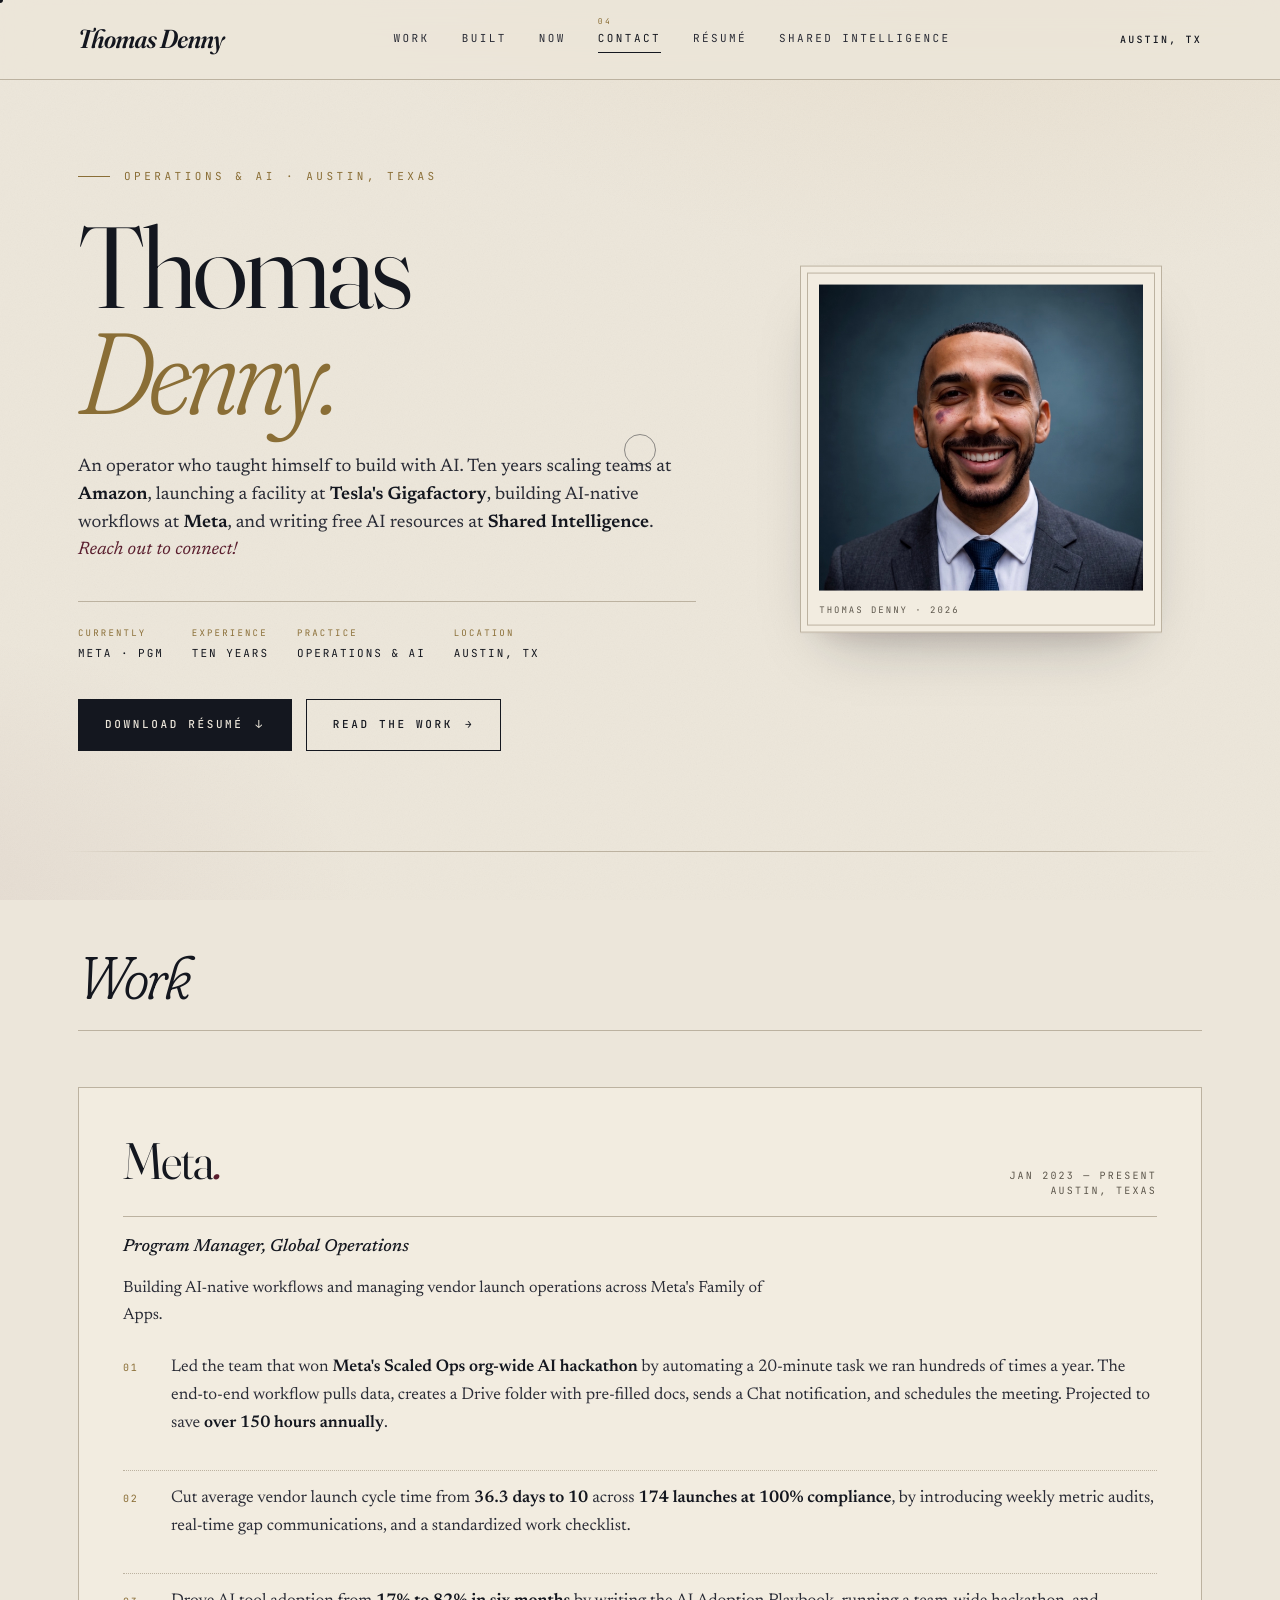
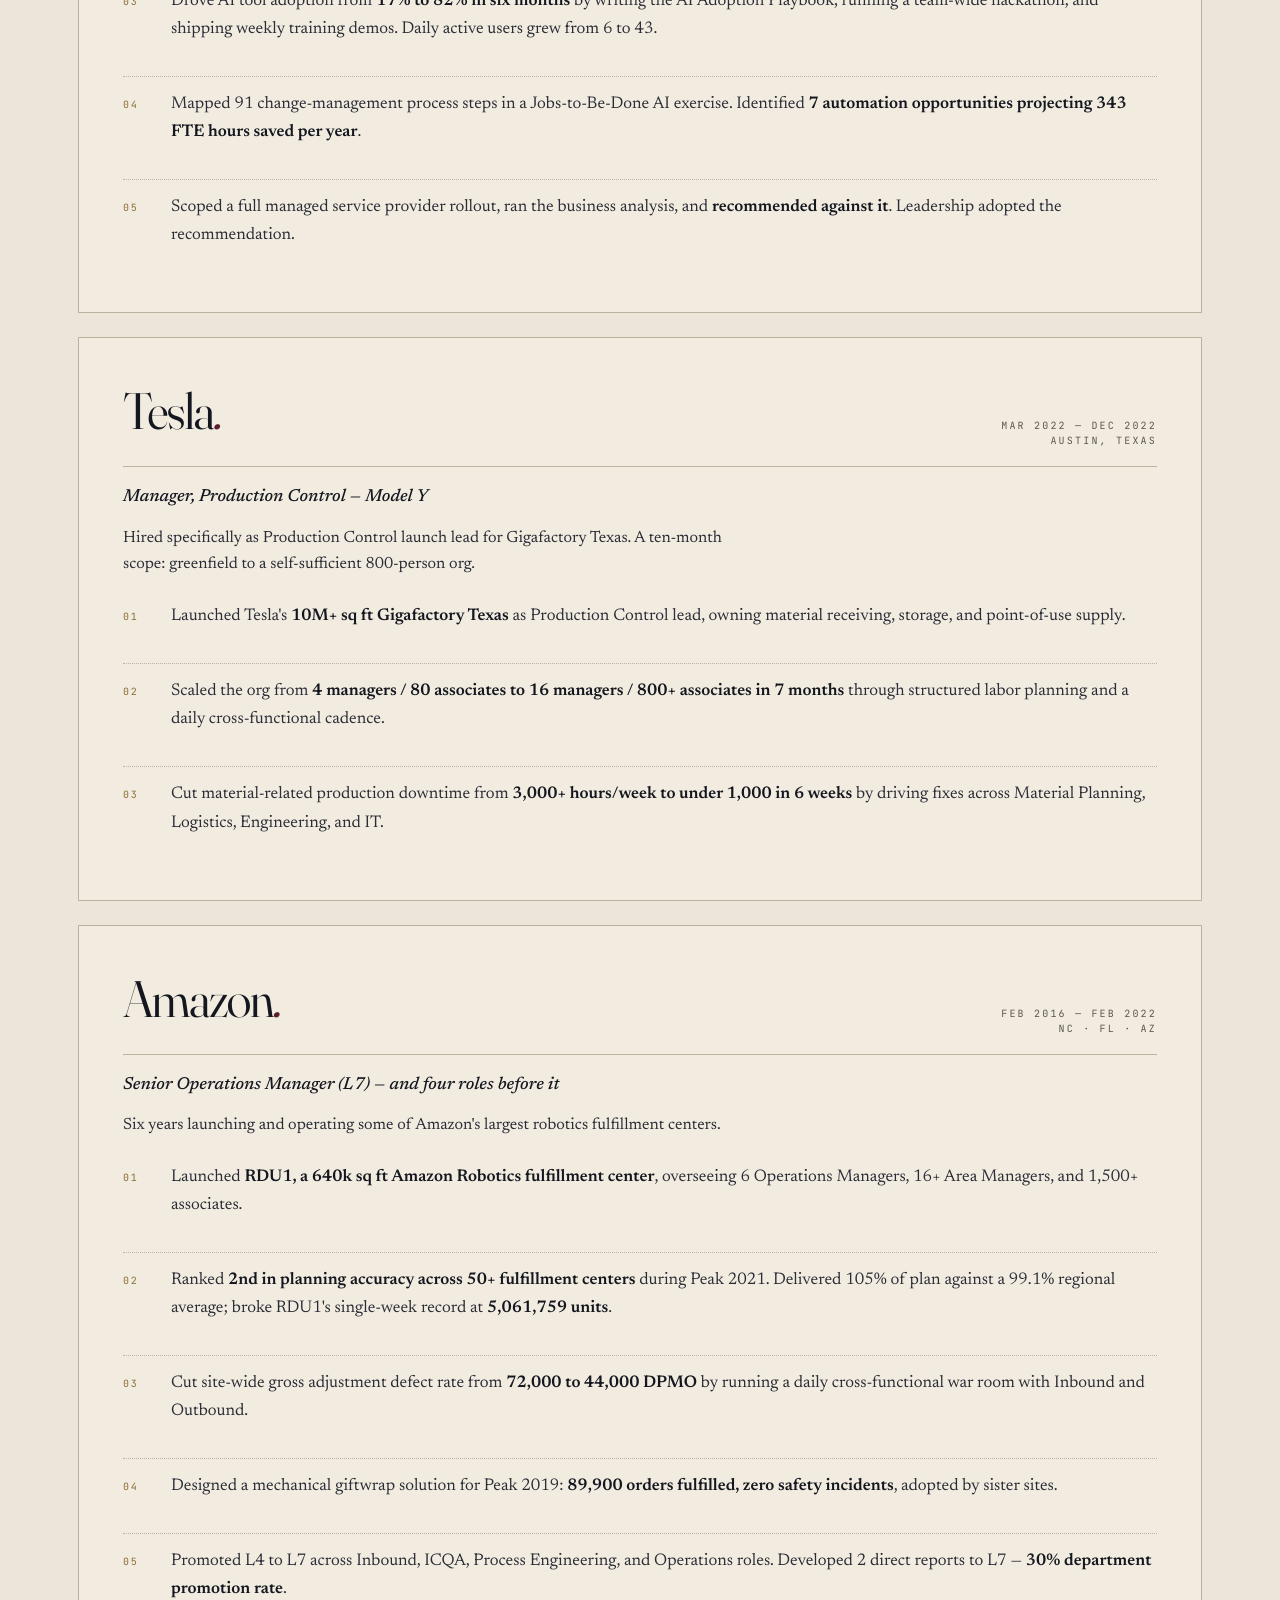
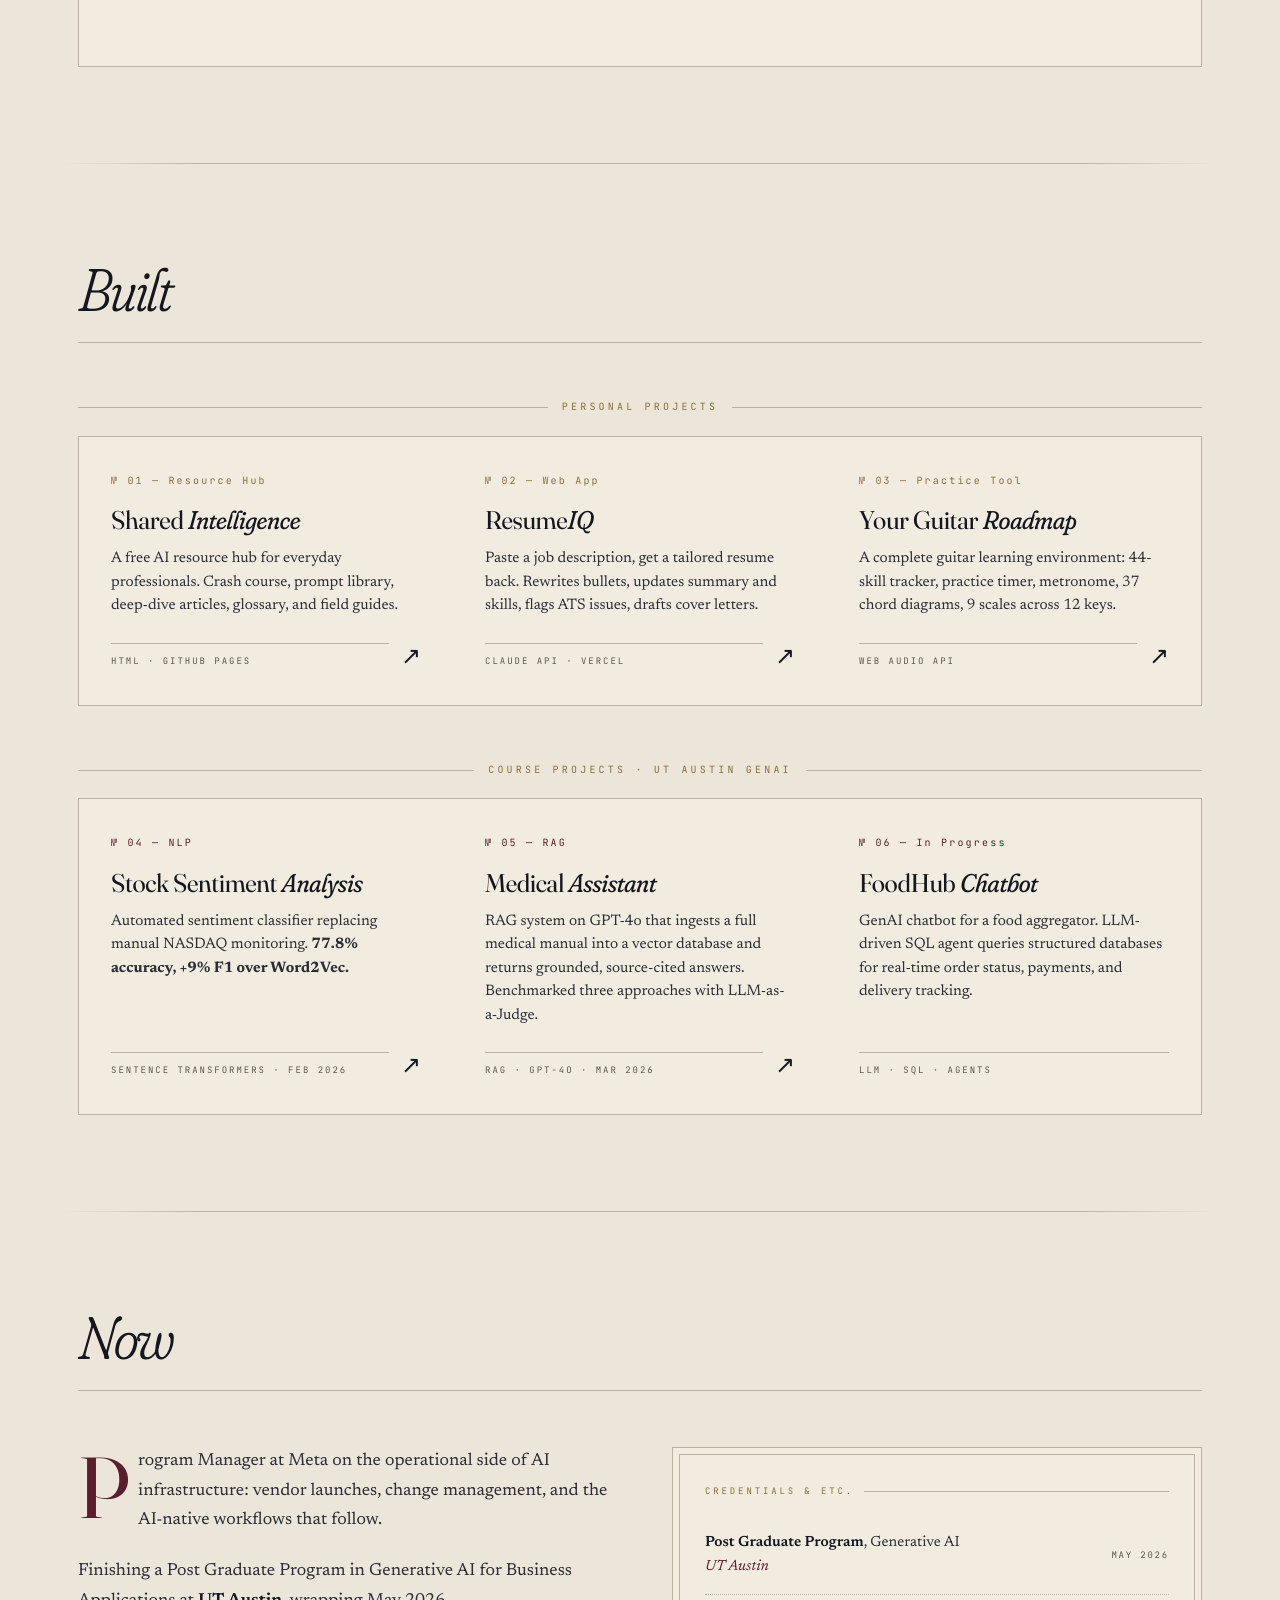
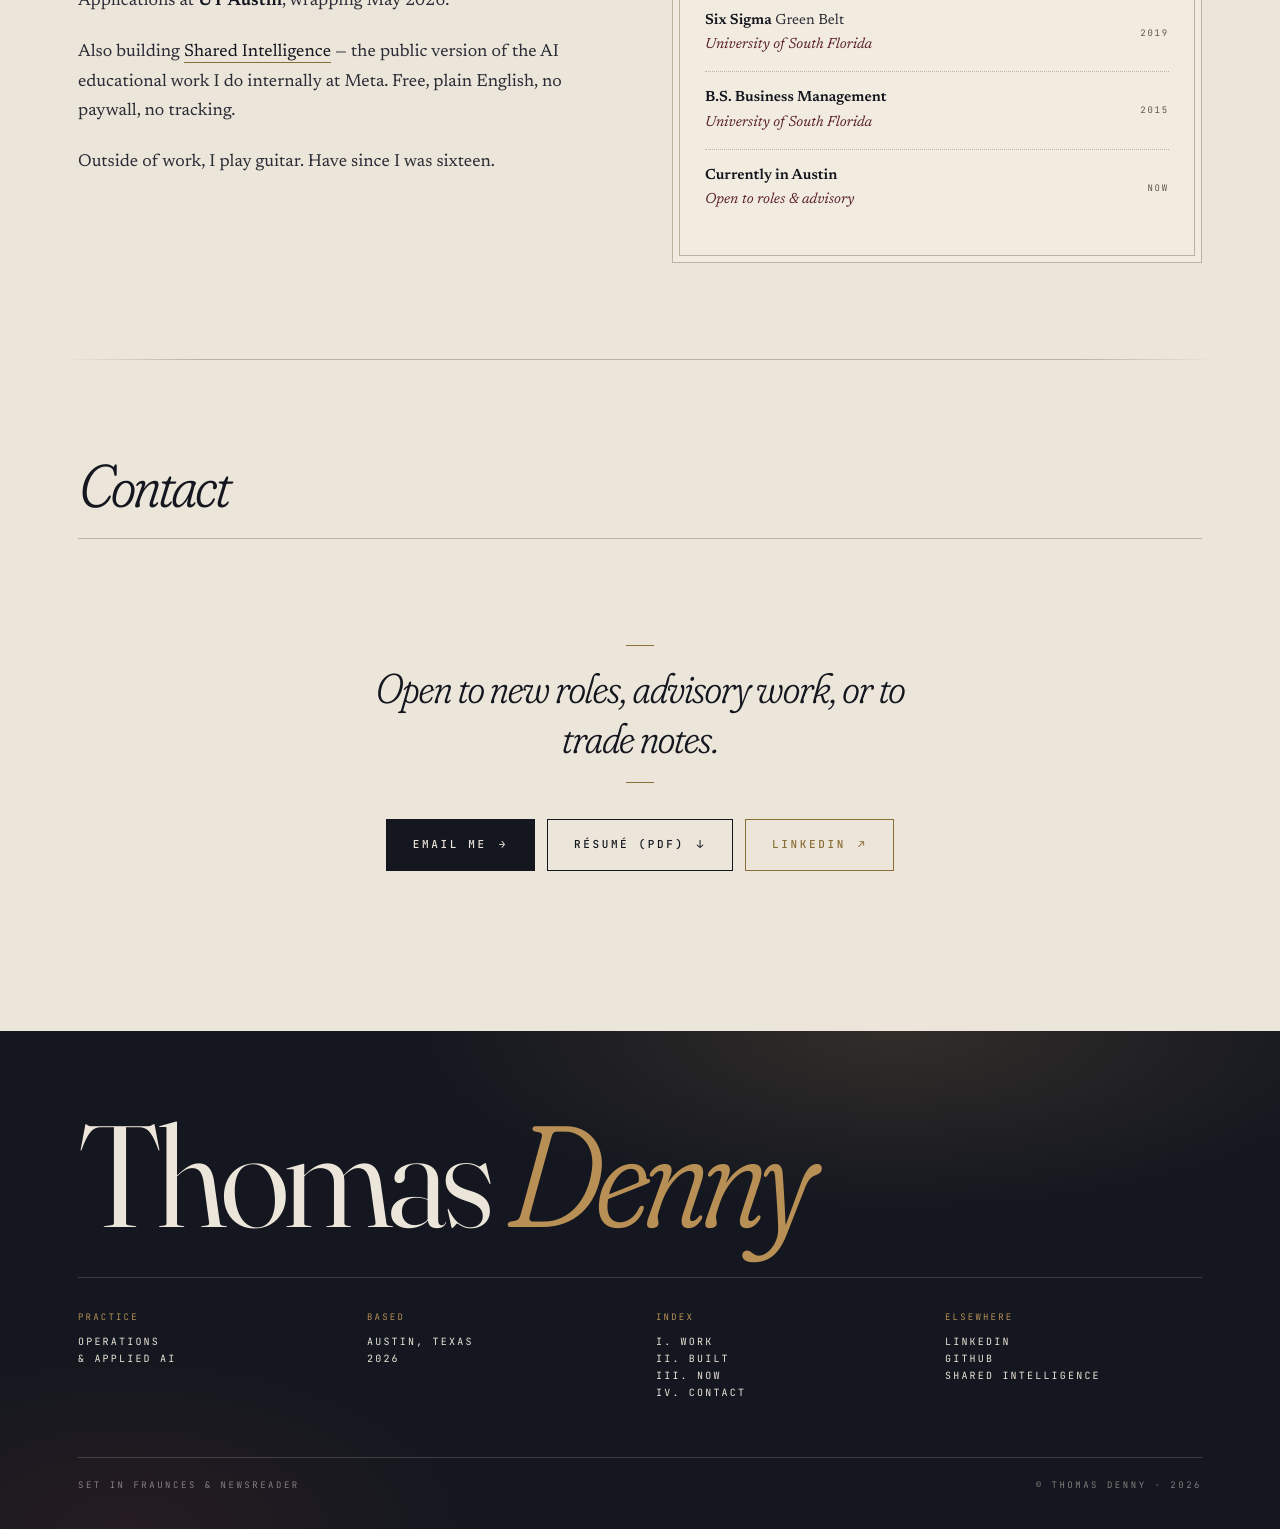
==== index.html @ 06ac25b2 "Rename contact button to Email Me Co-Authored-By: Claude Opus 4.7 (1M context) <noreply@anthropic.co" ====
<!DOCTYPE html>
<html lang="en">
<head>
  <meta charset="UTF-8" />
  <meta name="viewport" content="width=device-width, initial-scale=1.0" />
  <link rel="icon" type="image/svg+xml" href="/favicon.svg" />
  <link rel="icon" type="image/png" sizes="32x32" href="/favicon-32.png" />
  <link rel="icon" type="image/png" sizes="512x512" href="/favicon-512.png" />
  <link rel="apple-touch-icon" href="/apple-touch-icon.png" />
  <title>Thomas Denny — Operations & AI</title>
  <meta name="description" content="Program Manager at Meta. Ten years building and scaling operations at Amazon, Tesla, and Meta. Currently working on AI infrastructure operations and adoption." />
  <meta name="author" content="Thomas Denny" />

  <!-- Open Graph -->
  <meta property="og:type" content="website" />
  <meta property="og:url" content="https://thomasdenny.co/" />
  <meta property="og:title" content="Thomas Denny — Operations & AI" />
  <meta property="og:description" content="An operator who taught himself to build with AI. Ten years scaling teams at Amazon, Tesla, and Meta. Now building AI-native workflows at Meta." />
  <meta property="og:image" content="https://thomasdenny.co/og-image.jpg" />
  <meta property="og:image:width" content="1200" />
  <meta property="og:image:height" content="630" />
  <meta property="og:site_name" content="Thomas Denny" />

  <meta name="twitter:card" content="summary_large_image" />
  <meta name="twitter:title" content="Thomas Denny — Operations & AI" />
  <meta name="twitter:description" content="An operator who taught himself to build with AI. Ten years across Amazon, Tesla, and Meta." />
  <meta name="twitter:image" content="https://thomasdenny.co/og-image.jpg" />

  <script type="application/ld+json">
  {
    "@context": "https://schema.org",
    "@type": "Person",
    "name": "Thomas Denny",
    "jobTitle": "Program Manager, Global Operations",
    "worksFor": { "@type": "Organization", "name": "Meta" },
    "url": "https://thomasdenny.co",
    "image": "https://thomasdenny.co/headshot.jpg",
    "address": { "@type": "PostalAddress", "addressLocality": "Austin", "addressRegion": "TX", "addressCountry": "US" },
    "alumniOf": [
      { "@type": "CollegeOrUniversity", "name": "University of Texas at Austin", "department": "Post Graduate Program, Generative AI for Business Applications" },
      { "@type": "CollegeOrUniversity", "name": "University of South Florida" }
    ],
    "knowsAbout": ["Operations Management", "AI Adoption", "Program Management", "Generative AI", "Vendor Management", "Process Improvement", "Change Management", "Lean Manufacturing"],
    "sameAs": ["https://linkedin.com/in/thomasdenny1/", "https://github.com/thodenny", "https://sharedintelligence.co"],
    "description": "Program Manager at Meta. Ten years scaling teams at Amazon, Tesla, and Meta. Building AI-native workflows."
  }
  </script>

  <link rel="preconnect" href="https://fonts.googleapis.com" />
  <link rel="preconnect" href="https://fonts.gstatic.com" crossorigin />
  <link href="https://fonts.googleapis.com/css2?family=Fraunces:ital,opsz,wght,SOFT,WONK@0,9..144,300..900,0..100,0..1;1,9..144,300..900,0..100,0..1&family=Newsreader:ital,opsz,wght@0,6..72,400..700;1,6..72,400..700&family=JetBrains+Mono:wght@400;500&display=swap" rel="stylesheet" />
  <link rel="stylesheet" href="/styles.css?v=mobilenav3" />
</head>
<body>

  <!-- Custom cursor -->
  <div class="cursor-ring" aria-hidden="true"></div>
  <div class="cursor-dot" aria-hidden="true"></div>

  <!-- Scroll progress -->
  <div class="scroll-progress" id="scrollProgress" aria-hidden="true"></div>

  <!-- Masthead / Nav -->
  <header class="masthead">
    <div class="masthead-inner">
      <a href="/" class="brand" aria-label="Thomas Denny — home">
        <span class="brand-monogram">Thomas Denny</span>
      </a>
      <nav class="nav-links" aria-label="Primary">
        <a href="#work"    class="nav-link" data-num="01">Work</a>
        <a href="#built"   class="nav-link" data-num="02">Built</a>
        <a href="#now"     class="nav-link" data-num="03">Now</a>
        <a href="#contact" class="nav-link" data-num="04">Contact</a>
        <a href="/Thomas_Denny_Resume.pdf" class="nav-link" data-num="05" download>Résumé</a>
        <a href="https://sharedintelligence.co" class="nav-link" data-num="06" target="_blank" rel="noopener">Shared Intelligence</a>
      </nav>
      <div class="nav-meta">
        <span><strong>Austin, TX</strong></span>
      </div>
      <button class="nav-toggle" id="navToggle" type="button"
              aria-label="Open menu" aria-expanded="false" aria-controls="navOverlay">
        <span class="nav-toggle-bar"></span>
        <span class="nav-toggle-bar"></span>
      </button>
    </div>
  </header>

  <!-- Mobile nav overlay -->
  <div class="nav-overlay" id="navOverlay" role="dialog" aria-modal="true" aria-label="Site menu" hidden>
    <nav class="nav-overlay-links" aria-label="Primary mobile">
      <a href="#work"    class="nav-overlay-link" data-num="01"><span class="nav-overlay-num">01</span><span class="nav-overlay-label">Work</span></a>
      <a href="#built"   class="nav-overlay-link" data-num="02"><span class="nav-overlay-num">02</span><span class="nav-overlay-label">Built</span></a>
      <a href="#now"     class="nav-overlay-link" data-num="03"><span class="nav-overlay-num">03</span><span class="nav-overlay-label">Now</span></a>
      <a href="#contact" class="nav-overlay-link" data-num="04"><span class="nav-overlay-num">04</span><span class="nav-overlay-label">Contact</span></a>
      <a href="/Thomas_Denny_Resume.pdf" class="nav-overlay-link" data-num="05" download><span class="nav-overlay-num">05</span><span class="nav-overlay-label">Résumé</span></a>
      <a href="https://sharedintelligence.co" class="nav-overlay-link" data-num="06" target="_blank" rel="noopener"><span class="nav-overlay-num">06</span><span class="nav-overlay-label">Shared Intelligence</span></a>
    </nav>
    <div class="nav-overlay-meta">
      <span><strong>Austin, TX</strong></span>
    </div>
  </div>

  <!-- HERO -->
  <section id="top" class="hero">
    <div class="hero-grid">
      <div>
        <div class="hero-eyebrow">Operations &amp; AI · Austin, Texas</div>

        <h1 class="headline">
          Thomas<br />
          <span class="ital">Denny.</span>
        </h1>

        <p class="hero-deck">
          An operator who taught himself to build with AI. Ten years scaling teams at <strong>Amazon</strong>, launching a facility at <strong>Tesla's Gigafactory</strong>, building AI-native workflows at <strong>Meta</strong>, and writing free AI resources at <strong>Shared Intelligence</strong>. <em>Reach out to connect!</em>
        </p>

        <dl class="hero-meta">
          <div><dt>Currently</dt><dd>Meta · PgM</dd></div>
          <div><dt>Experience</dt><dd>Ten Years</dd></div>
          <div><dt>Practice</dt><dd>Operations &amp; AI</dd></div>
          <div><dt>Location</dt><dd>Austin, TX</dd></div>
        </dl>

        <div class="hero-actions">
          <a href="/Thomas_Denny_Resume.pdf" class="btn btn--filled" download>
            <span>Download Résumé</span><span class="caret">↓</span>
          </a>
          <a href="#work" class="btn">
            <span>Read the Work</span><span class="caret">→</span>
          </a>
        </div>
      </div>

      <div>
        <figure class="plate">
          <img src="/headshot.jpg" alt="Thomas Denny" />
          <figcaption class="plate-caption">
            <span>Thomas Denny · 2026</span>
          </figcaption>
        </figure>
      </div>
    </div>
  </section>

  <hr class="rule-x" />

  <!-- WORK -->
  <section id="work" class="section">
    <header class="section-head">
      <h2 class="section-title"><em>Work</em></h2>
    </header>

    <div class="work-stack">

      <!-- Meta -->
      <article class="work reveal" data-stagger="1">
        <header class="work-head">
          <h3 class="work-name">Meta<em>.</em></h3>
          <div class="work-period">Jan 2023 — Present<br />Austin, Texas</div>
        </header>
        <p class="work-role">Program Manager, Global Operations</p>
        <p class="work-summary">Building AI-native workflows and managing vendor launch operations across Meta's Family of Apps.</p>
        <ul class="bullets">
          <li><span class="num">01</span><span>Led the team that won <strong>Meta's Scaled Ops org-wide AI hackathon</strong> by automating a 20-minute task we ran hundreds of times a year. The end-to-end workflow pulls data, creates a Drive folder with pre-filled docs, sends a Chat notification, and schedules the meeting. Projected to save <strong>over 150 hours annually</strong>.</span></li>
          <li><span class="num">02</span><span>Cut average vendor launch cycle time from <strong>36.3 days to 10</strong> across <strong>174 launches at 100% compliance</strong>, by introducing weekly metric audits, real-time gap communications, and a standardized work checklist.</span></li>
          <li><span class="num">03</span><span>Drove AI tool adoption from <strong>17% to 82% in six months</strong> by writing the AI Adoption Playbook, running a team-wide hackathon, and shipping weekly training demos. Daily active users grew from 6 to 43.</span></li>
          <li><span class="num">04</span><span>Mapped 91 change-management process steps in a Jobs-to-Be-Done AI exercise. Identified <strong>7 automation opportunities projecting 343 FTE hours saved per year</strong>.</span></li>
          <li><span class="num">05</span><span>Scoped a full managed service provider rollout, ran the business analysis, and <strong>recommended against it</strong>. Leadership adopted the recommendation.</span></li>
        </ul>
      </article>

      <!-- Tesla -->
      <article class="work reveal" data-stagger="2">
        <header class="work-head">
          <h3 class="work-name">Tesla<em>.</em></h3>
          <div class="work-period">Mar 2022 — Dec 2022<br />Austin, Texas</div>
        </header>
        <p class="work-role">Manager, Production Control — Model Y</p>
        <p class="work-summary">Hired specifically as Production Control launch lead for Gigafactory Texas. A ten-month scope: greenfield to a self-sufficient 800-person org.</p>
        <ul class="bullets">
          <li><span class="num">01</span><span>Launched Tesla's <strong>10M+ sq ft Gigafactory Texas</strong> as Production Control lead, owning material receiving, storage, and point-of-use supply.</span></li>
          <li><span class="num">02</span><span>Scaled the org from <strong>4 managers / 80 associates to 16 managers / 800+ associates in 7 months</strong> through structured labor planning and a daily cross-functional cadence.</span></li>
          <li><span class="num">03</span><span>Cut material-related production downtime from <strong>3,000+ hours/week to under 1,000 in 6 weeks</strong> by driving fixes across Material Planning, Logistics, Engineering, and IT.</span></li>
        </ul>
      </article>

      <!-- Amazon -->
      <article class="work reveal" data-stagger="3">
        <header class="work-head">
          <h3 class="work-name">Amazon<em>.</em></h3>
          <div class="work-period">Feb 2016 — Feb 2022<br />NC · FL · AZ</div>
        </header>
        <p class="work-role">Senior Operations Manager (L7) — and four roles before it</p>
        <p class="work-summary">Six years launching and operating some of Amazon's largest robotics fulfillment centers.</p>
        <ul class="bullets">
          <li><span class="num">01</span><span>Launched <strong>RDU1, a 640k sq ft Amazon Robotics fulfillment center</strong>, overseeing 6 Operations Managers, 16+ Area Managers, and 1,500+ associates.</span></li>
          <li><span class="num">02</span><span>Ranked <strong>2nd in planning accuracy across 50+ fulfillment centers</strong> during Peak 2021. Delivered 105% of plan against a 99.1% regional average; broke RDU1's single-week record at <strong>5,061,759 units</strong>.</span></li>
          <li><span class="num">03</span><span>Cut site-wide gross adjustment defect rate from <strong>72,000 to 44,000 DPMO</strong> by running a daily cross-functional war room with Inbound and Outbound.</span></li>
          <li><span class="num">04</span><span>Designed a mechanical giftwrap solution for Peak 2019: <strong>89,900 orders fulfilled, zero safety incidents</strong>, adopted by sister sites.</span></li>
          <li><span class="num">05</span><span>Promoted L4 to L7 across Inbound, ICQA, Process Engineering, and Operations roles. Developed 2 direct reports to L7 — <strong>30% department promotion rate</strong>.</span></li>
        </ul>
      </article>

    </div>
  </section>

  <hr class="rule-x" />

  <!-- BUILT -->
  <section id="built" class="section">
    <header class="section-head">
      <h2 class="section-title"><em>Built</em></h2>
    </header>

    <p class="collection-label">Personal Projects</p>
    <div class="cards">
      <a href="https://sharedintelligence.co" target="_blank" rel="noopener" class="card reveal" data-stagger="1">
        <div class="card-num">№ 01 — Resource Hub</div>
        <h3 class="card-name">Shared <em>Intelligence</em></h3>
        <p class="card-desc">A free AI resource hub for everyday professionals. Crash course, prompt library, deep-dive articles, glossary, and field guides.</p>
        <div class="card-foot">
          <span class="card-tag">HTML · GitHub Pages</span>
          <span class="card-arrow">↗</span>
        </div>
      </a>

      <a href="https://resumeiq-gamma.vercel.app" target="_blank" rel="noopener" class="card reveal" data-stagger="2">
        <div class="card-num">№ 02 — Web App</div>
        <h3 class="card-name">Resume<em>IQ</em></h3>
        <p class="card-desc">Paste a job description, get a tailored resume back. Rewrites bullets, updates summary and skills, flags ATS issues, drafts cover letters.</p>
        <div class="card-foot">
          <span class="card-tag">Claude API · Vercel</span>
          <span class="card-arrow">↗</span>
        </div>
      </a>

      <a href="https://thodenny.github.io/personal-website/guitar-roadmap.html" target="_blank" rel="noopener" class="card reveal" data-stagger="3">
        <div class="card-num">№ 03 — Practice Tool</div>
        <h3 class="card-name">Your Guitar <em>Roadmap</em></h3>
        <p class="card-desc">A complete guitar learning environment: 44-skill tracker, practice timer, metronome, 37 chord diagrams, 9 scales across 12 keys.</p>
        <div class="card-foot">
          <span class="card-tag">Web Audio API</span>
          <span class="card-arrow">↗</span>
        </div>
      </a>
    </div>

    <p class="collection-label">Course Projects · UT Austin GenAI</p>
    <div class="cards">
      <a href="https://thodenny.github.io/personal-website/Thomas_Denny_Project_1.pdf" target="_blank" rel="noopener" class="card is-accent reveal" data-stagger="1">
        <div class="card-num">№ 04 — NLP</div>
        <h3 class="card-name">Stock Sentiment <em>Analysis</em></h3>
        <p class="card-desc">Automated sentiment classifier replacing manual NASDAQ monitoring. <strong>77.8% accuracy, +9% F1 over Word2Vec.</strong></p>
        <div class="card-foot">
          <span class="card-tag">Sentence Transformers · Feb 2026</span>
          <span class="card-arrow">↗</span>
        </div>
      </a>

      <a href="https://thodenny.github.io/personal-website/Thomas_Denny_Project_2_Medical_Assistant.pdf" target="_blank" rel="noopener" class="card is-accent reveal" data-stagger="2">
        <div class="card-num">№ 05 — RAG</div>
        <h3 class="card-name">Medical <em>Assistant</em></h3>
        <p class="card-desc">RAG system on GPT-4o that ingests a full medical manual into a vector database and returns grounded, source-cited answers. Benchmarked three approaches with LLM-as-a-Judge.</p>
        <div class="card-foot">
          <span class="card-tag">RAG · GPT-4o · Mar 2026</span>
          <span class="card-arrow">↗</span>
        </div>
      </a>

      <div class="card is-accent is-static reveal" data-stagger="3">
        <div class="card-num">№ 06 — In Progress</div>
        <h3 class="card-name">FoodHub <em>Chatbot</em></h3>
        <p class="card-desc">GenAI chatbot for a food aggregator. LLM-driven SQL agent queries structured databases for real-time order status, payments, and delivery tracking.</p>
        <div class="card-foot">
          <span class="card-tag">LLM · SQL · Agents</span>
        </div>
      </div>
    </div>
  </section>

  <hr class="rule-x" />

  <!-- NOW -->
  <section id="now" class="section">
    <header class="section-head">
      <h2 class="section-title"><em>Now</em></h2>
    </header>

    <div class="dossier">
      <div class="dossier-prose reveal" data-stagger="1">
        <p>Program Manager at Meta on the operational side of AI infrastructure: vendor launches, change management, and the AI-native workflows that follow.</p>
        <p>Finishing a Post Graduate Program in Generative AI for Business Applications at <strong>UT Austin</strong>, wrapping May 2026.</p>
        <p>Also building <a href="https://sharedintelligence.co" target="_blank" rel="noopener">Shared Intelligence</a> — the public version of the AI educational work I do internally at Meta. Free, plain English, no paywall, no tracking.</p>
        <p>Outside of work, I play guitar. Have since I was sixteen.</p>
      </div>

      <aside class="dossier-aside reveal" data-stagger="2">
        <p class="aside-label">Credentials &amp; Etc.</p>
        <ul class="facts">
          <li><span><strong>Post Graduate Program</strong>, Generative AI<br /><em>UT Austin</em></span><span class="when">May 2026</span></li>
          <li><span><strong>Six Sigma</strong> Green Belt<br /><em>University of South Florida</em></span><span class="when">2019</span></li>
          <li><span><strong>B.S. Business Management</strong><br /><em>University of South Florida</em></span><span class="when">2015</span></li>
          <li><span><strong>Currently in Austin</strong><br /><em>Open to roles &amp; advisory</em></span><span class="when">Now</span></li>
        </ul>
      </aside>
    </div>
  </section>

  <hr class="rule-x" />

  <!-- CONTACT -->
  <section id="contact" class="section">
    <header class="section-head">
      <h2 class="section-title"><em>Contact</em></h2>
    </header>

    <div class="contact-block reveal">
      <p class="contact-quote">Open to new roles, advisory work, or to <em>trade notes</em>.</p>
      <div class="contact-actions">
        <a href="mailto:93.thomasdenny@gmail.com" class="btn btn--filled">
          <span>Email Me</span><span class="caret">→</span>
        </a>
        <a href="/Thomas_Denny_Resume.pdf" class="btn" download>
          <span>Résumé (PDF)</span><span class="caret">↓</span>
        </a>
        <a href="https://linkedin.com/in/thomasdenny1/" target="_blank" rel="noopener" class="btn btn--brass">
          <span>LinkedIn</span><span class="caret">↗</span>
        </a>
      </div>
    </div>
  </section>

  <!-- FOOTER / COLOPHON -->
  <footer class="colophon">
    <div class="colophon-inner">
      <p class="colophon-mark">Thomas <em>Denny</em></p>
      <dl class="colophon-grid">
        <div>
          <dt>Practice</dt>
          <dd>Operations<br />&amp; Applied AI</dd>
        </div>
        <div>
          <dt>Based</dt>
          <dd>Austin, Texas<br />2026</dd>
        </div>
        <div>
          <dt>Index</dt>
          <dd>
            <a href="#work">i. Work</a><br />
            <a href="#built">ii. Built</a><br />
            <a href="#now">iii. Now</a><br />
            <a href="#contact">iv. Contact</a>
          </dd>
        </div>
        <div>
          <dt>Elsewhere</dt>
          <dd>
            <a href="https://linkedin.com/in/thomasdenny1/" target="_blank" rel="noopener">LinkedIn</a><br />
            <a href="https://github.com/thodenny" target="_blank" rel="noopener">GitHub</a><br />
            <a href="https://sharedintelligence.co" target="_blank" rel="noopener">Shared Intelligence</a>
          </dd>
        </div>
      </dl>
      <div class="colophon-foot">
        <span>Set in Fraunces &amp; Newsreader</span>
        <span>© Thomas Denny · 2026</span>
      </div>
    </div>
  </footer>

  <script src="/scripts.js?v=mobilenav3"></script>
  <script>
    (function () {
      var sectionIds = ['work', 'built', 'now', 'contact'];
      function pathToId(pathname) {
        var slug = pathname.replace(/^\/+|\/+$/g, '');
        return sectionIds.indexOf(slug) !== -1 ? slug : null;
      }
      function scrollToId(id, smooth) {
        var el = document.getElementById(id);
        if (!el) return;
        el.scrollIntoView(smooth ? { behavior: 'smooth' } : undefined);
      }
      var redirect = sessionStorage.getItem('redirect');
      if (redirect && redirect !== location.pathname) {
        sessionStorage.removeItem('redirect');
        history.replaceState(null, '', redirect);
      } else if (redirect) {
        sessionStorage.removeItem('redirect');
      }
      document.addEventListener('DOMContentLoaded', function () {
        var id = pathToId(location.pathname);
        if (id) scrollToId(id, false);
      });
      document.addEventListener('click', function (e) {
        if (e.defaultPrevented || e.button !== 0 || e.metaKey || e.ctrlKey || e.shiftKey || e.altKey) return;
        var a = e.target.closest && e.target.closest('a');
        if (!a) return;
        var href = a.getAttribute('href');
        if (!href) return;
        if (a.target && a.target !== '' && a.target !== '_self') return;
        if (a.hasAttribute('download')) return;
        if (href === '/' || (href.charAt(0) === '/' && sectionIds.indexOf(href.slice(1)) !== -1)) {
          e.preventDefault();
          if (location.pathname !== href) history.pushState(null, '', href);
          if (href === '/') window.scrollTo({ top: 0, behavior: 'smooth' });
          else scrollToId(href.slice(1), true);
        }
      });
      window.addEventListener('popstate', function () {
        var id = pathToId(location.pathname);
        if (id) scrollToId(id, false);
        else window.scrollTo(0, 0);
      });
    })();
  </script>
</body>
</html>
---- styles.css ----
/* ========================================================================
   Premium Editorial — Thomas Denny
   ----------------------------------------------------------------------
   Aesthetic: Quiet luxury · editorial publication · Swiss precision
   Type: Fraunces (display) · Newsreader (body) · JetBrains Mono (labels)
   ======================================================================== */

:root {
  --ivory: #ECE6DA;
  --paper: #F2ECE0;
  --bone:  #E2D9C7;
  --ink:   #14171F;
  --ink-2: #2A2C36;
  --stone: #5C564B;
  --whisper: #C8BEA9;
  --hairline: #BCB2A0;
  --brass: #8A6E36;
  --brass-2: #B89055;
  --oxblood: #5A1E2E;
  --signal: #A04332;

  --serif-display: 'Fraunces', 'Playfair Display', Georgia, serif;
  --serif-body: 'Newsreader', 'Lora', Georgia, serif;
  --mono: 'JetBrains Mono', 'Courier Prime', ui-monospace, monospace;

  --max: 1180px;

  --ease-out: cubic-bezier(0.22, 0.61, 0.36, 1);
  --ease-in-out: cubic-bezier(0.65, 0, 0.35, 1);
}

* { box-sizing: border-box; }

html {
  scroll-behavior: smooth;
  -webkit-font-smoothing: antialiased;
  -moz-osx-font-smoothing: grayscale;
  text-rendering: geometricPrecision;
}

body {
  margin: 0;
  font-family: var(--serif-body);
  font-weight: 400;
  font-size: 17px;
  line-height: 1.65;
  color: var(--ink);
  background: var(--ivory);
  background-image:
    radial-gradient(1200px 600px at 80% -10%, rgba(184, 144, 85, 0.10), transparent 60%),
    radial-gradient(900px 500px at -10% 100%, rgba(90, 30, 46, 0.06), transparent 55%),
    url("data:image/svg+xml;utf8,<svg xmlns='http://www.w3.org/2000/svg' width='400' height='400'><filter id='n'><feTurbulence type='fractalNoise' baseFrequency='0.85' numOctaves='2' stitchTiles='stitch'/><feColorMatrix type='saturate' values='0'/></filter><rect width='100%25' height='100%25' filter='url(%23n)' opacity='0.06'/></svg>");
  background-attachment: fixed, fixed, fixed;
}

@media (hover: hover) and (pointer: fine) {
  body { cursor: none; }
}

::selection { background: var(--ink); color: var(--ivory); }

/* ------------------------------------------------------------------ Cursor */
.cursor-dot, .cursor-ring {
  position: fixed;
  top: 0; left: 0;
  pointer-events: none;
  z-index: 9999;
  border-radius: 50%;
  transition: transform 0.18s var(--ease-out), width 0.25s var(--ease-out),
              height 0.25s var(--ease-out), opacity 0.25s var(--ease-out),
              background 0.25s var(--ease-out), border-color 0.25s var(--ease-out);
  mix-blend-mode: multiply;
  display: none;
}
@media (hover: hover) and (pointer: fine) {
  .cursor-dot, .cursor-ring { display: block; }
}
.cursor-dot {
  width: 6px; height: 6px;
  background: var(--ink);
  transform: translate(-50%, -50%);
}
.cursor-ring {
  width: 32px; height: 32px;
  border: 1px solid var(--ink);
  transform: translate(-50%, -50%);
  opacity: 0.45;
}
.cursor-ring.is-hover {
  width: 56px; height: 56px;
  opacity: 0.85;
  border-color: var(--brass);
  background: rgba(138, 110, 54, 0.05);
}
.cursor-dot.is-hover { background: var(--oxblood); }

/* --------------------------------------------------------- Scroll progress */
.scroll-progress {
  position: fixed;
  top: 0; left: 0;
  height: 1px;
  background: var(--brass);
  z-index: 100;
  transform-origin: 0 50%;
  transform: scaleX(0);
  transition: transform 0.05s linear;
}

/* ------------------------------------------------------------ Status strip */
.status-strip {
  background: var(--ink);
  color: var(--ivory);
  font-family: var(--mono);
  font-size: 10px;
  letter-spacing: 0.22em;
  text-transform: uppercase;
}
.status-strip-inner {
  max-width: var(--max);
  margin: 0 auto;
  padding: 8px 28px;
  display: flex;
  justify-content: space-between;
  gap: 24px;
  overflow: hidden;
  white-space: nowrap;
}
.status-strip .marquee {
  flex: 1;
  overflow: hidden;
  position: relative;
  mask-image: linear-gradient(90deg, transparent, #000 8%, #000 92%, transparent);
}
.status-strip .marquee-track {
  display: inline-flex;
  gap: 48px;
  animation: marquee 38s linear infinite;
  padding-left: 100%;
}
.status-strip .marquee span { color: var(--whisper); }
.status-strip .marquee .dot { color: var(--brass-2); }
@keyframes marquee {
  from { transform: translateX(0); }
  to   { transform: translateX(-100%); }
}

/* ----------------------------------------------------------------- Nav bar */
.masthead {
  position: sticky;
  top: 0;
  z-index: 50;
  background: rgba(236, 230, 218, 0.82);
  backdrop-filter: saturate(1.2) blur(14px);
  -webkit-backdrop-filter: saturate(1.2) blur(14px);
  border-bottom: 1px solid var(--hairline);
}
.masthead-inner {
  max-width: var(--max);
  margin: 0 auto;
  padding: 18px 28px;
  display: grid;
  grid-template-columns: auto 1fr auto;
  align-items: center;
  gap: 24px;
}
.brand {
  display: inline-flex;
  align-items: baseline;
  gap: 10px;
  text-decoration: none;
  color: var(--ink);
}
.brand-monogram {
  font-family: var(--serif-display);
  font-weight: 600;
  font-size: 26px;
  letter-spacing: -0.02em;
  font-variation-settings: 'opsz' 144, 'SOFT' 30;
  font-style: italic;
}
.brand-mark {
  font-family: var(--mono);
  font-size: 9px;
  letter-spacing: 0.28em;
  color: var(--stone);
  text-transform: uppercase;
}
.nav-links {
  display: flex;
  justify-content: center;
  gap: 4px;
  flex-wrap: wrap;
}
.nav-link {
  font-family: var(--mono);
  font-size: 11px;
  letter-spacing: 0.22em;
  text-transform: uppercase;
  color: var(--ink-2);
  padding: 8px 14px;
  text-decoration: none;
  position: relative;
  transition: color 0.25s var(--ease-out);
}
.nav-link::before {
  content: attr(data-num);
  position: absolute;
  top: 0;
  left: 14px;
  font-size: 8px;
  color: var(--brass);
  opacity: 0;
  transform: translateY(2px);
  transition: opacity 0.3s var(--ease-out), transform 0.3s var(--ease-out);
}
.nav-link::after {
  content: '';
  position: absolute;
  bottom: 4px;
  left: 14px; right: 14px;
  height: 1px;
  background: var(--ink);
  transform: scaleX(0);
  transform-origin: left;
  transition: transform 0.4s var(--ease-out);
}
.nav-link:hover, .nav-link.active {
  color: var(--ink);
}
.nav-link:hover::before, .nav-link.active::before {
  opacity: 1;
  transform: translateY(-6px);
}
.nav-link:hover::after, .nav-link.active::after {
  transform: scaleX(1);
}
.nav-meta {
  font-family: var(--mono);
  font-size: 10px;
  letter-spacing: 0.22em;
  text-transform: uppercase;
  color: var(--stone);
  text-align: right;
  display: flex;
  flex-direction: column;
  line-height: 1.5;
}
.nav-meta strong { color: var(--ink); font-weight: 500; }

/* --------------------------------------------------------------- Container */
.shell {
  max-width: var(--max);
  margin: 0 auto;
  padding: 0 28px;
}

/* -------------------------------------------------------------------- Hero */
.hero {
  padding: 88px 28px 100px;
  max-width: var(--max);
  margin: 0 auto;
  position: relative;
}
.hero-folio {
  display: grid;
  grid-template-columns: 1fr auto 1fr;
  align-items: center;
  gap: 24px;
  font-family: var(--mono);
  font-size: 10px;
  letter-spacing: 0.32em;
  text-transform: uppercase;
  color: var(--stone);
  margin-bottom: 56px;
}
.hero-folio .rule {
  height: 1px;
  background: linear-gradient(90deg, transparent, var(--hairline) 30%, var(--hairline) 70%, transparent);
}
.hero-folio strong { color: var(--ink); font-weight: 500; }

.hero-grid {
  display: grid;
  grid-template-columns: 1.4fr 1fr;
  gap: 64px;
  align-items: center;
}
@media (max-width: 900px) {
  .hero-grid { grid-template-columns: 1fr; gap: 48px; }
}

.hero-eyebrow {
  font-family: var(--mono);
  font-size: 11px;
  letter-spacing: 0.32em;
  text-transform: uppercase;
  color: var(--brass);
  display: flex;
  align-items: center;
  gap: 14px;
  margin-bottom: 28px;
}
.hero-eyebrow::before {
  content: '';
  width: 32px;
  height: 1px;
  background: var(--brass);
}

.headline {
  font-family: var(--serif-display);
  font-weight: 350;
  font-style: normal;
  font-variation-settings: 'opsz' 144, 'SOFT' 0, 'WONK' 0;
  font-size: clamp(3.5rem, 9vw, 7.5rem);
  line-height: 0.92;
  letter-spacing: -0.035em;
  color: var(--ink);
  margin: 0 0 28px;
}
.headline .ital {
  font-style: italic;
  font-weight: 300;
  font-variation-settings: 'opsz' 144, 'SOFT' 70, 'WONK' 1;
  color: var(--brass);
}
.headline .amp {
  font-style: italic;
  font-weight: 300;
  font-variation-settings: 'opsz' 144, 'SOFT' 100, 'WONK' 1;
  color: var(--brass);
  display: inline-block;
  transform: translateY(0.04em);
  margin: 0 0.04em;
}
.hero-deck {
  font-family: var(--serif-body);
  font-weight: 400;
  font-size: clamp(1.05rem, 1.4vw, 1.25rem);
  line-height: 1.55;
  color: var(--ink-2);
  max-width: 60ch;
  margin: 0 0 36px;
  font-variation-settings: 'opsz' 14;
}
.hero-deck strong { font-weight: 600; color: var(--ink); }
.hero-deck em { color: var(--oxblood); font-style: italic; font-feature-settings: 'liga'; }

.hero-meta {
  display: flex;
  flex-wrap: wrap;
  gap: 28px;
  font-family: var(--mono);
  font-size: 10px;
  letter-spacing: 0.22em;
  text-transform: uppercase;
  color: var(--stone);
  margin-bottom: 36px;
  padding-top: 24px;
  border-top: 1px solid var(--hairline);
}
.hero-meta dt {
  display: block;
  color: var(--brass);
  font-size: 9px;
  margin-bottom: 4px;
}
.hero-meta dd {
  margin: 0;
  color: var(--ink);
  font-size: 11px;
  letter-spacing: 0.18em;
}

.hero-actions {
  display: flex;
  flex-wrap: wrap;
  gap: 14px;
}

/* Plate (photo) */
.plate {
  position: relative;
  background: var(--paper);
  padding: 18px 18px 14px;
  border: 1px solid var(--hairline);
  box-shadow:
    0 1px 0 rgba(20, 23, 31, 0.04),
    0 30px 60px -30px rgba(20, 23, 31, 0.35),
    0 14px 30px -20px rgba(90, 30, 46, 0.18);
  transform: rotate(-1.2deg);
  transition: transform 0.6s var(--ease-out);
}
.plate:hover { transform: rotate(0deg); }
.plate::before {
  content: '';
  position: absolute;
  inset: 6px;
  border: 1px solid var(--hairline);
  pointer-events: none;
}
.plate img {
  width: 100%;
  display: block;
  filter: contrast(1.04) saturate(0.92);
}
.plate-caption {
  display: flex;
  justify-content: space-between;
  align-items: baseline;
  margin-top: 12px;
  font-family: var(--mono);
  font-size: 9px;
  letter-spacing: 0.22em;
  text-transform: uppercase;
  color: var(--stone);
}
.plate-caption strong { color: var(--ink); font-weight: 500; }
.plate-stamp {
  position: absolute;
  top: -14px; right: -14px;
  background: var(--ink);
  color: var(--ivory);
  font-family: var(--mono);
  font-size: 9px;
  letter-spacing: 0.22em;
  text-transform: uppercase;
  padding: 6px 12px;
  border-radius: 999px;
  display: flex;
  align-items: center;
  gap: 6px;
}
.plate-stamp::before {
  content: '';
  width: 6px; height: 6px;
  border-radius: 50%;
  background: #5BCB7C;
  box-shadow: 0 0 8px rgba(91, 203, 124, 0.7);
  animation: pulse 2.4s ease-in-out infinite;
}
@keyframes pulse {
  0%, 100% { opacity: 1; }
  50% { opacity: 0.45; }
}

/* ------------------------------------------------------------- CTA buttons */
.btn {
  font-family: var(--mono);
  font-size: 11px;
  letter-spacing: 0.24em;
  text-transform: uppercase;
  font-weight: 500;
  padding: 16px 26px;
  border: 1px solid var(--ink);
  background: transparent;
  color: var(--ink);
  cursor: pointer;
  text-decoration: none;
  display: inline-flex;
  align-items: center;
  gap: 12px;
  position: relative;
  overflow: hidden;
  transition: color 0.4s var(--ease-out), border-color 0.4s var(--ease-out);
}
.btn::before {
  content: '';
  position: absolute;
  inset: 0;
  background: var(--ink);
  transform: translateY(101%);
  transition: transform 0.5s var(--ease-out);
  z-index: -1;
}
.btn:hover { color: var(--ivory); }
.btn:hover::before { transform: translateY(0); }
.btn .caret {
  transition: transform 0.4s var(--ease-out);
}
.btn:hover .caret { transform: translateX(4px); }

.btn--filled {
  background: var(--ink);
  color: var(--ivory);
}
.btn--filled::before { background: var(--oxblood); transform: translateY(101%); }
.btn--filled:hover { color: var(--ivory); border-color: var(--oxblood); }

.btn--brass { border-color: var(--brass); color: var(--brass); }
.btn--brass::before { background: var(--brass); }
.btn--brass:hover { color: var(--ivory); border-color: var(--brass); }

/* ---------------------------------------------------------------- Section */
.rule-x {
  border: 0;
  height: 1px;
  background: linear-gradient(90deg, transparent, var(--hairline) 12%, var(--hairline) 88%, transparent);
  margin: 0 auto;
  max-width: 90%;
}
.rule-double {
  border: 0;
  height: 5px;
  border-top: 1px solid var(--ink);
  border-bottom: 1px solid var(--ink);
  width: 56px;
  margin: 18px auto;
}

.section { padding: 96px 28px; max-width: var(--max); margin: 0 auto; }
.section-head {
  margin-bottom: 56px;
  padding-bottom: 22px;
  border-bottom: 1px solid var(--hairline);
}
.section-title {
  font-family: var(--serif-display);
  font-weight: 400;
  font-variation-settings: 'opsz' 144;
  font-size: clamp(2.5rem, 5vw, 3.75rem);
  line-height: 1;
  letter-spacing: -0.03em;
  color: var(--ink);
  margin: 0;
}
.section-title em {
  font-style: italic;
  font-weight: 300;
  font-variation-settings: 'opsz' 144, 'SOFT' 100, 'WONK' 1;
  color: var(--ink);
}

/* --------------------------------------------------------------- Card grid */
.work-stack {
  display: grid;
  gap: 24px;
}

.work {
  position: relative;
  background: var(--paper);
  border: 1px solid var(--hairline);
  padding: 48px 44px;
  transition: transform 0.5s var(--ease-out), box-shadow 0.5s var(--ease-out), border-color 0.5s var(--ease-out);
  overflow: hidden;
}
.work::before {
  content: '';
  position: absolute;
  left: 0; top: 0; bottom: 0;
  width: 2px;
  background: var(--brass);
  transform: scaleY(0);
  transform-origin: top;
  transition: transform 0.7s var(--ease-out);
}
.work:hover {
  border-color: var(--ink);
  box-shadow:
    0 1px 0 rgba(20, 23, 31, 0.04),
    0 24px 60px -32px rgba(20, 23, 31, 0.4);
  transform: translateY(-2px);
}
.work:hover::before { transform: scaleY(1); }

.work-head {
  display: grid;
  grid-template-columns: 1fr auto;
  align-items: baseline;
  gap: 24px;
  margin-bottom: 16px;
  padding-bottom: 18px;
  border-bottom: 1px solid var(--hairline);
}
@media (max-width: 600px) {
  .work-head { grid-template-columns: 1fr; }
}
.work-name {
  font-family: var(--serif-display);
  font-weight: 350;
  font-variation-settings: 'opsz' 144;
  font-size: clamp(2.25rem, 4vw, 3.25rem);
  line-height: 1;
  letter-spacing: -0.03em;
  color: var(--ink);
  margin: 0;
}
.work-name em {
  font-style: italic;
  font-variation-settings: 'opsz' 144, 'SOFT' 100, 'WONK' 1;
  color: var(--oxblood);
}
.work-period {
  font-family: var(--mono);
  font-size: 10px;
  letter-spacing: 0.22em;
  text-transform: uppercase;
  color: var(--stone);
  text-align: right;
  line-height: 1.5;
}
.work-role {
  font-family: var(--serif-body);
  font-style: italic;
  font-weight: 500;
  font-size: 1.08rem;
  color: var(--ink);
  margin: 6px 0 14px;
  font-variation-settings: 'opsz' 14;
}
.work-summary {
  color: var(--ink-2);
  font-size: 1.02rem;
  margin: 0 0 24px;
  max-width: 70ch;
}
.bullets {
  list-style: none;
  margin: 0;
  padding: 0;
  display: grid;
  gap: 18px;
}
.bullets li {
  display: grid;
  grid-template-columns: 36px 1fr;
  gap: 12px;
  align-items: start;
  padding: 14px 0;
  border-top: 1px dotted var(--hairline);
  color: var(--ink-2);
}
.bullets li:first-child { border-top: 0; padding-top: 0; }
.bullets .num {
  font-family: var(--mono);
  font-size: 10px;
  letter-spacing: 0.18em;
  color: var(--brass);
  padding-top: 6px;
  font-variant-numeric: tabular-nums;
}
.bullets strong {
  color: var(--ink);
  font-weight: 600;
  font-feature-settings: 'lnum';
}

/* ---------------------------------------------------------------- Projects */
.collection-label {
  display: flex;
  align-items: center;
  gap: 14px;
  font-family: var(--mono);
  font-size: 10px;
  letter-spacing: 0.32em;
  text-transform: uppercase;
  color: var(--brass);
  margin: 56px 0 20px;
}
.collection-label::before, .collection-label::after {
  content: '';
  flex: 1;
  height: 1px;
  background: var(--hairline);
}

.cards {
  display: grid;
  grid-template-columns: repeat(auto-fit, minmax(280px, 1fr));
  gap: 0;
  border: 1px solid var(--hairline);
  background: var(--hairline);
}

.card {
  background: var(--paper);
  padding: 36px 32px;
  text-decoration: none;
  color: var(--ink);
  display: flex;
  flex-direction: column;
  position: relative;
  transition: background 0.5s var(--ease-out), transform 0.5s var(--ease-out);
  min-height: 240px;
  overflow: hidden;
}
.card::after {
  content: '';
  position: absolute;
  inset: 0;
  background: var(--ink);
  transform: translateY(101%);
  transition: transform 0.6s var(--ease-out);
  z-index: 0;
}
.card > * { position: relative; z-index: 1; }
.card:hover::after { transform: translateY(0); }
.card:hover { color: var(--ivory); }
.card:hover .card-tag { color: var(--brass-2); border-color: var(--brass-2); }
.card:hover .card-arrow { transform: translate(6px, -6px); color: var(--brass-2); }

.card-num {
  font-family: var(--mono);
  font-size: 10px;
  letter-spacing: 0.22em;
  color: var(--brass);
  margin-bottom: 18px;
  font-variant-numeric: tabular-nums;
}
.card-name {
  font-family: var(--serif-display);
  font-weight: 400;
  font-variation-settings: 'opsz' 80;
  font-size: 1.6rem;
  line-height: 1.05;
  letter-spacing: -0.015em;
  margin: 0 0 14px;
}
.card-name em {
  font-style: italic;
  font-variation-settings: 'opsz' 80, 'SOFT' 100, 'WONK' 1;
}
.card-desc {
  font-size: 0.95rem;
  line-height: 1.55;
  color: var(--ink-2);
  margin: 0 0 24px;
  flex: 1;
  transition: color 0.5s var(--ease-out);
}
.card:hover .card-desc { color: rgba(236, 230, 218, 0.75); }
.card-foot {
  display: flex;
  justify-content: space-between;
  align-items: flex-end;
  gap: 12px;
}
.card-tag {
  font-family: var(--mono);
  font-size: 9px;
  letter-spacing: 0.22em;
  text-transform: uppercase;
  color: var(--stone);
  border-top: 1px solid var(--hairline);
  padding-top: 10px;
  flex: 1;
  transition: color 0.5s var(--ease-out), border-color 0.5s var(--ease-out);
}
.card-arrow {
  font-family: var(--serif-display);
  font-size: 1.5rem;
  color: var(--ink);
  line-height: 1;
  transition: transform 0.5s var(--ease-out), color 0.5s var(--ease-out);
}
.card.is-static .card-arrow { display: none; }
.card.is-static::after { display: none; }
.card.is-static:hover { color: var(--ink); cursor: default; }
.card.is-accent .card-num { color: var(--oxblood); }

/* ---------------------------------------------------------------- Now/dossier */
.dossier {
  display: grid;
  grid-template-columns: 1fr 1fr;
  gap: 64px;
  align-items: start;
}
@media (max-width: 800px) { .dossier { grid-template-columns: 1fr; gap: 32px; } }

.dossier-prose p {
  font-size: 1.08rem;
  line-height: 1.7;
  color: var(--ink-2);
  margin: 0 0 22px;
  font-variation-settings: 'opsz' 14;
}
.dossier-prose p:first-child::first-letter {
  font-family: var(--serif-display);
  font-weight: 400;
  font-variation-settings: 'opsz' 144;
  font-size: 5em;
  line-height: 0.85;
  float: left;
  margin: 0.05em 0.1em 0 0;
  color: var(--oxblood);
}
.dossier-prose strong { color: var(--ink); font-weight: 600; }
.dossier-prose a {
  color: var(--ink);
  text-decoration: none;
  background-image: linear-gradient(var(--brass), var(--brass));
  background-size: 100% 1px;
  background-repeat: no-repeat;
  background-position: 0 100%;
  padding-bottom: 2px;
  transition: color 0.3s var(--ease-out), background-size 0.4s var(--ease-out);
}
.dossier-prose a:hover { color: var(--oxblood); background-size: 100% 2px; }

.dossier-aside {
  background: var(--paper);
  border: 1px solid var(--hairline);
  padding: 36px 32px;
  position: relative;
}
.dossier-aside::before {
  content: '';
  position: absolute;
  inset: 6px;
  border: 1px solid var(--hairline);
  pointer-events: none;
}
.aside-label {
  font-family: var(--mono);
  font-size: 9px;
  letter-spacing: 0.32em;
  text-transform: uppercase;
  color: var(--brass);
  margin: 0 0 18px;
  display: flex;
  align-items: center;
  gap: 10px;
}
.aside-label::after { content: ''; flex: 1; height: 1px; background: var(--hairline); }

.facts {
  list-style: none;
  margin: 0;
  padding: 0;
  display: grid;
  gap: 0;
}
.facts li {
  padding: 14px 0;
  border-top: 1px dotted var(--hairline);
  display: grid;
  grid-template-columns: 1fr auto;
  gap: 16px;
  font-size: 0.92rem;
  color: var(--ink-2);
}
.facts li:first-child { border-top: 0; }
.facts .when {
  font-family: var(--mono);
  font-size: 9px;
  letter-spacing: 0.2em;
  text-transform: uppercase;
  color: var(--stone);
  white-space: nowrap;
  align-self: center;
}
.facts strong { color: var(--ink); font-weight: 600; }
.facts em { color: var(--oxblood); font-style: italic; }

/* ------------------------------------------------------------- Contact */
.contact-block {
  text-align: center;
  padding: 32px 0 0;
}
.contact-quote {
  font-family: var(--serif-display);
  font-style: italic;
  font-weight: 300;
  font-variation-settings: 'opsz' 144, 'SOFT' 100, 'WONK' 1;
  font-size: clamp(1.6rem, 3.4vw, 2.6rem);
  line-height: 1.2;
  color: var(--ink);
  letter-spacing: -0.015em;
  max-width: 22ch;
  margin: 0 auto 36px;
  position: relative;
}
.contact-quote::before, .contact-quote::after {
  content: '';
  display: block;
  width: 28px;
  height: 1px;
  background: var(--brass);
  margin: 18px auto;
}
.contact-actions {
  display: flex;
  flex-wrap: wrap;
  gap: 12px;
  justify-content: center;
}

/* ------------------------------------------------------------- Footer */
.colophon {
  margin-top: 64px;
  background: var(--ink);
  color: var(--ivory);
  position: relative;
  overflow: hidden;
}
.colophon::before {
  content: '';
  position: absolute;
  inset: 0;
  background:
    radial-gradient(800px 300px at 70% 0%, rgba(184, 144, 85, 0.18), transparent 60%),
    radial-gradient(600px 300px at 10% 100%, rgba(160, 67, 50, 0.12), transparent 60%);
  pointer-events: none;
}
.colophon-inner {
  max-width: var(--max);
  margin: 0 auto;
  padding: 80px 28px 36px;
  position: relative;
}
.colophon-mark {
  font-family: var(--serif-display);
  font-weight: 350;
  font-variation-settings: 'opsz' 144;
  font-size: clamp(4rem, 12vw, 9rem);
  line-height: 0.9;
  letter-spacing: -0.04em;
  margin: 0 0 36px;
  color: var(--ivory);
}
.colophon-mark em {
  font-style: italic;
  font-weight: 300;
  font-variation-settings: 'opsz' 144, 'SOFT' 100, 'WONK' 1;
  color: var(--brass-2);
}
.colophon-grid {
  display: grid;
  grid-template-columns: repeat(4, 1fr);
  gap: 32px;
  border-top: 1px solid rgba(236, 230, 218, 0.18);
  padding-top: 32px;
  font-family: var(--mono);
  font-size: 10px;
  letter-spacing: 0.22em;
  text-transform: uppercase;
}
@media (max-width: 700px) {
  .colophon-grid { grid-template-columns: repeat(2, 1fr); }
}
.colophon-grid dt {
  color: var(--brass-2);
  margin-bottom: 8px;
  font-size: 9px;
}
.colophon-grid dd {
  margin: 0;
  color: var(--ivory);
  line-height: 1.7;
}
.colophon-grid a { color: var(--ivory); text-decoration: none; border-bottom: 1px solid transparent; transition: border-color 0.3s; }
.colophon-grid a:hover { border-bottom-color: var(--brass-2); }
.colophon-foot {
  margin-top: 56px;
  padding-top: 20px;
  border-top: 1px solid rgba(236, 230, 218, 0.18);
  display: flex;
  justify-content: space-between;
  align-items: center;
  font-family: var(--mono);
  font-size: 9px;
  letter-spacing: 0.28em;
  text-transform: uppercase;
  color: rgba(236, 230, 218, 0.5);
  gap: 16px;
  flex-wrap: wrap;
}

/* -------------------------------------------------------------- Animations */
.reveal {
  opacity: 0;
  transform: translateY(28px);
  transition: opacity 0.9s var(--ease-out), transform 0.9s var(--ease-out);
}
.reveal.is-visible {
  opacity: 1;
  transform: translateY(0);
}
.reveal[data-stagger="1"] { transition-delay: 0.06s; }
.reveal[data-stagger="2"] { transition-delay: 0.12s; }
.reveal[data-stagger="3"] { transition-delay: 0.18s; }
.reveal[data-stagger="4"] { transition-delay: 0.24s; }
.reveal[data-stagger="5"] { transition-delay: 0.30s; }
.reveal[data-stagger="6"] { transition-delay: 0.36s; }

@media (prefers-reduced-motion: reduce) {
  .reveal { opacity: 1; transform: none; transition: none; }
  .marquee-track { animation: none; }
  .plate { transform: none; }
}

/* Hero entrance */
.hero-eyebrow, .headline, .hero-deck, .hero-meta, .hero-actions, .plate, .hero-folio {
  opacity: 0;
  animation: rise 0.9s var(--ease-out) forwards;
}
.hero-folio { animation-delay: 0.05s; }
.hero-eyebrow { animation-delay: 0.15s; }
.headline { animation-delay: 0.25s; }
.hero-deck { animation-delay: 0.45s; }
.hero-meta { animation-delay: 0.55s; }
.hero-actions { animation-delay: 0.65s; }
.plate { animation-delay: 0.4s; }
@keyframes rise {
  from { opacity: 0; transform: translateY(20px); }
  to   { opacity: 1; transform: translateY(0); }
}

@media (prefers-reduced-motion: reduce) {
  .hero-eyebrow, .headline, .hero-deck, .hero-meta, .hero-actions, .plate, .hero-folio {
    opacity: 1; animation: none;
  }
}

/* Scrollbar */
::-webkit-scrollbar { width: 10px; }
::-webkit-scrollbar-track { background: var(--paper); }
::-webkit-scrollbar-thumb { background: var(--hairline); border: 2px solid var(--paper); border-radius: 999px; }
::-webkit-scrollbar-thumb:hover { background: var(--brass); }

/* Selection of text within colophon */
.colophon ::selection { background: var(--brass-2); color: var(--ink); }

/* Hide nav meta on small screens */
@media (max-width: 800px) {
  .nav-meta { display: none; }
  .masthead-inner { grid-template-columns: auto 1fr; }
}

/* --- Mobile hamburger ------------------------------------------------- */
.nav-toggle {
  display: none;
  width: 44px;
  height: 44px;
  padding: 0;
  background: transparent;
  border: 1px solid var(--hairline);
  border-radius: 2px;
  cursor: pointer;
  position: relative;
  z-index: 100;
  justify-self: end;
  transition: border-color 0.25s var(--ease-out);
}
.nav-toggle[aria-expanded="true"] {
  border-color: var(--ink);
  background: var(--bone);
}
.nav-toggle:hover { border-color: var(--ink); }
.nav-toggle-bar {
  position: absolute;
  left: 50%;
  top: 50%;
  width: 20px;
  height: 1px;
  background: var(--ink);
  transform-origin: center;
  transition: transform 0.35s var(--ease-out), opacity 0.2s var(--ease-out);
}
.nav-toggle-bar:nth-child(1) { transform: translate(-50%, -4px); }
.nav-toggle-bar:nth-child(2) { transform: translate(-50%,  4px); }
.nav-toggle[aria-expanded="true"] .nav-toggle-bar:nth-child(1) {
  transform: translate(-50%, 0) rotate(45deg);
}
.nav-toggle[aria-expanded="true"] .nav-toggle-bar:nth-child(2) {
  transform: translate(-50%, 0) rotate(-45deg);
}

/* --- Mobile overlay --------------------------------------------------- */
.nav-overlay {
  position: fixed;
  inset: 0;
  z-index: 90;
  background: var(--bone);
  background-image:
    radial-gradient(900px 600px at 80% -10%, rgba(184, 144, 85, 0.14), transparent 60%),
    radial-gradient(700px 500px at -10% 100%, rgba(90, 30, 46, 0.08), transparent 55%);
  display: flex;
  flex-direction: column;
  justify-content: center;
  align-items: stretch;
  padding: 96px 32px 48px;
  opacity: 0;
  pointer-events: none;
  transition: opacity 0.28s var(--ease-out);
}
.nav-overlay[data-open="true"] {
  opacity: 1;
  pointer-events: auto;
}
.nav-overlay-links {
  display: flex;
  flex-direction: column;
  gap: 4px;
  border-top: 1px solid var(--hairline);
  border-bottom: 1px solid var(--hairline);
  padding: 18px 0;
}
.nav-overlay-link {
  display: grid;
  grid-template-columns: 44px 1fr;
  align-items: baseline;
  gap: 16px;
  padding: 14px 4px;
  text-decoration: none;
  color: var(--ink);
  border-bottom: 1px solid rgba(188, 178, 160, 0.4);
  transform: translateY(8px);
  opacity: 0;
  transition: transform 0.45s var(--ease-out), opacity 0.45s var(--ease-out), color 0.25s var(--ease-out);
}
.nav-overlay-link:last-child { border-bottom: 0; }
.nav-overlay[data-open="true"] .nav-overlay-link {
  transform: translateY(0);
  opacity: 1;
}
.nav-overlay[data-open="true"] .nav-overlay-link:nth-child(1) { transition-delay: 0.06s; }
.nav-overlay[data-open="true"] .nav-overlay-link:nth-child(2) { transition-delay: 0.10s; }
.nav-overlay[data-open="true"] .nav-overlay-link:nth-child(3) { transition-delay: 0.14s; }
.nav-overlay[data-open="true"] .nav-overlay-link:nth-child(4) { transition-delay: 0.18s; }
.nav-overlay[data-open="true"] .nav-overlay-link:nth-child(5) { transition-delay: 0.22s; }
.nav-overlay[data-open="true"] .nav-overlay-link:nth-child(6) { transition-delay: 0.26s; }
.nav-overlay-link:hover { color: var(--brass); }
.nav-overlay-num {
  font-family: var(--mono);
  font-size: 10px;
  letter-spacing: 0.22em;
  color: var(--brass);
  text-transform: uppercase;
}
.nav-overlay-label {
  font-family: var(--serif-display);
  font-weight: 500;
  font-size: clamp(28px, 7vw, 38px);
  letter-spacing: -0.015em;
  font-variation-settings: 'opsz' 144, 'SOFT' 30;
  line-height: 1.1;
}
.nav-overlay-meta {
  margin-top: 32px;
  font-family: var(--mono);
  font-size: 10px;
  letter-spacing: 0.22em;
  text-transform: uppercase;
  color: var(--stone);
  display: flex;
  flex-direction: column;
  gap: 4px;
}
.nav-overlay-meta strong { color: var(--ink); font-weight: 500; }

body.nav-open { overflow: hidden; }
body.nav-open .masthead {
  z-index: 100;
  background: transparent;
  backdrop-filter: none;
  -webkit-backdrop-filter: none;
  border-bottom-color: transparent;
}

@media (max-width: 700px) {
  .nav-links { display: none; }
  .nav-toggle { display: inline-flex; }
  .masthead-inner { grid-template-columns: 1fr auto; padding: 14px 22px; }
}
@media (min-width: 701px) {
  .nav-overlay { display: none !important; }
}

@media (prefers-reduced-motion: reduce) {
  .nav-overlay,
  .nav-overlay-link,
  .nav-toggle-bar { transition: none; }
}

/* Focus styles for keyboard users */
a:focus-visible, button:focus-visible {
  outline: 2px solid var(--brass);
  outline-offset: 4px;
}
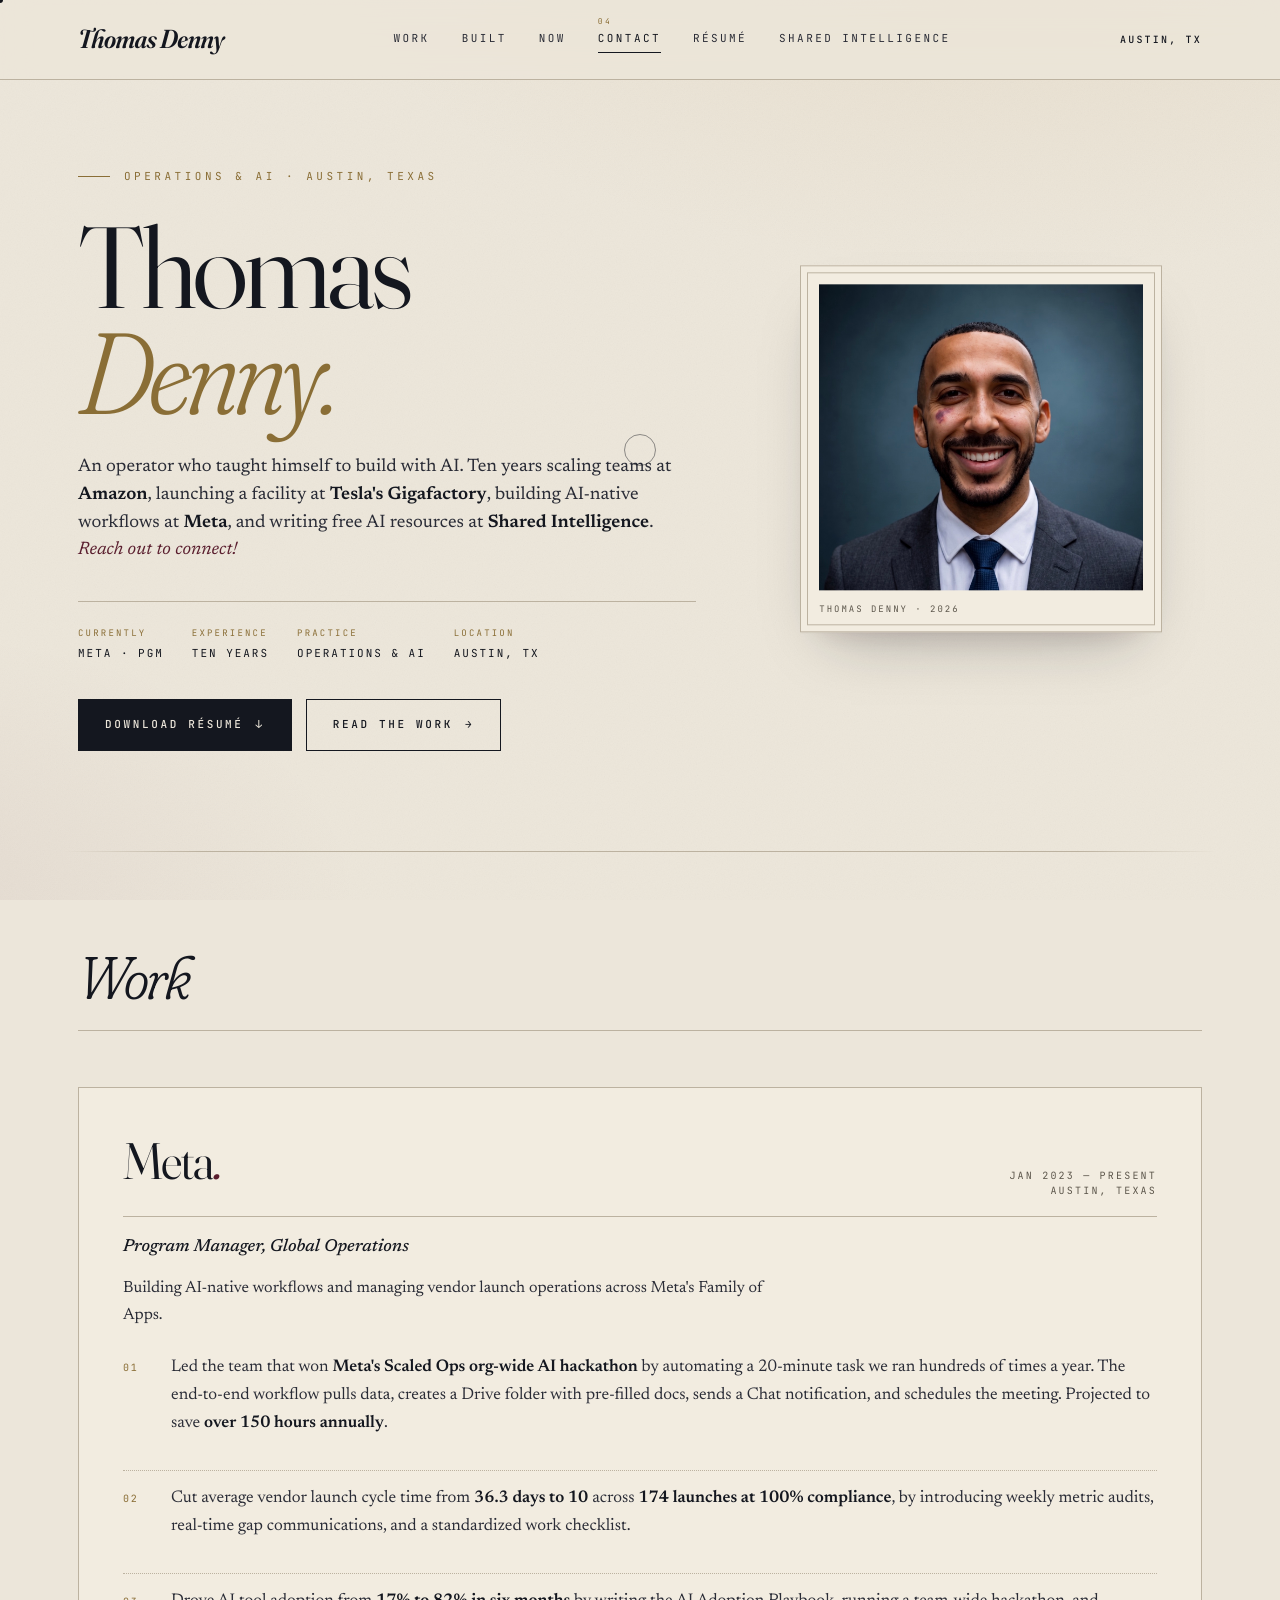
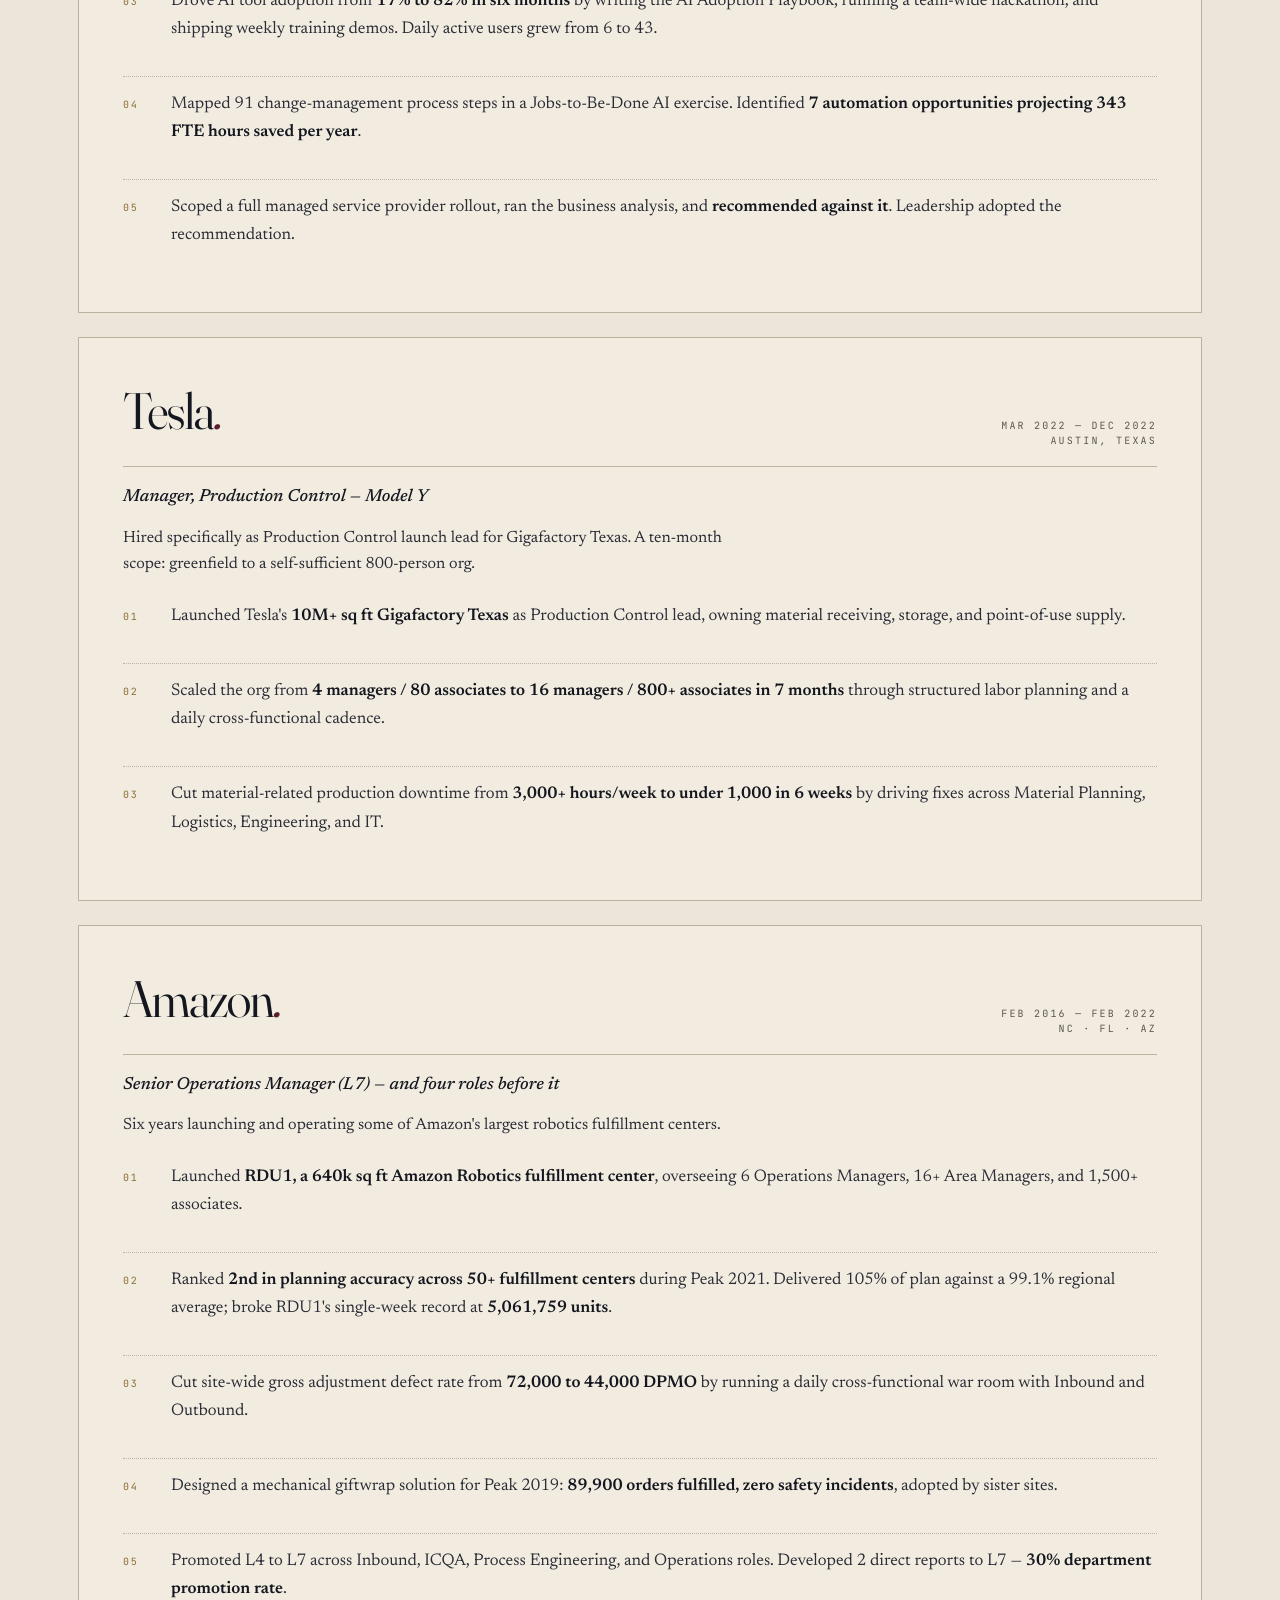
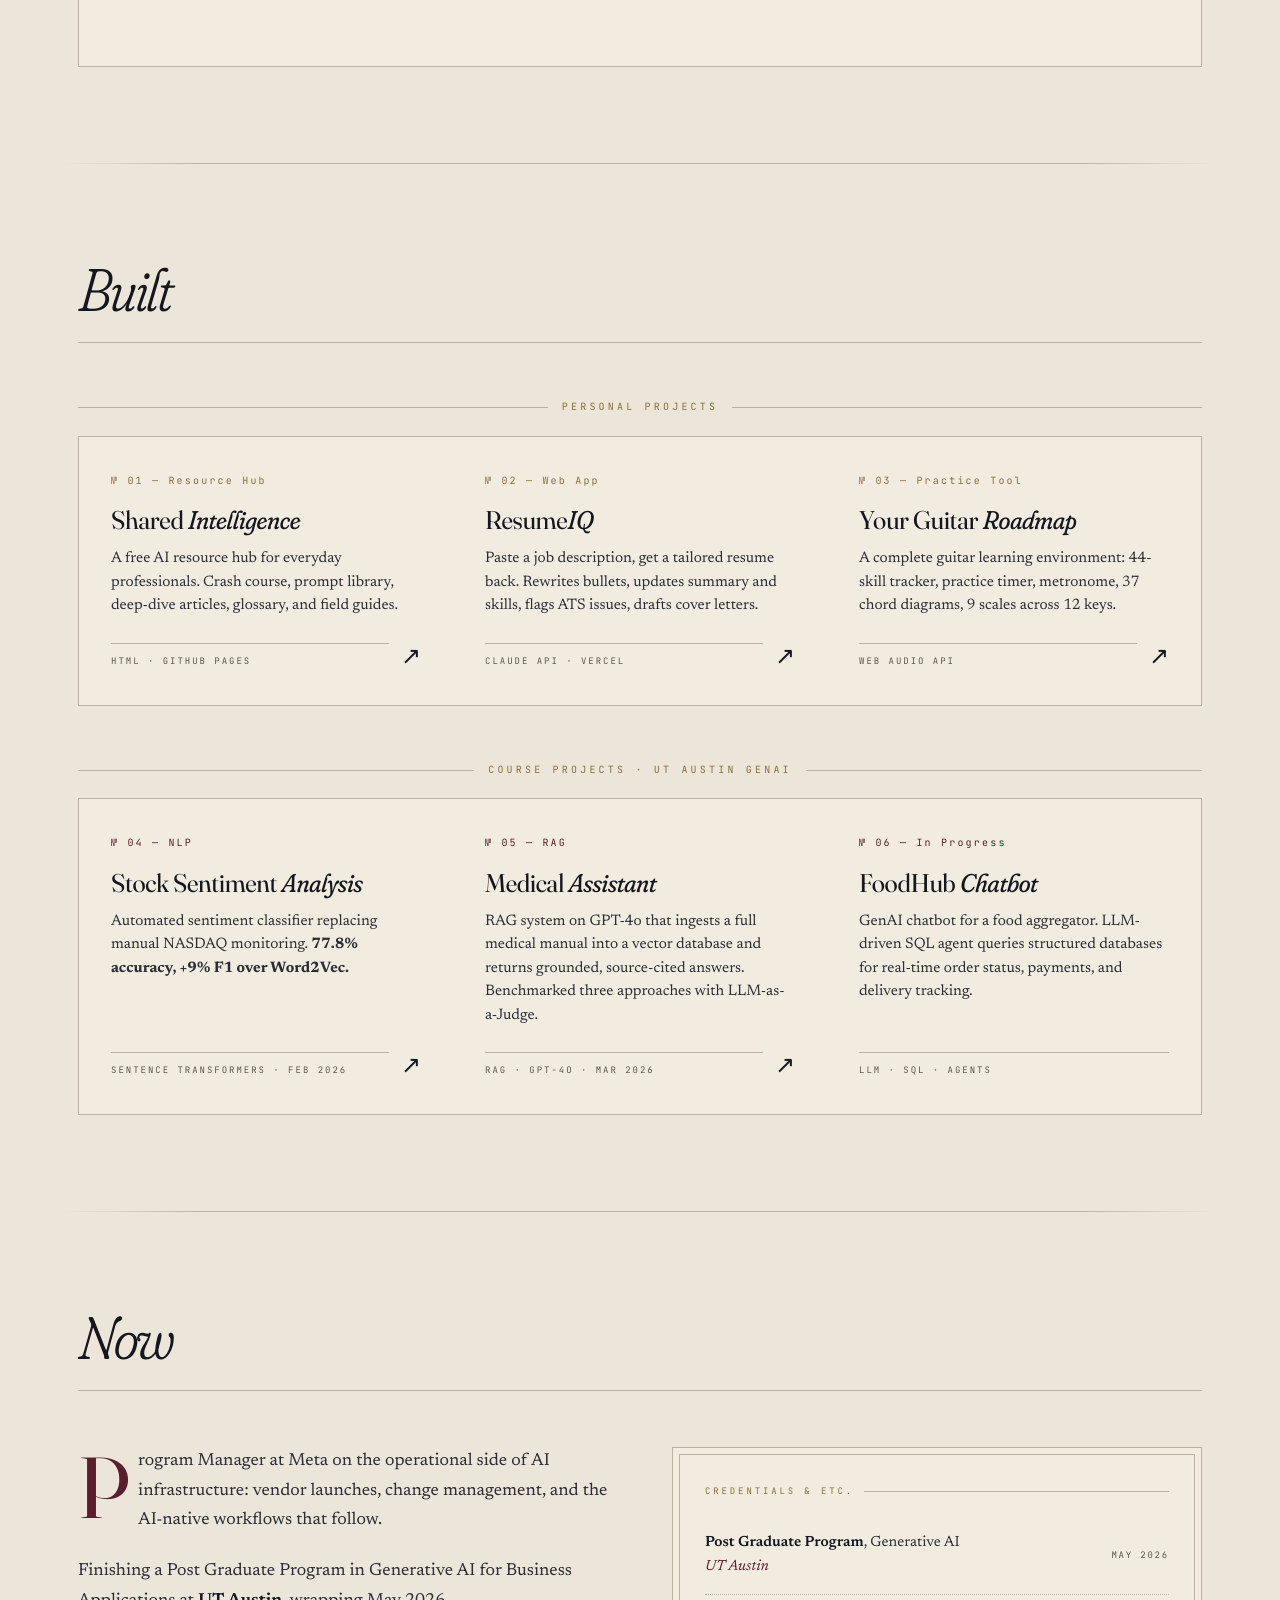
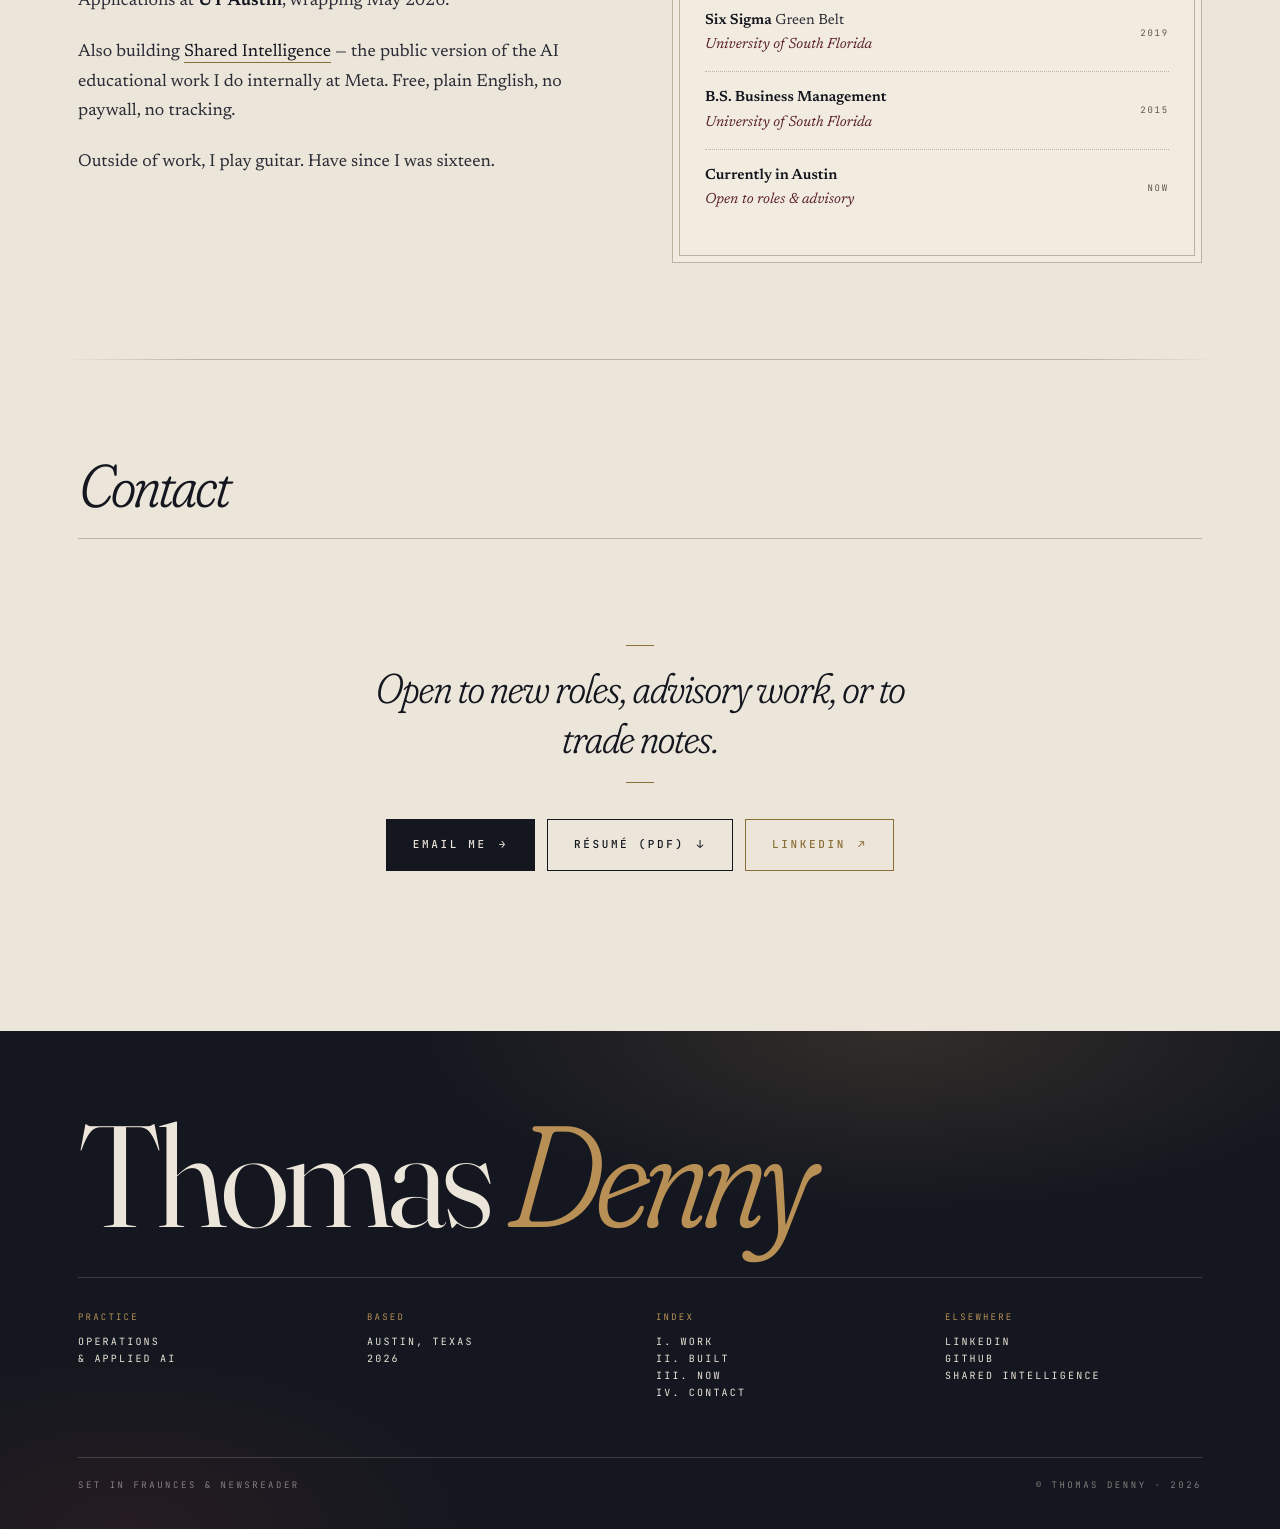
==== commit 651f385d: "Force text presentation on northeast arrow glyphs iOS was rendering U+2197 as a colored emoji square" ====
--- a/index.html
+++ b/index.html
@@ -221,7 +221,7 @@
         <p class="card-desc">A free AI resource hub for everyday professionals. Crash course, prompt library, deep-dive articles, glossary, and field guides.</p>
         <div class="card-foot">
           <span class="card-tag">HTML · GitHub Pages</span>
-          <span class="card-arrow">↗</span>
+          <span class="card-arrow">↗︎</span>
         </div>
       </a>
 
@@ -231,7 +231,7 @@
         <p class="card-desc">Paste a job description, get a tailored resume back. Rewrites bullets, updates summary and skills, flags ATS issues, drafts cover letters.</p>
         <div class="card-foot">
           <span class="card-tag">Claude API · Vercel</span>
-          <span class="card-arrow">↗</span>
+          <span class="card-arrow">↗︎</span>
         </div>
       </a>
 
@@ -241,7 +241,7 @@
         <p class="card-desc">A complete guitar learning environment: 44-skill tracker, practice timer, metronome, 37 chord diagrams, 9 scales across 12 keys.</p>
         <div class="card-foot">
           <span class="card-tag">Web Audio API</span>
-          <span class="card-arrow">↗</span>
+          <span class="card-arrow">↗︎</span>
         </div>
       </a>
     </div>
@@ -254,7 +254,7 @@
         <p class="card-desc">Automated sentiment classifier replacing manual NASDAQ monitoring. <strong>77.8% accuracy, +9% F1 over Word2Vec.</strong></p>
         <div class="card-foot">
           <span class="card-tag">Sentence Transformers · Feb 2026</span>
-          <span class="card-arrow">↗</span>
+          <span class="card-arrow">↗︎</span>
         </div>
       </a>
 
@@ -264,7 +264,7 @@
         <p class="card-desc">RAG system on GPT-4o that ingests a full medical manual into a vector database and returns grounded, source-cited answers. Benchmarked three approaches with LLM-as-a-Judge.</p>
         <div class="card-foot">
           <span class="card-tag">RAG · GPT-4o · Mar 2026</span>
-          <span class="card-arrow">↗</span>
+          <span class="card-arrow">↗︎</span>
         </div>
       </a>
 
@@ -325,7 +325,7 @@
           <span>Résumé (PDF)</span><span class="caret">↓</span>
         </a>
         <a href="https://linkedin.com/in/thomasdenny1/" target="_blank" rel="noopener" class="btn btn--brass">
-          <span>LinkedIn</span><span class="caret">↗</span>
+          <span>LinkedIn</span><span class="caret">↗︎</span>
         </a>
       </div>
     </div>
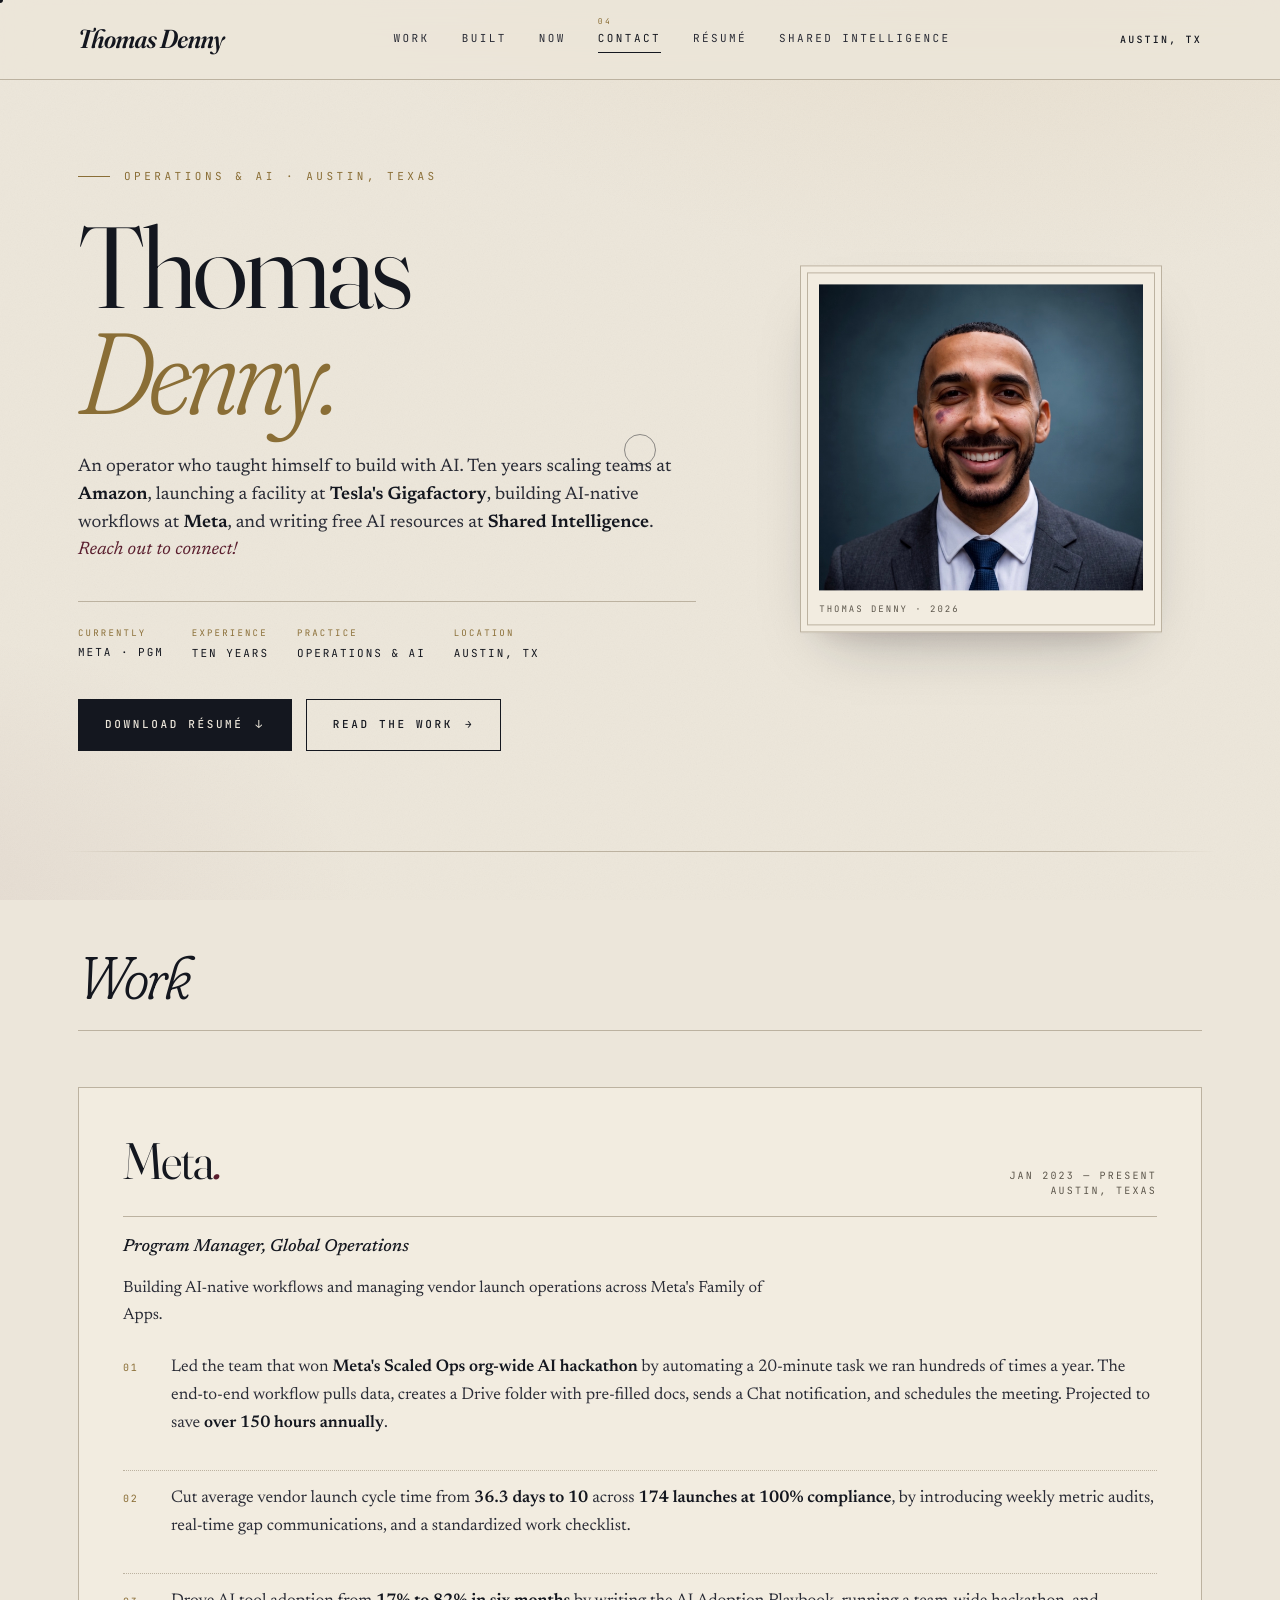
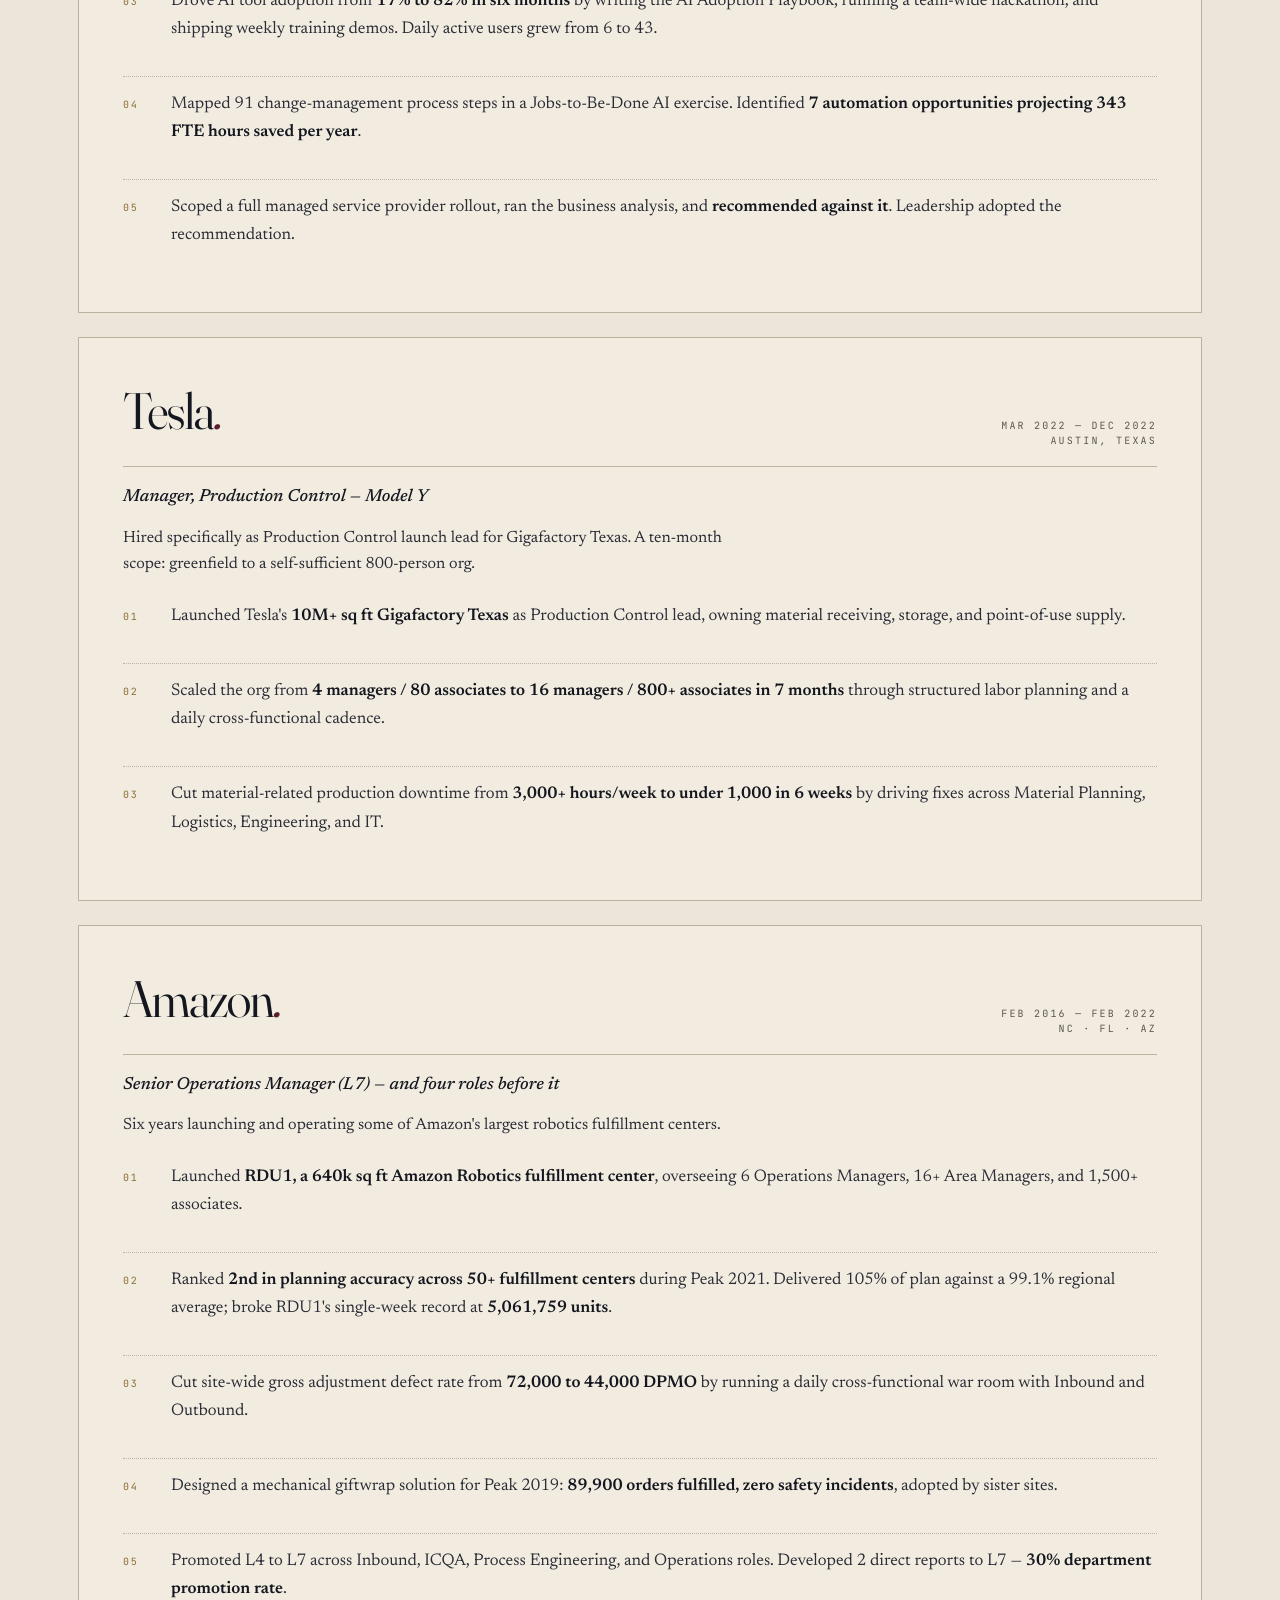
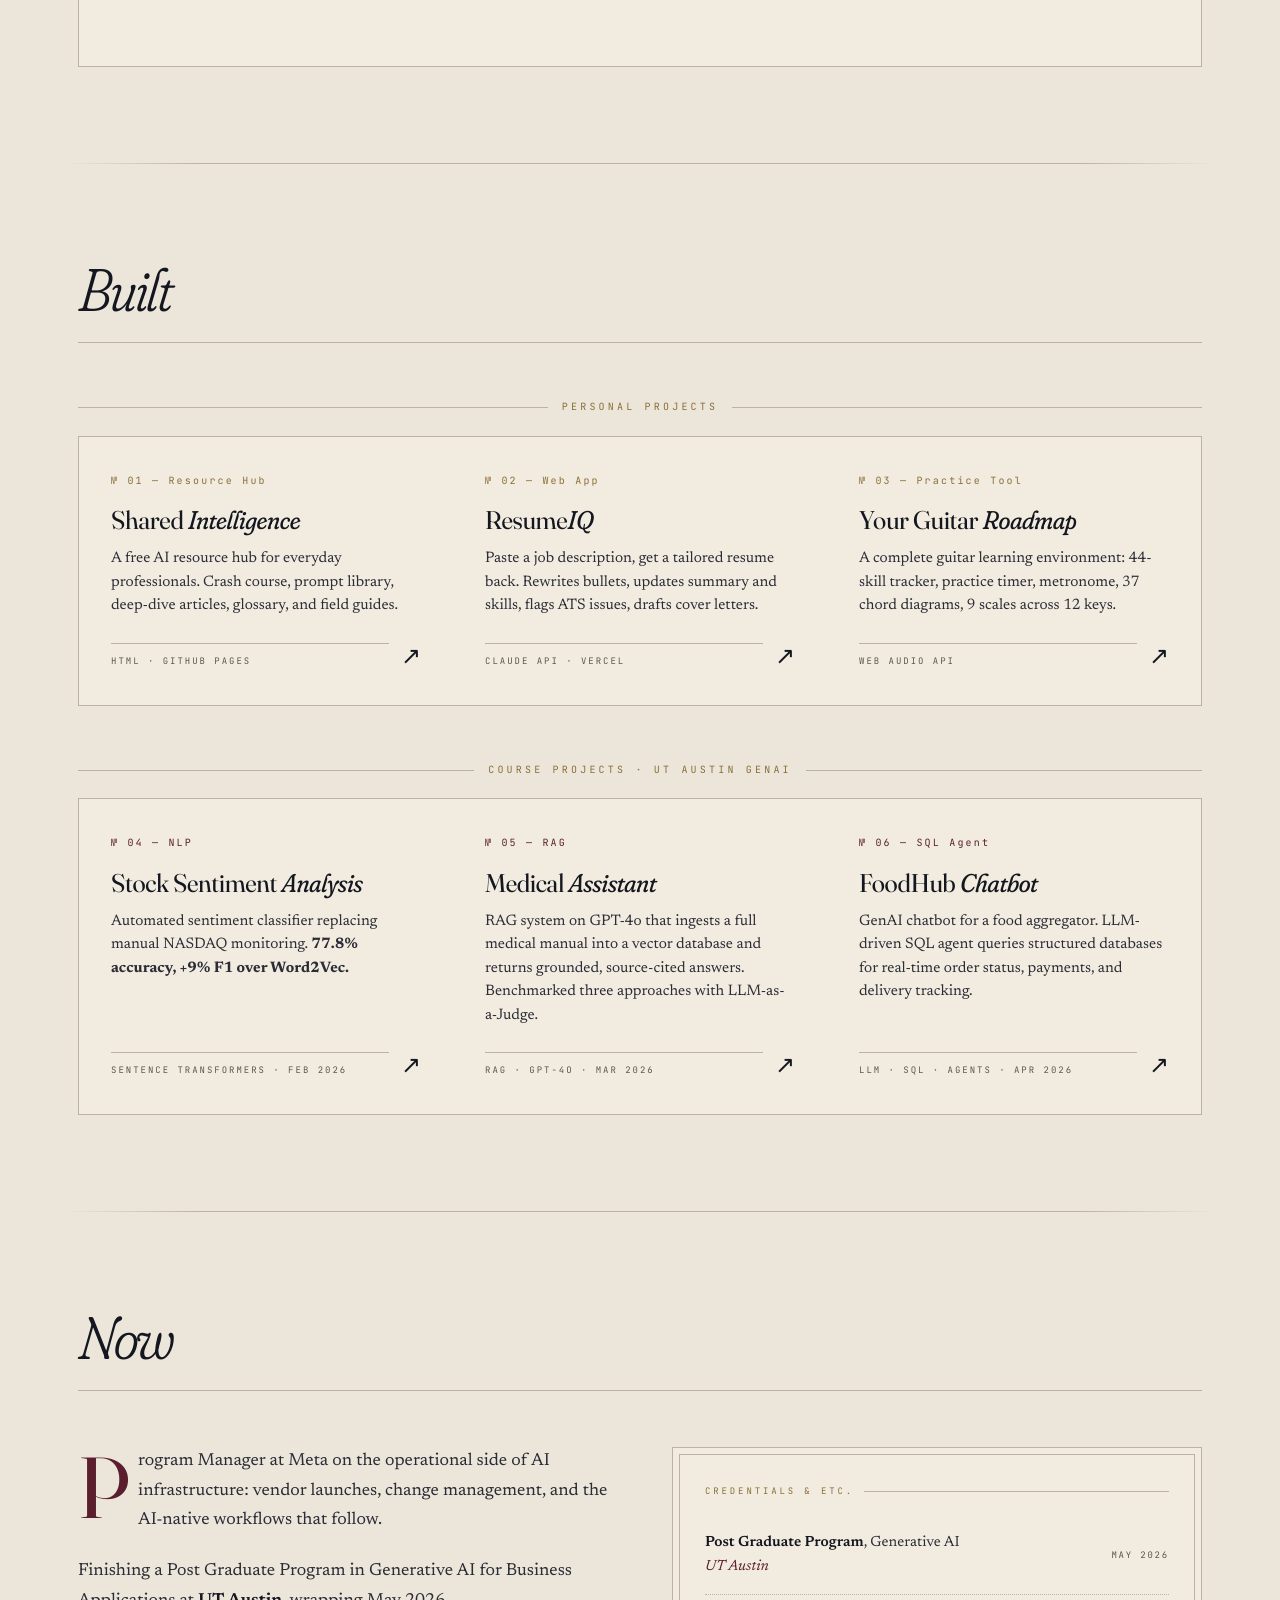
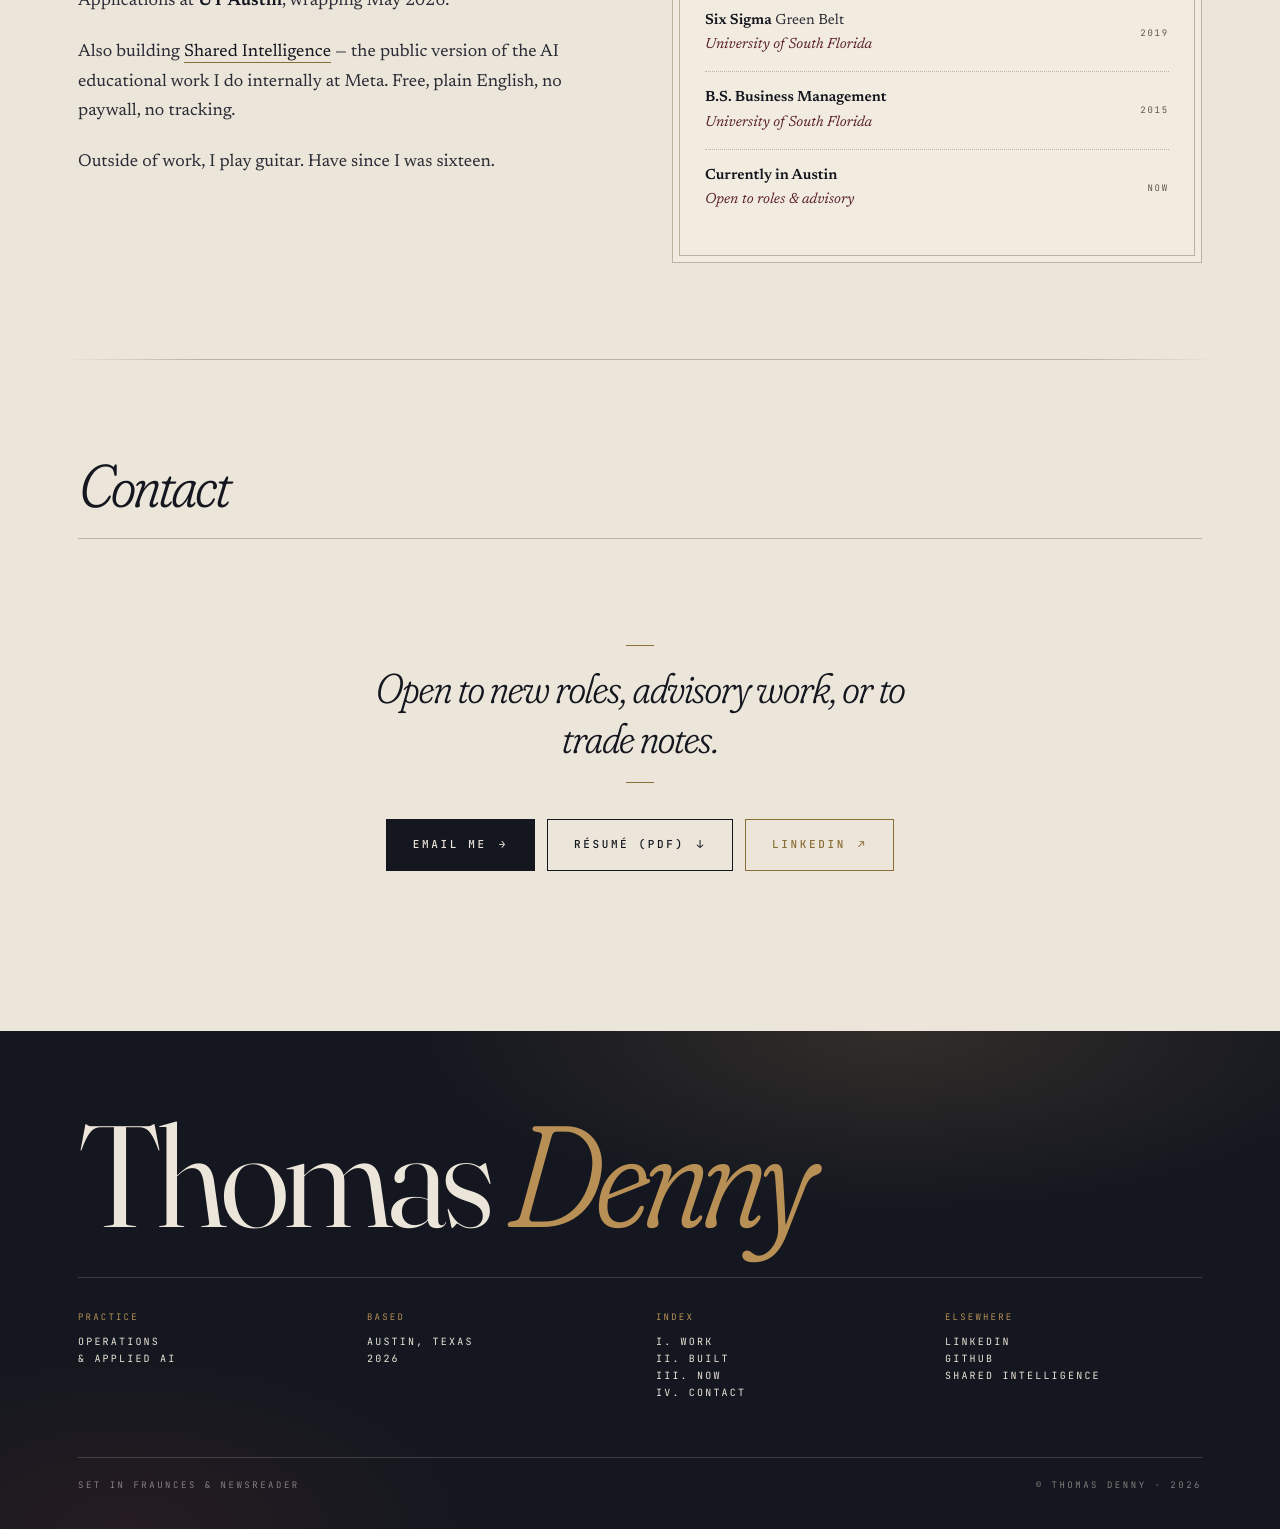
==== commit 185f397d: "Link FoodHub Chatbot card to project PDF Card was a static In Progress placeholder; convert to a lin" ====
--- a/index.html
+++ b/index.html
@@ -268,14 +268,15 @@
         </div>
       </a>
 
-      <div class="card is-accent is-static reveal" data-stagger="3">
-        <div class="card-num">№ 06 — In Progress</div>
+      <a href="https://thodenny.github.io/personal-website/Thomas_Denny_Project_3_FoodHub_Chatbot.pdf" target="_blank" rel="noopener" class="card is-accent reveal" data-stagger="3">
+        <div class="card-num">№ 06 — SQL Agent</div>
         <h3 class="card-name">FoodHub <em>Chatbot</em></h3>
         <p class="card-desc">GenAI chatbot for a food aggregator. LLM-driven SQL agent queries structured databases for real-time order status, payments, and delivery tracking.</p>
         <div class="card-foot">
-          <span class="card-tag">LLM · SQL · Agents</span>
-        </div>
-      </div>
+          <span class="card-tag">LLM · SQL · Agents · Apr 2026</span>
+          <span class="card-arrow">↗︎</span>
+        </div>
+      </a>
     </div>
   </section>
 
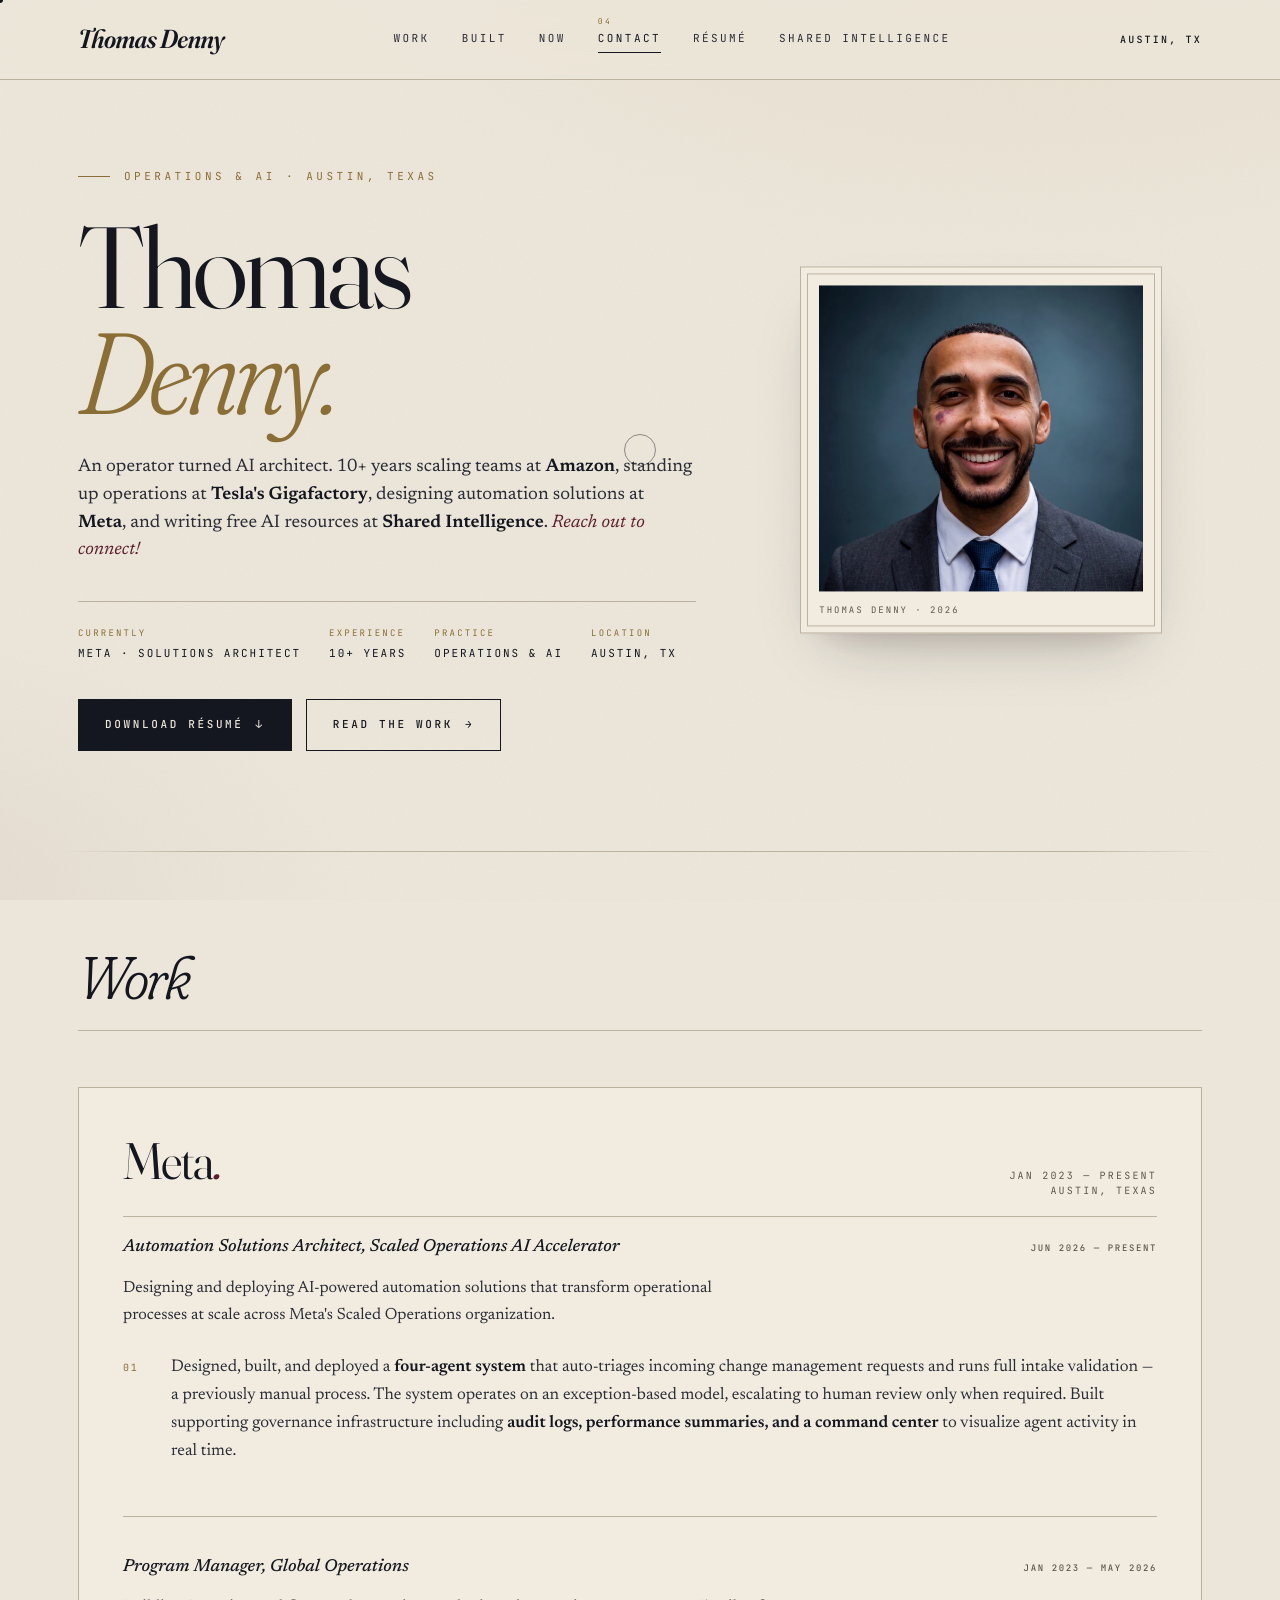
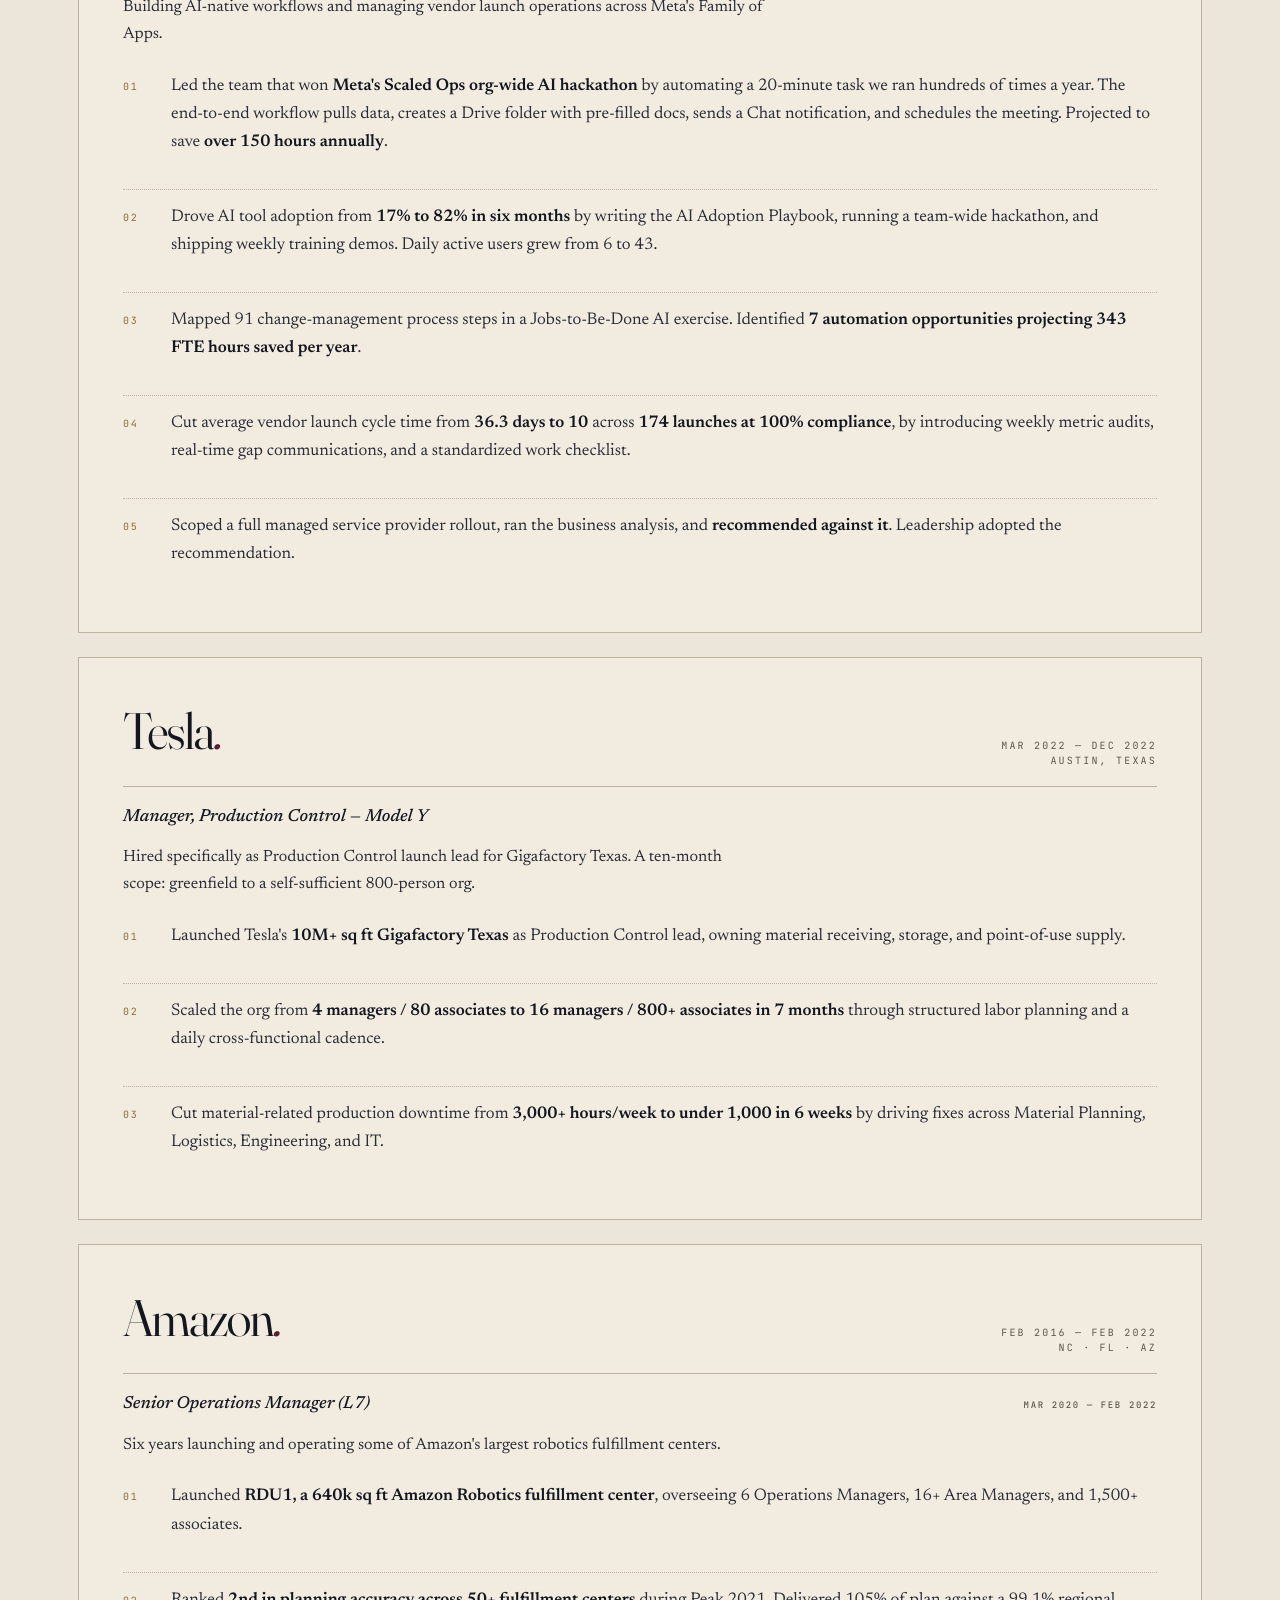
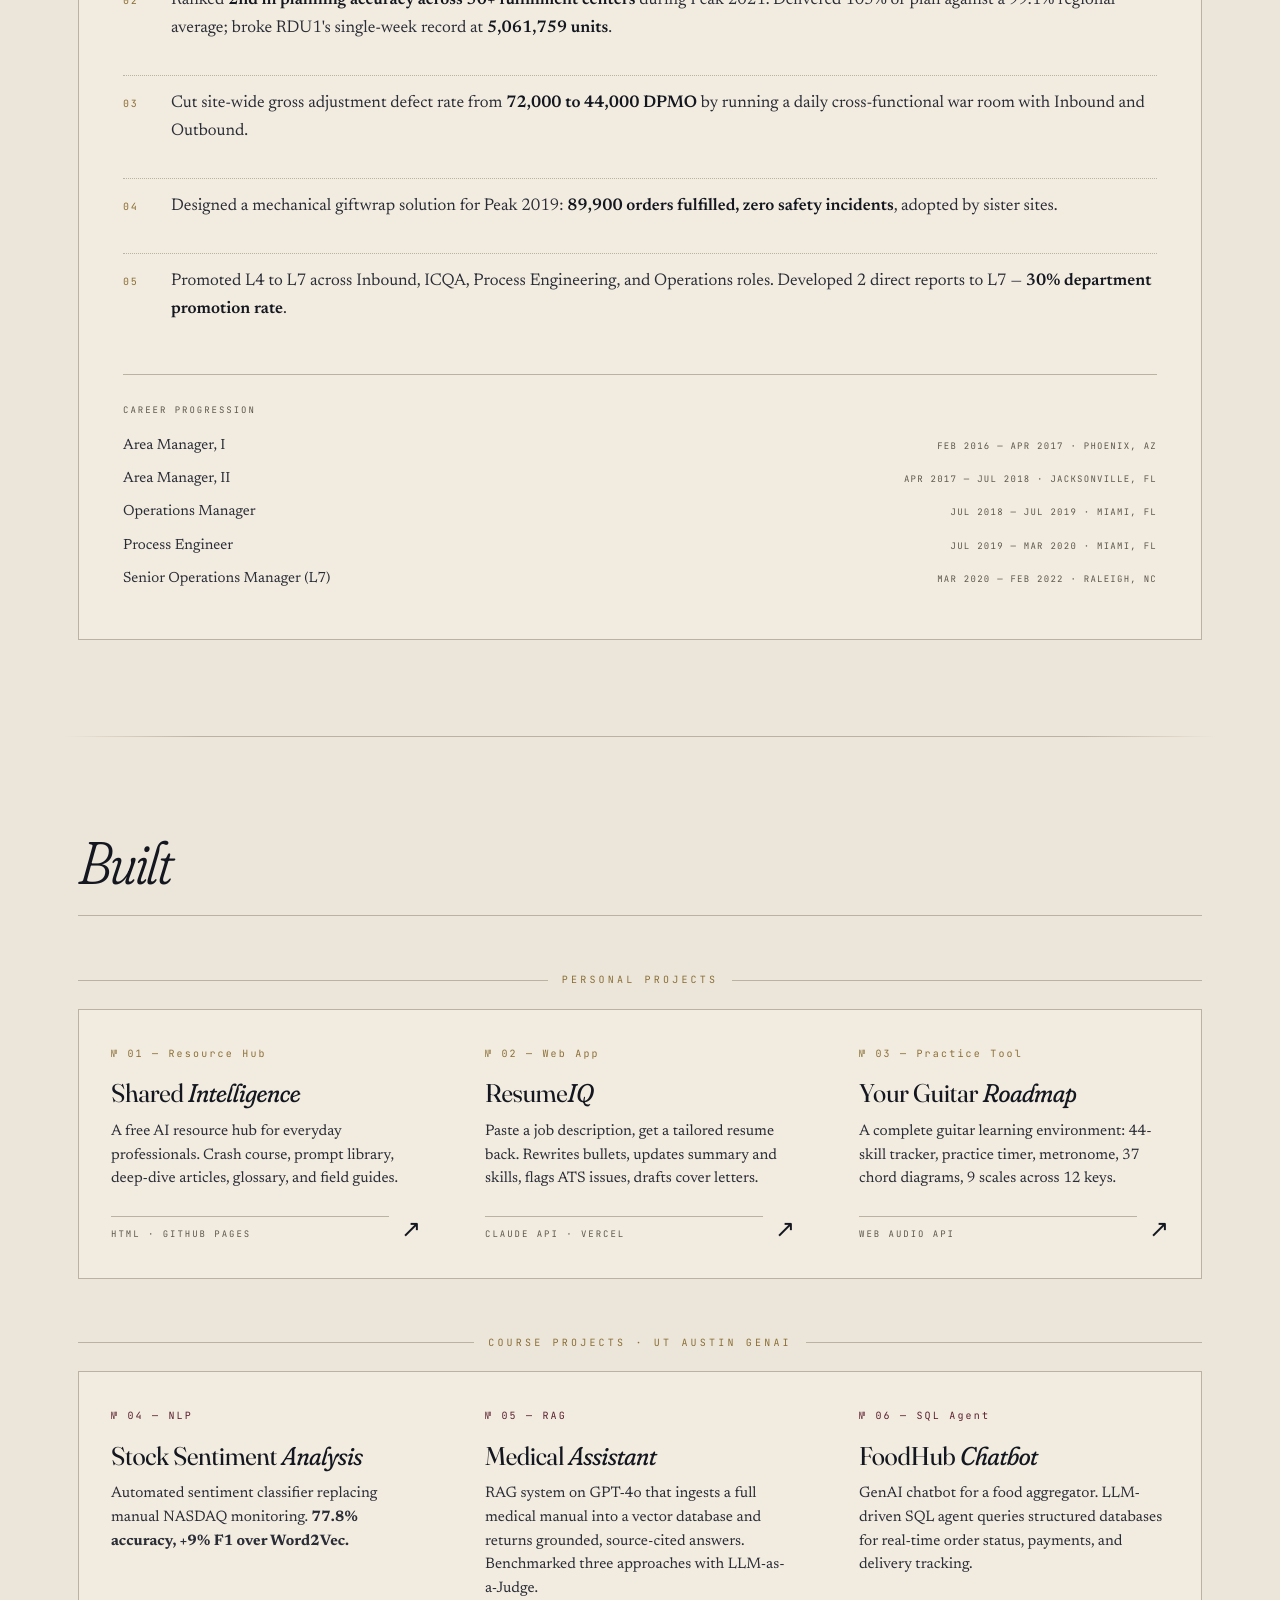
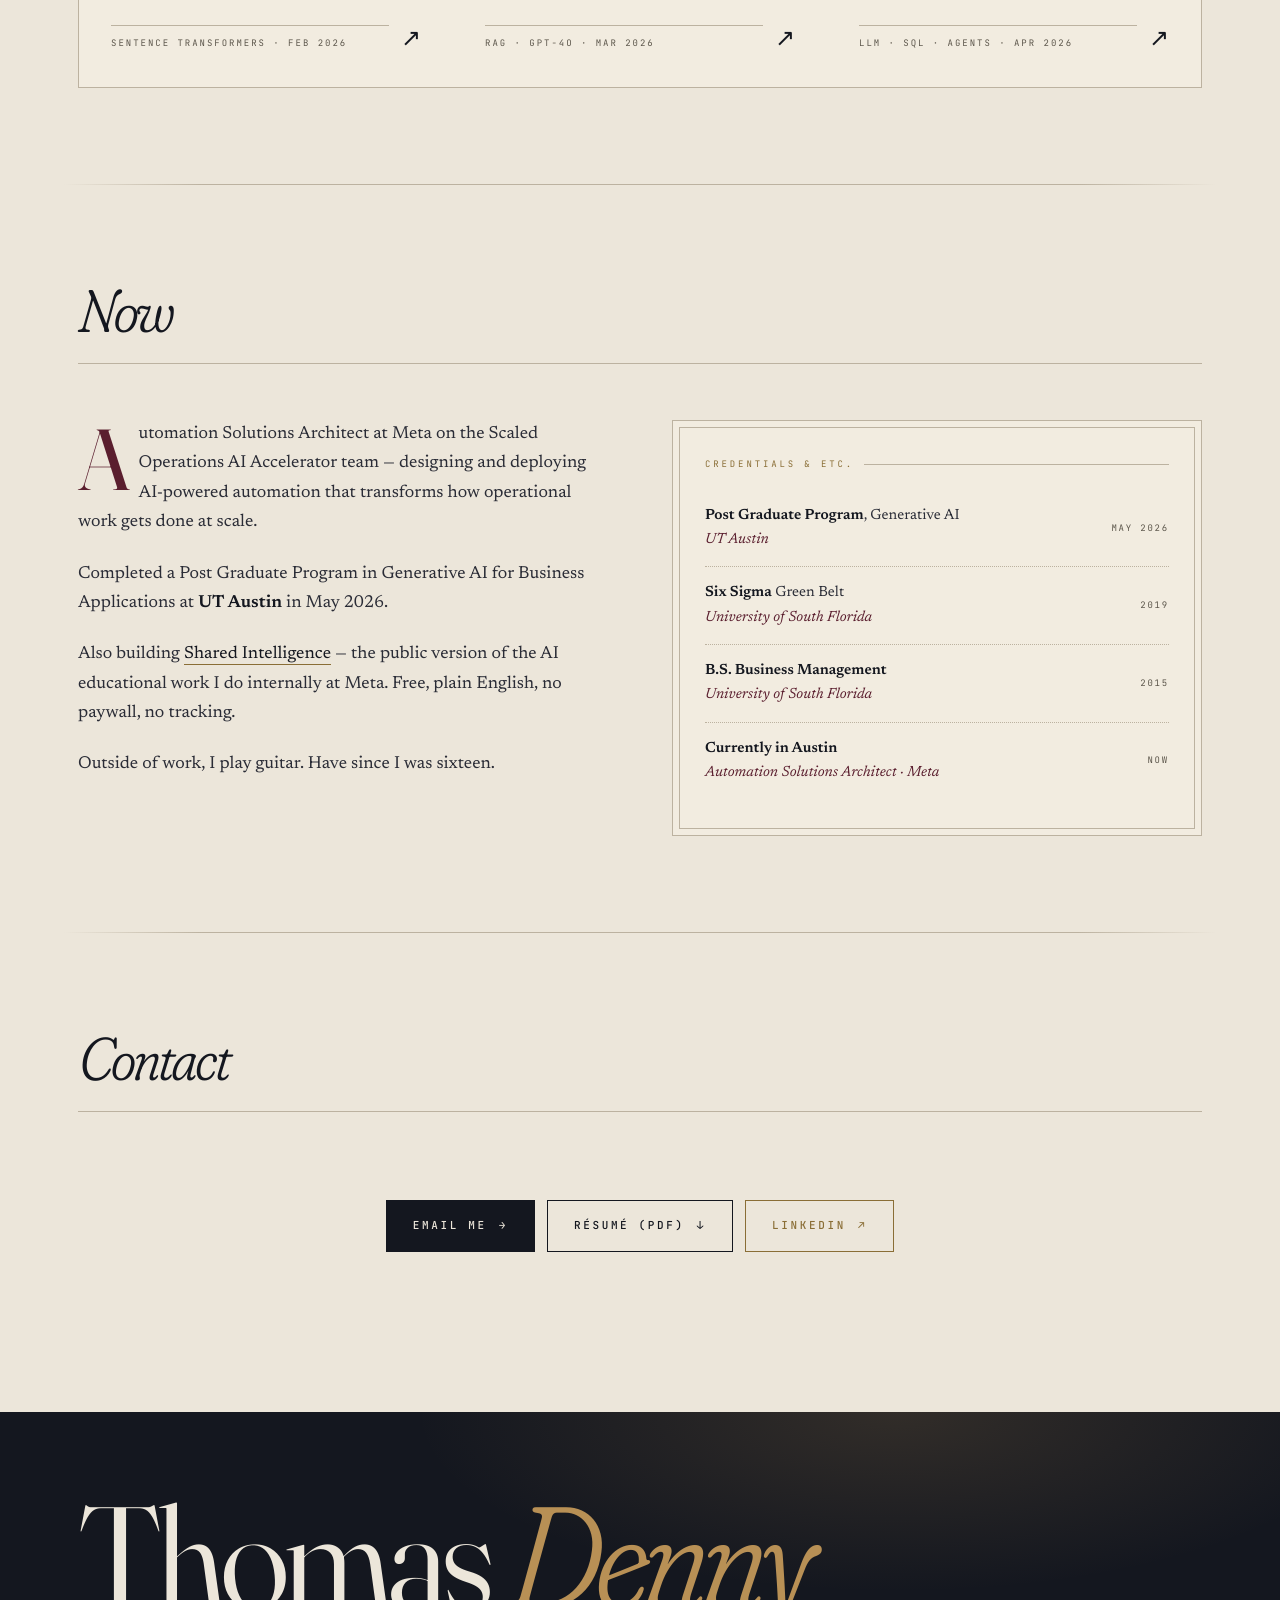
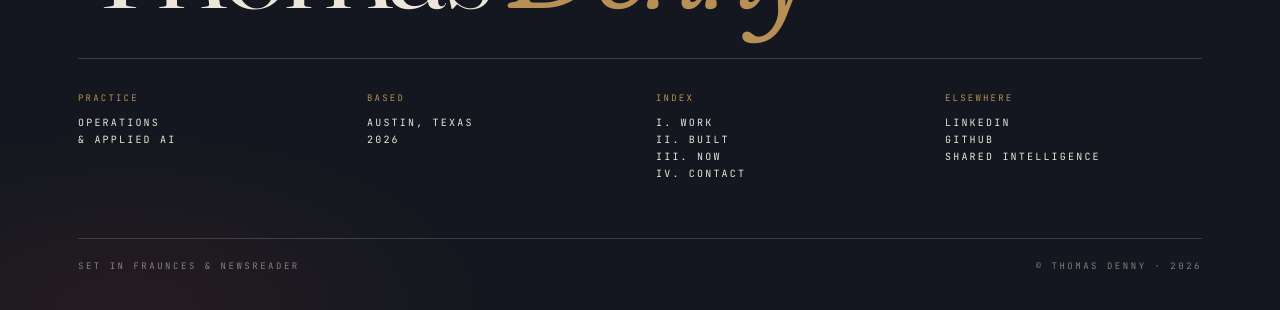
==== commit 8632b4fc: "Update site for new Automation Solutions Architect role at Meta - Add new role: Automation Solutions" ====
--- a/index.html
+++ b/index.html
@@ -8,14 +8,14 @@
   <link rel="icon" type="image/png" sizes="512x512" href="/favicon-512.png" />
   <link rel="apple-touch-icon" href="/apple-touch-icon.png" />
   <title>Thomas Denny — Operations & AI</title>
-  <meta name="description" content="Program Manager at Meta. Ten years building and scaling operations at Amazon, Tesla, and Meta. Currently working on AI infrastructure operations and adoption." />
+  <meta name="description" content="Automation Solution Architect at Meta. Ten years building and scaling operations at Amazon, Tesla, and Meta. Currently designing automation solutions and AI-native workflows." />
   <meta name="author" content="Thomas Denny" />
 
   <!-- Open Graph -->
   <meta property="og:type" content="website" />
   <meta property="og:url" content="https://thomasdenny.co/" />
   <meta property="og:title" content="Thomas Denny — Operations & AI" />
-  <meta property="og:description" content="An operator who taught himself to build with AI. Ten years scaling teams at Amazon, Tesla, and Meta. Now building AI-native workflows at Meta." />
+  <meta property="og:description" content="An operator who taught himself to build with AI. Ten years scaling teams at Amazon, Tesla, and Meta. Now designing and deploying AI-powered automation at scale." />
   <meta property="og:image" content="https://thomasdenny.co/og-image.jpg" />
   <meta property="og:image:width" content="1200" />
   <meta property="og:image:height" content="630" />
@@ -23,7 +23,7 @@
 
   <meta name="twitter:card" content="summary_large_image" />
   <meta name="twitter:title" content="Thomas Denny — Operations & AI" />
-  <meta name="twitter:description" content="An operator who taught himself to build with AI. Ten years across Amazon, Tesla, and Meta." />
+  <meta name="twitter:description" content="An operator who taught himself to build with AI. Ten years across Amazon, Tesla, and Meta. Now architecting AI-powered automation at scale." />
   <meta name="twitter:image" content="https://thomasdenny.co/og-image.jpg" />
 
   <script type="application/ld+json">
@@ -31,7 +31,7 @@
     "@context": "https://schema.org",
     "@type": "Person",
     "name": "Thomas Denny",
-    "jobTitle": "Program Manager, Global Operations",
+    "jobTitle": "Automation Solutions Architect",
     "worksFor": { "@type": "Organization", "name": "Meta" },
     "url": "https://thomasdenny.co",
     "image": "https://thomasdenny.co/headshot.jpg",
@@ -42,7 +42,7 @@
     ],
     "knowsAbout": ["Operations Management", "AI Adoption", "Program Management", "Generative AI", "Vendor Management", "Process Improvement", "Change Management", "Lean Manufacturing"],
     "sameAs": ["https://linkedin.com/in/thomasdenny1/", "https://github.com/thodenny", "https://sharedintelligence.co"],
-    "description": "Program Manager at Meta. Ten years scaling teams at Amazon, Tesla, and Meta. Building AI-native workflows."
+    "description": "Automation Solutions Architect at Meta. Ten years scaling teams at Amazon, Tesla, and Meta. Designing and deploying AI-powered automation solutions at scale."
   }
   </script>
 
@@ -112,12 +112,12 @@
         </h1>
 
         <p class="hero-deck">
-          An operator who taught himself to build with AI. Ten years scaling teams at <strong>Amazon</strong>, launching a facility at <strong>Tesla's Gigafactory</strong>, building AI-native workflows at <strong>Meta</strong>, and writing free AI resources at <strong>Shared Intelligence</strong>. <em>Reach out to connect!</em>
+          An operator turned AI architect. 10+ years scaling teams at <strong>Amazon</strong>, standing up operations at <strong>Tesla's Gigafactory</strong>, designing automation solutions at <strong>Meta</strong>, and writing free AI resources at <strong>Shared Intelligence</strong>. <em>Reach out to connect!</em>
         </p>
 
         <dl class="hero-meta">
-          <div><dt>Currently</dt><dd>Meta · PgM</dd></div>
-          <div><dt>Experience</dt><dd>Ten Years</dd></div>
+          <div><dt>Currently</dt><dd>Meta · Solutions Architect</dd></div>
+          <div><dt>Experience</dt><dd>10+ Years</dd></div>
           <div><dt>Practice</dt><dd>Operations &amp; AI</dd></div>
           <div><dt>Location</dt><dd>Austin, TX</dd></div>
         </dl>
@@ -159,13 +159,22 @@
           <h3 class="work-name">Meta<em>.</em></h3>
           <div class="work-period">Jan 2023 — Present<br />Austin, Texas</div>
         </header>
-        <p class="work-role">Program Manager, Global Operations</p>
+
+        <p class="work-role">Automation Solutions Architect, Scaled Operations AI Accelerator <span class="work-role-period">Jun 2026 — Present</span></p>
+        <p class="work-summary">Designing and deploying AI-powered automation solutions that transform operational processes at scale across Meta's Scaled Operations organization.</p>
+        <ul class="bullets">
+          <li><span class="num">01</span><span>Designed, built, and deployed a <strong>four-agent system</strong> that auto-triages incoming change management requests and runs full intake validation — a previously manual process. The system operates on an exception-based model, escalating to human review only when required. Built supporting governance infrastructure including <strong>audit logs, performance summaries, and a command center</strong> to visualize agent activity in real time.</span></li>
+        </ul>
+
+        <hr class="work-role-divider" />
+
+        <p class="work-role">Program Manager, Global Operations <span class="work-role-period">Jan 2023 — May 2026</span></p>
         <p class="work-summary">Building AI-native workflows and managing vendor launch operations across Meta's Family of Apps.</p>
         <ul class="bullets">
           <li><span class="num">01</span><span>Led the team that won <strong>Meta's Scaled Ops org-wide AI hackathon</strong> by automating a 20-minute task we ran hundreds of times a year. The end-to-end workflow pulls data, creates a Drive folder with pre-filled docs, sends a Chat notification, and schedules the meeting. Projected to save <strong>over 150 hours annually</strong>.</span></li>
-          <li><span class="num">02</span><span>Cut average vendor launch cycle time from <strong>36.3 days to 10</strong> across <strong>174 launches at 100% compliance</strong>, by introducing weekly metric audits, real-time gap communications, and a standardized work checklist.</span></li>
-          <li><span class="num">03</span><span>Drove AI tool adoption from <strong>17% to 82% in six months</strong> by writing the AI Adoption Playbook, running a team-wide hackathon, and shipping weekly training demos. Daily active users grew from 6 to 43.</span></li>
-          <li><span class="num">04</span><span>Mapped 91 change-management process steps in a Jobs-to-Be-Done AI exercise. Identified <strong>7 automation opportunities projecting 343 FTE hours saved per year</strong>.</span></li>
+          <li><span class="num">02</span><span>Drove AI tool adoption from <strong>17% to 82% in six months</strong> by writing the AI Adoption Playbook, running a team-wide hackathon, and shipping weekly training demos. Daily active users grew from 6 to 43.</span></li>
+          <li><span class="num">03</span><span>Mapped 91 change-management process steps in a Jobs-to-Be-Done AI exercise. Identified <strong>7 automation opportunities projecting 343 FTE hours saved per year</strong>.</span></li>
+          <li><span class="num">04</span><span>Cut average vendor launch cycle time from <strong>36.3 days to 10</strong> across <strong>174 launches at 100% compliance</strong>, by introducing weekly metric audits, real-time gap communications, and a standardized work checklist.</span></li>
           <li><span class="num">05</span><span>Scoped a full managed service provider rollout, ran the business analysis, and <strong>recommended against it</strong>. Leadership adopted the recommendation.</span></li>
         </ul>
       </article>
@@ -191,7 +200,7 @@
           <h3 class="work-name">Amazon<em>.</em></h3>
           <div class="work-period">Feb 2016 — Feb 2022<br />NC · FL · AZ</div>
         </header>
-        <p class="work-role">Senior Operations Manager (L7) — and four roles before it</p>
+        <p class="work-role">Senior Operations Manager (L7) <span class="work-role-period">Mar 2020 — Feb 2022</span></p>
         <p class="work-summary">Six years launching and operating some of Amazon's largest robotics fulfillment centers.</p>
         <ul class="bullets">
           <li><span class="num">01</span><span>Launched <strong>RDU1, a 640k sq ft Amazon Robotics fulfillment center</strong>, overseeing 6 Operations Managers, 16+ Area Managers, and 1,500+ associates.</span></li>
@@ -200,6 +209,17 @@
           <li><span class="num">04</span><span>Designed a mechanical giftwrap solution for Peak 2019: <strong>89,900 orders fulfilled, zero safety incidents</strong>, adopted by sister sites.</span></li>
           <li><span class="num">05</span><span>Promoted L4 to L7 across Inbound, ICQA, Process Engineering, and Operations roles. Developed 2 direct reports to L7 — <strong>30% department promotion rate</strong>.</span></li>
         </ul>
+
+        <div class="work-ladder">
+          <p class="work-ladder-label">Career Progression</p>
+          <ul class="work-ladder-list">
+            <li><span>Area Manager, I</span><span class="ladder-period">Feb 2016 — Apr 2017 · Phoenix, AZ</span></li>
+            <li><span>Area Manager, II</span><span class="ladder-period">Apr 2017 — Jul 2018 · Jacksonville, FL</span></li>
+            <li><span>Operations Manager</span><span class="ladder-period">Jul 2018 — Jul 2019 · Miami, FL</span></li>
+            <li><span>Process Engineer</span><span class="ladder-period">Jul 2019 — Mar 2020 · Miami, FL</span></li>
+            <li><span>Senior Operations Manager (L7)</span><span class="ladder-period">Mar 2020 — Feb 2022 · Raleigh, NC</span></li>
+          </ul>
+        </div>
       </article>
 
     </div>
@@ -290,8 +310,8 @@
 
     <div class="dossier">
       <div class="dossier-prose reveal" data-stagger="1">
-        <p>Program Manager at Meta on the operational side of AI infrastructure: vendor launches, change management, and the AI-native workflows that follow.</p>
-        <p>Finishing a Post Graduate Program in Generative AI for Business Applications at <strong>UT Austin</strong>, wrapping May 2026.</p>
+        <p>Automation Solutions Architect at Meta on the Scaled Operations AI Accelerator team — designing and deploying AI-powered automation that transforms how operational work gets done at scale.</p>
+        <p>Completed a Post Graduate Program in Generative AI for Business Applications at <strong>UT Austin</strong> in May 2026.</p>
         <p>Also building <a href="https://sharedintelligence.co" target="_blank" rel="noopener">Shared Intelligence</a> — the public version of the AI educational work I do internally at Meta. Free, plain English, no paywall, no tracking.</p>
         <p>Outside of work, I play guitar. Have since I was sixteen.</p>
       </div>
@@ -302,7 +322,7 @@
           <li><span><strong>Post Graduate Program</strong>, Generative AI<br /><em>UT Austin</em></span><span class="when">May 2026</span></li>
           <li><span><strong>Six Sigma</strong> Green Belt<br /><em>University of South Florida</em></span><span class="when">2019</span></li>
           <li><span><strong>B.S. Business Management</strong><br /><em>University of South Florida</em></span><span class="when">2015</span></li>
-          <li><span><strong>Currently in Austin</strong><br /><em>Open to roles &amp; advisory</em></span><span class="when">Now</span></li>
+          <li><span><strong>Currently in Austin</strong><br /><em>Automation Solutions Architect · Meta</em></span><span class="when">Now</span></li>
         </ul>
       </aside>
     </div>
@@ -317,8 +337,7 @@
     </header>
 
     <div class="contact-block reveal">
-      <p class="contact-quote">Open to new roles, advisory work, or to <em>trade notes</em>.</p>
-      <div class="contact-actions">
+<div class="contact-actions">
         <a href="mailto:93.thomasdenny@gmail.com" class="btn btn--filled">
           <span>Email Me</span><span class="caret">→</span>
         </a>
--- a/styles.css
+++ b/styles.css
@@ -608,6 +608,10 @@
   color: var(--ink);
   margin: 6px 0 14px;
   font-variation-settings: 'opsz' 14;
+  display: flex;
+  align-items: baseline;
+  justify-content: space-between;
+  gap: 16px;
 }
 .work-summary {
   color: var(--ink-2);
@@ -621,6 +625,57 @@
   padding: 0;
   display: grid;
   gap: 18px;
+}
+.work-role-period {
+  font-family: var(--mono);
+  font-size: 9px;
+  letter-spacing: 0.18em;
+  text-transform: uppercase;
+  color: var(--stone);
+  font-style: normal;
+  flex-shrink: 0;
+}
+.work-role-divider {
+  border: 0;
+  height: 1px;
+  background: var(--hairline);
+  margin: 36px 0;
+}
+.work-ladder {
+  margin-top: 36px;
+  padding-top: 28px;
+  border-top: 1px solid var(--hairline);
+}
+.work-ladder-label {
+  font-family: var(--mono);
+  font-size: 9px;
+  letter-spacing: 0.22em;
+  text-transform: uppercase;
+  color: var(--stone);
+  margin: 0 0 16px;
+}
+.work-ladder-list {
+  list-style: none;
+  margin: 0;
+  padding: 0;
+  display: grid;
+  gap: 9px;
+}
+.work-ladder-list li {
+  display: flex;
+  justify-content: space-between;
+  align-items: baseline;
+  gap: 16px;
+  font-size: 0.92rem;
+  color: var(--ink-2);
+}
+.ladder-period {
+  font-family: var(--mono);
+  font-size: 9px;
+  letter-spacing: 0.14em;
+  text-transform: uppercase;
+  color: var(--stone);
+  flex-shrink: 0;
 }
 .bullets li {
   display: grid;
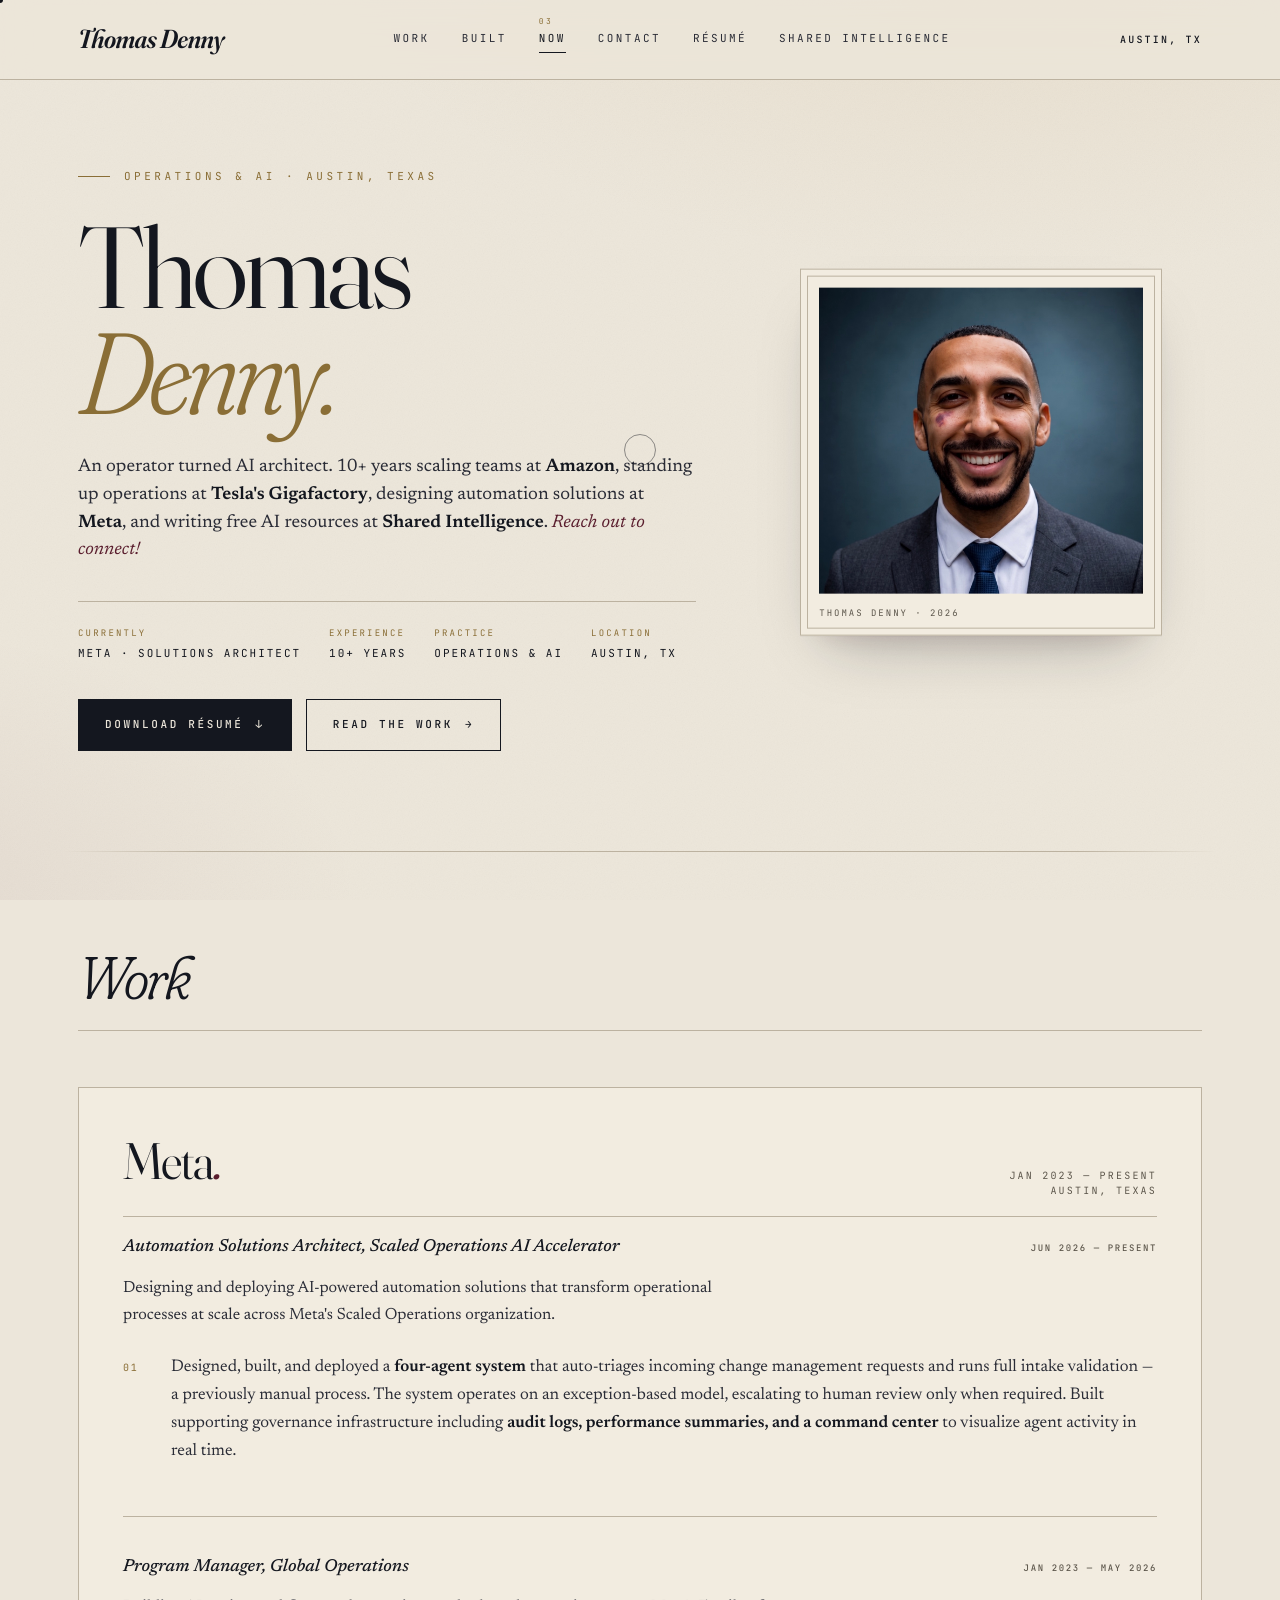
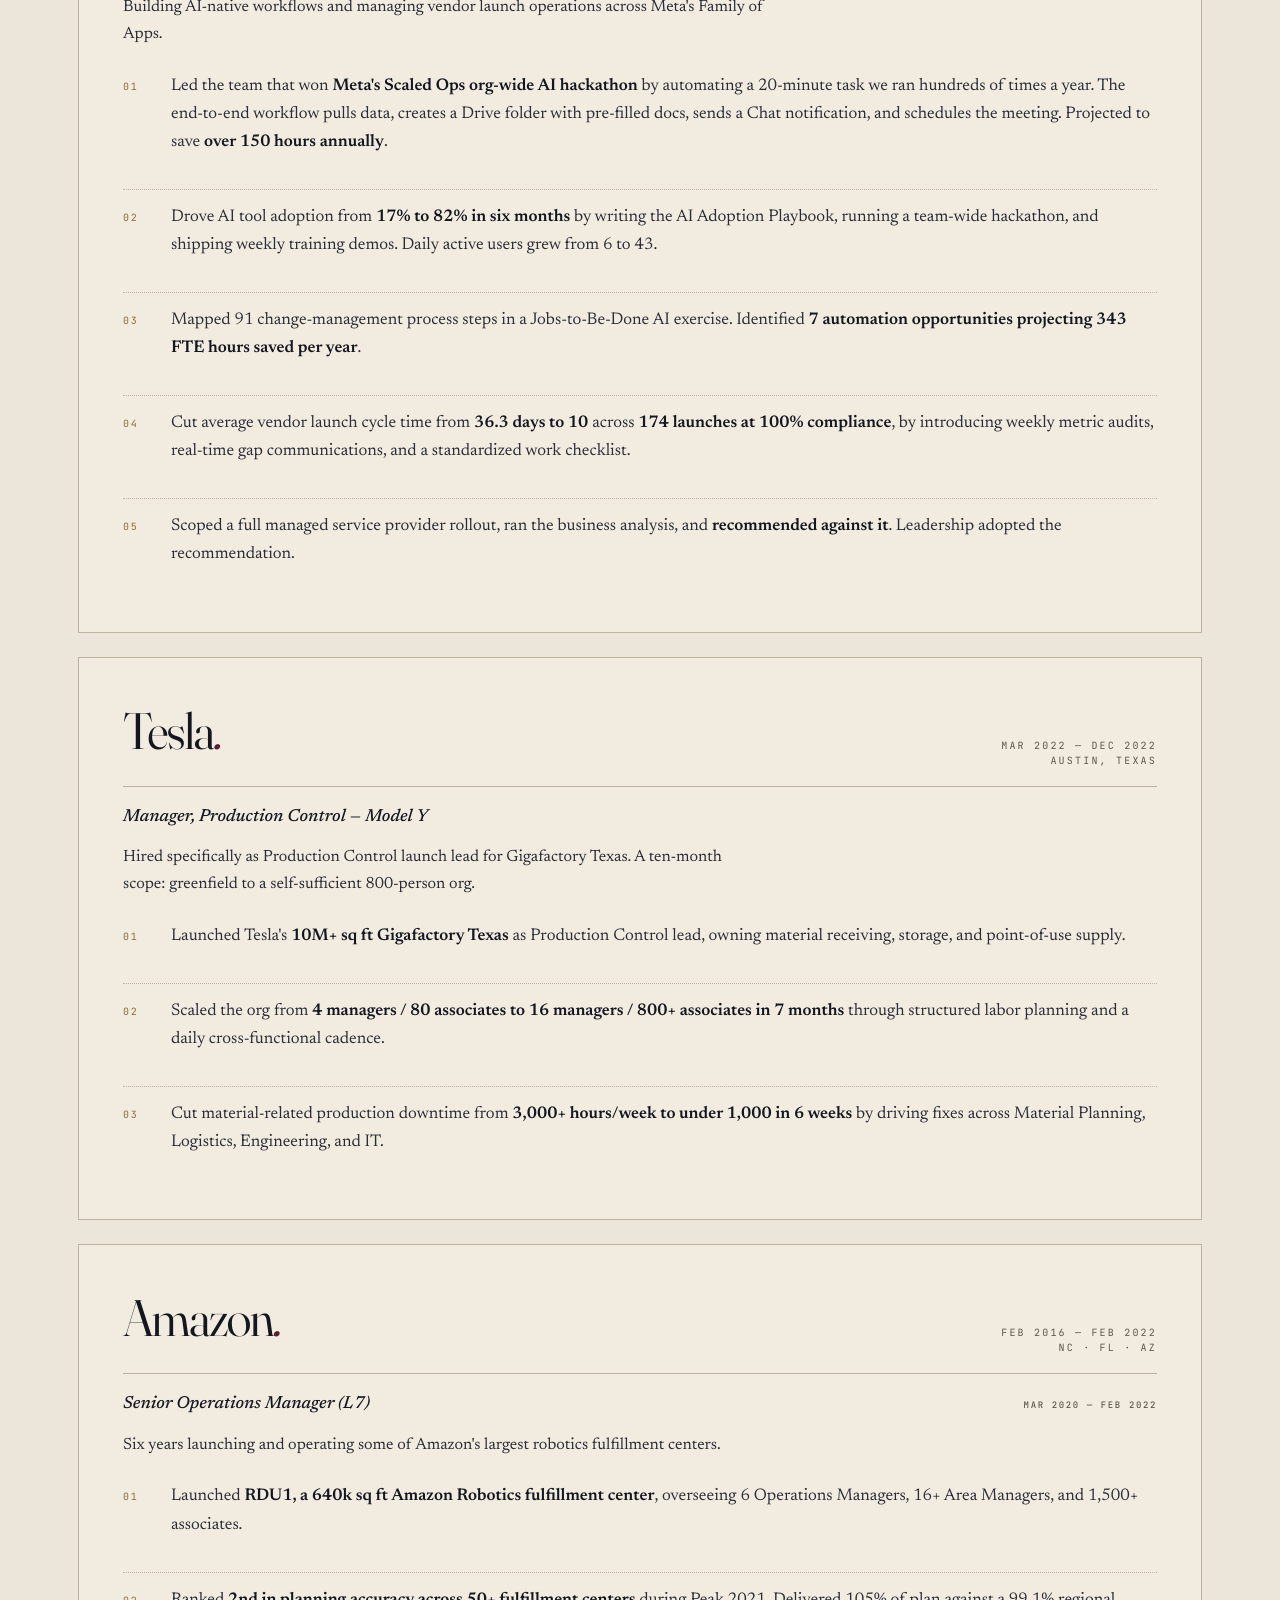
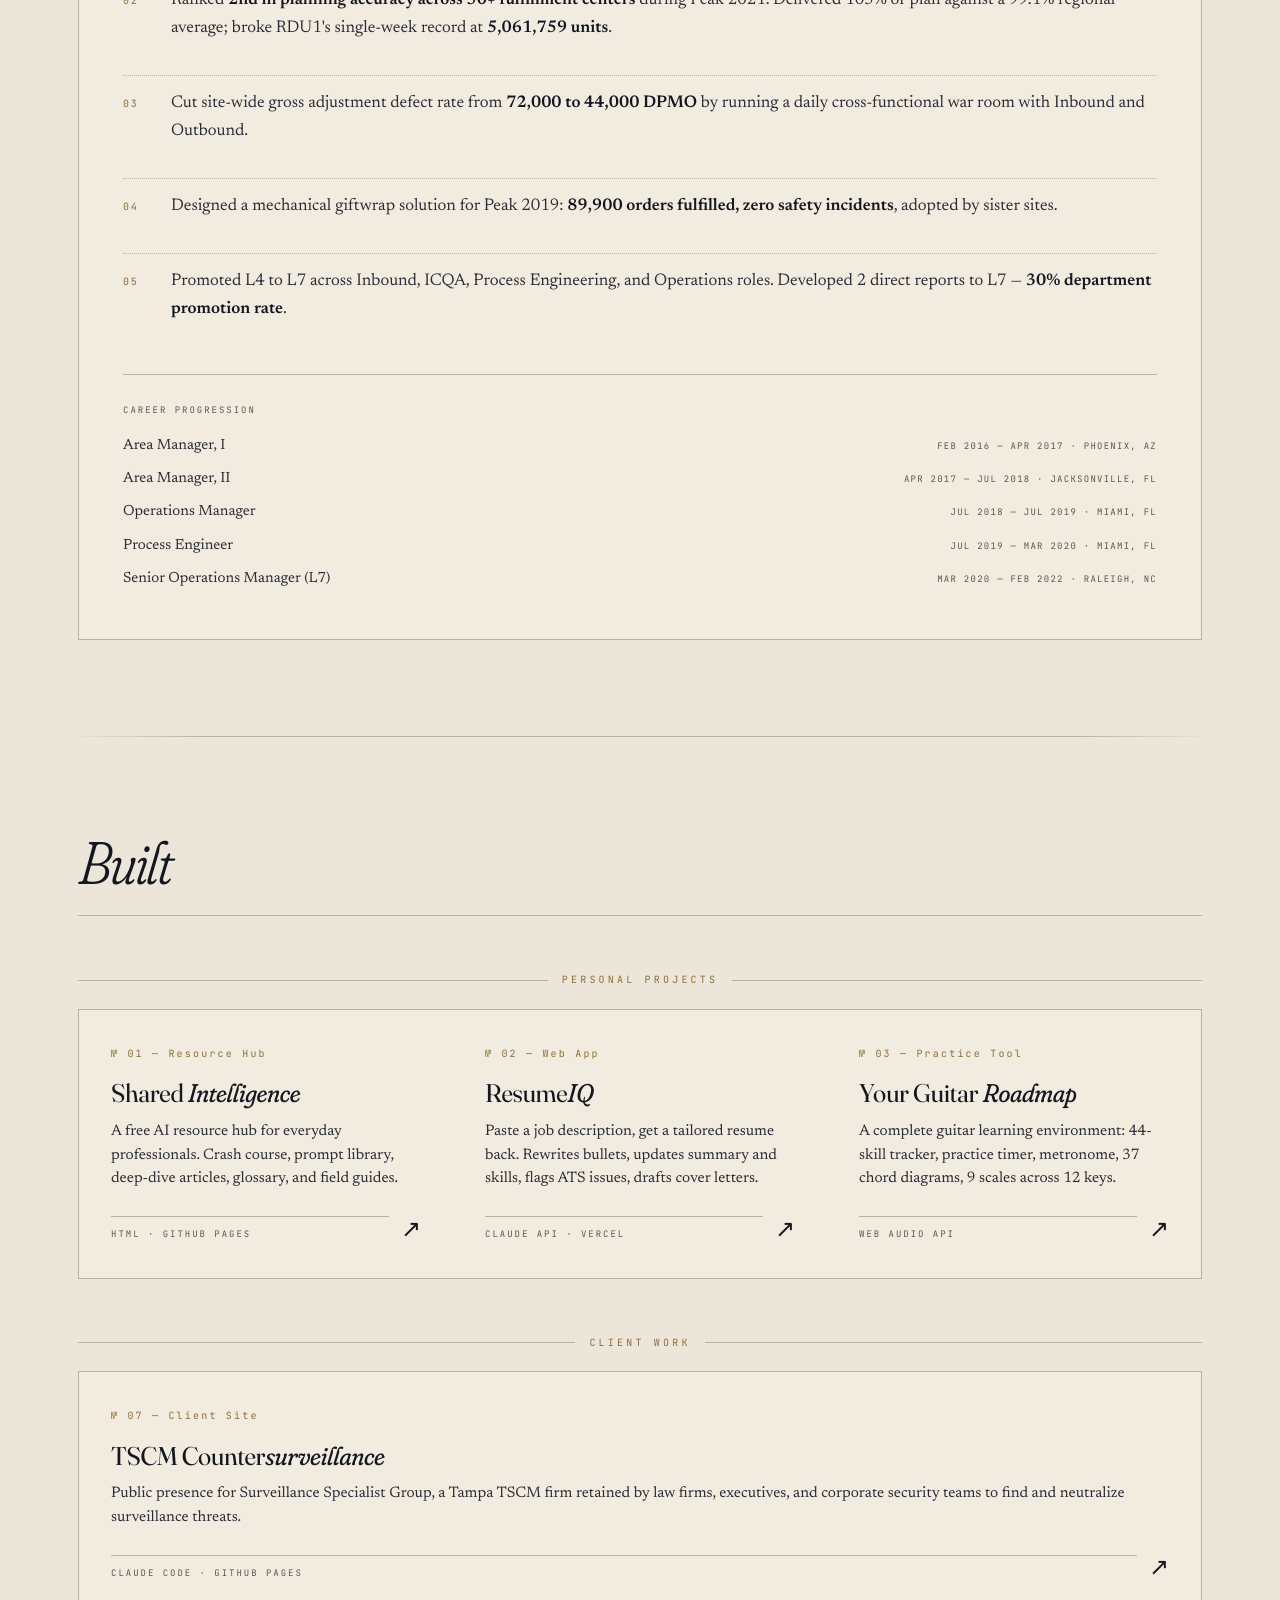
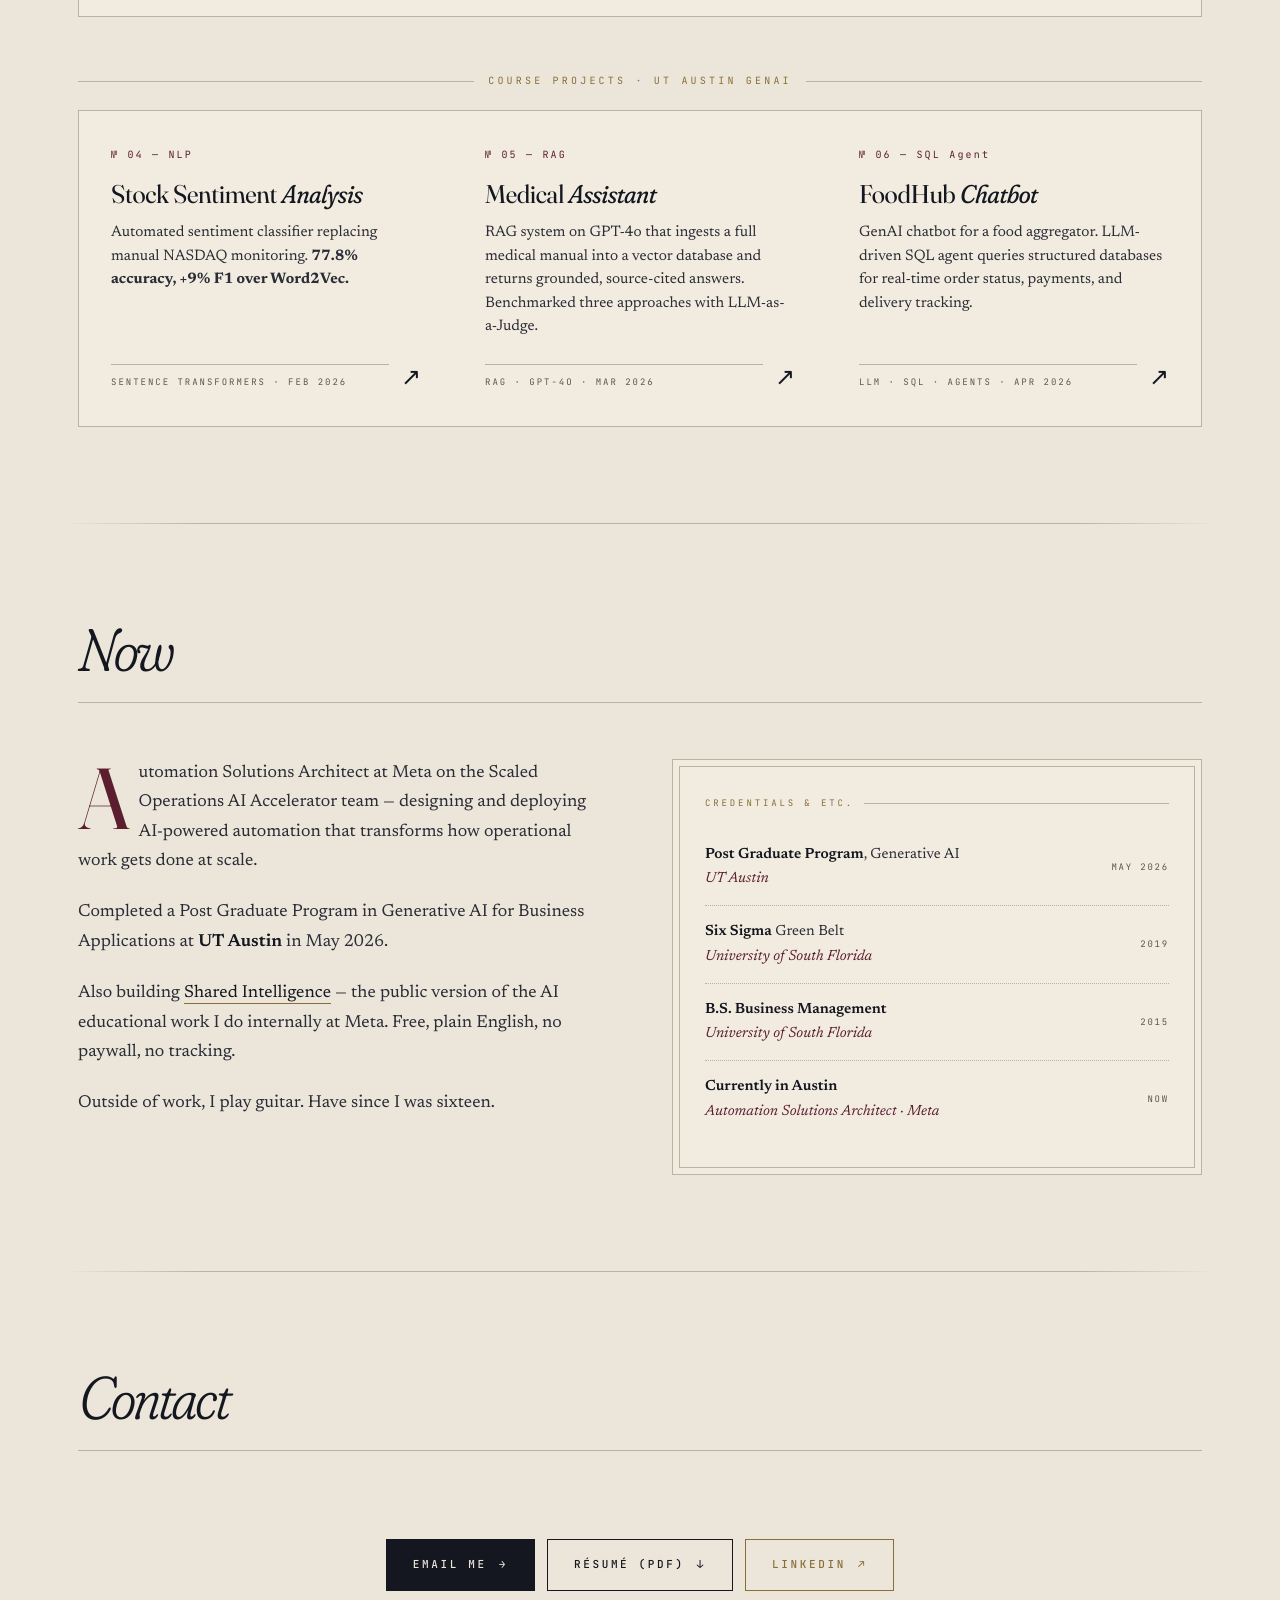
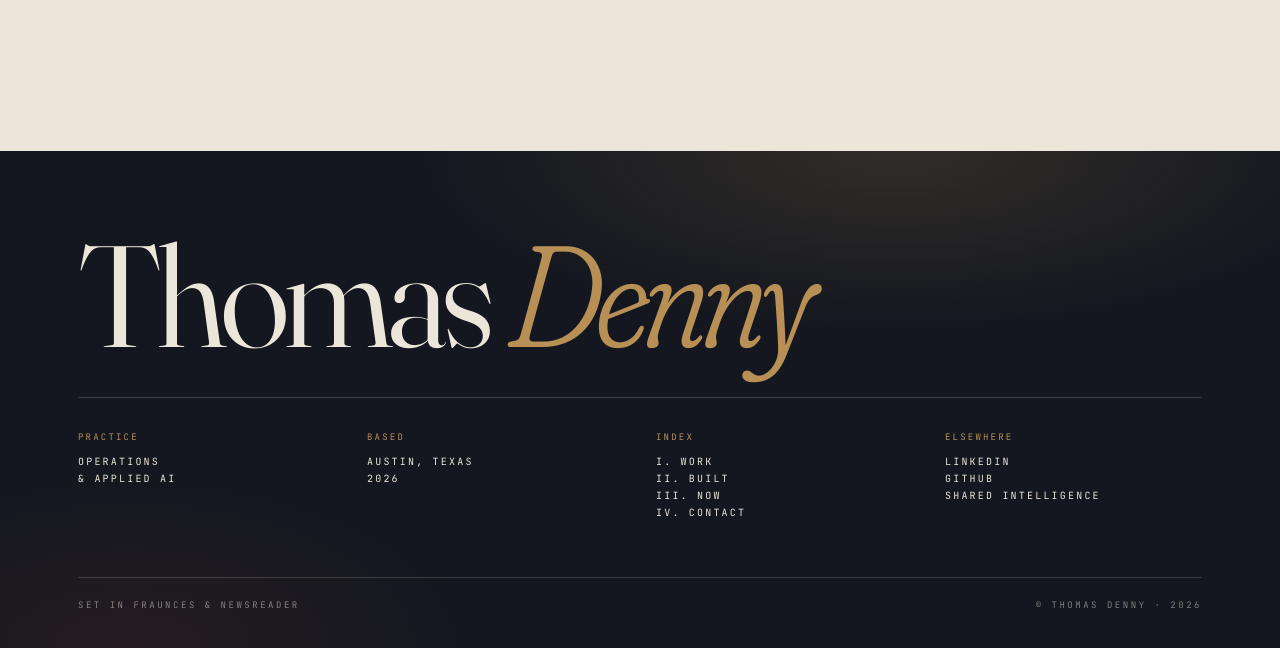
==== commit de019579: "Add TSCM Countersurveillance client project card and CLAUDE.md Adds a new "Client Work" collection t" ====
--- a/index.html
+++ b/index.html
@@ -261,6 +261,19 @@
         <p class="card-desc">A complete guitar learning environment: 44-skill tracker, practice timer, metronome, 37 chord diagrams, 9 scales across 12 keys.</p>
         <div class="card-foot">
           <span class="card-tag">Web Audio API</span>
+          <span class="card-arrow">↗︎</span>
+        </div>
+      </a>
+    </div>
+
+    <p class="collection-label">Client Work</p>
+    <div class="cards">
+      <a href="https://tscmcountersurveillance.com" target="_blank" rel="noopener" class="card reveal" data-stagger="1">
+        <div class="card-num">№ 07 — Client Site</div>
+        <h3 class="card-name">TSCM Counter<em>surveillance</em></h3>
+        <p class="card-desc">Public presence for Surveillance Specialist Group, a Tampa TSCM firm retained by law firms, executives, and corporate security teams to find and neutralize surveillance threats.</p>
+        <div class="card-foot">
+          <span class="card-tag">Claude Code · GitHub Pages</span>
           <span class="card-arrow">↗︎</span>
         </div>
       </a>
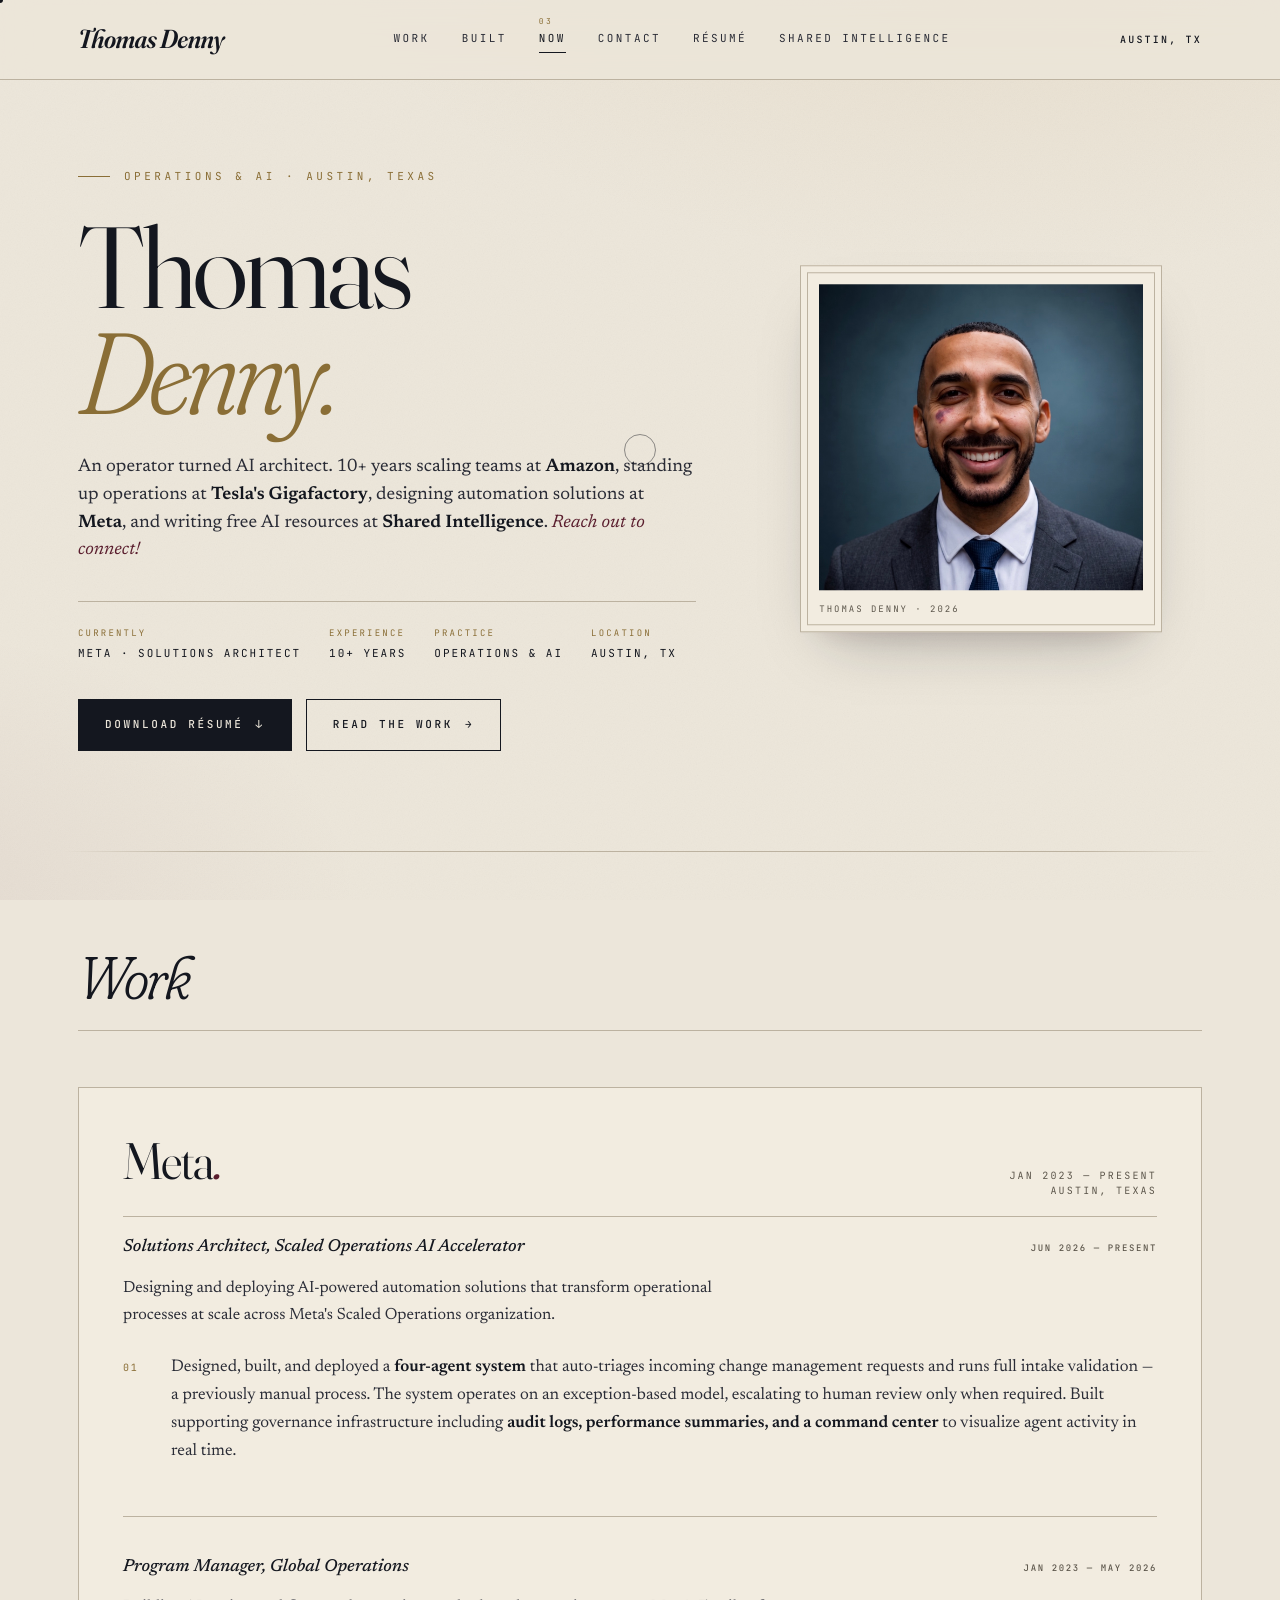
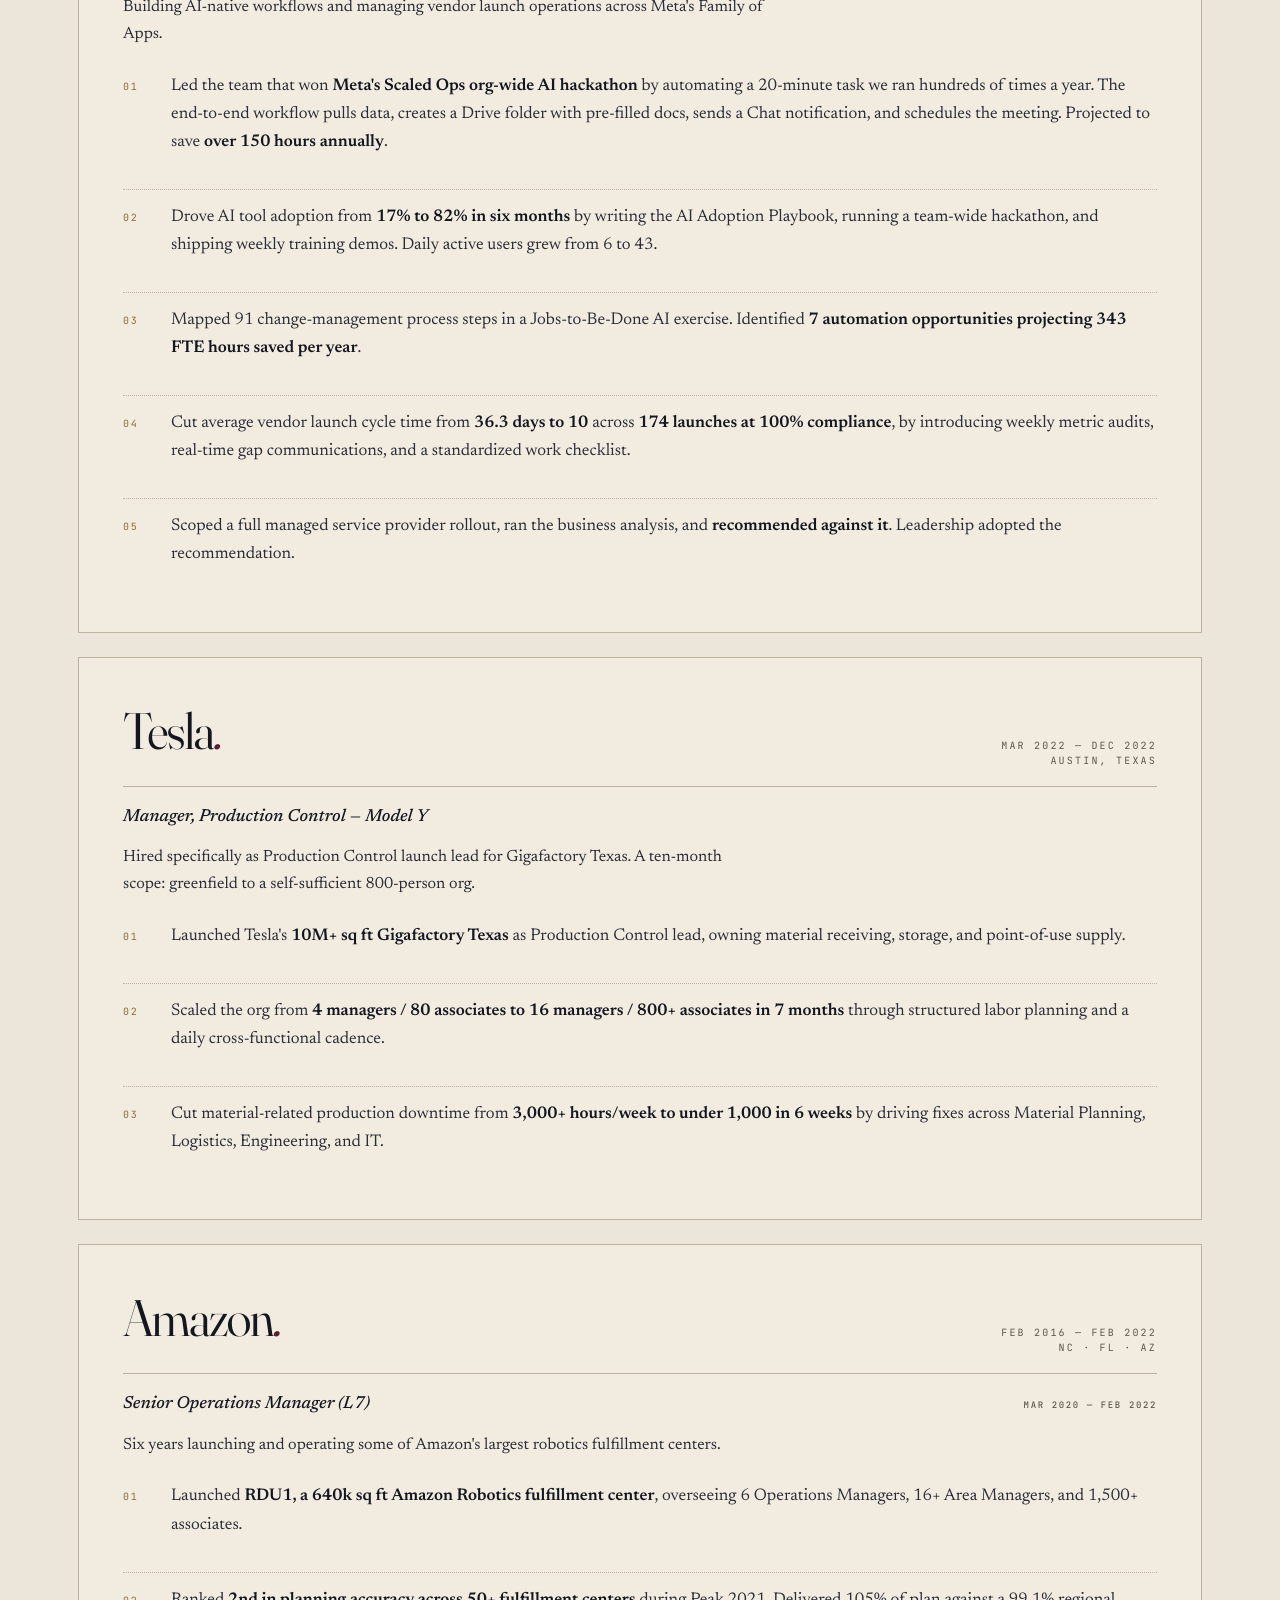
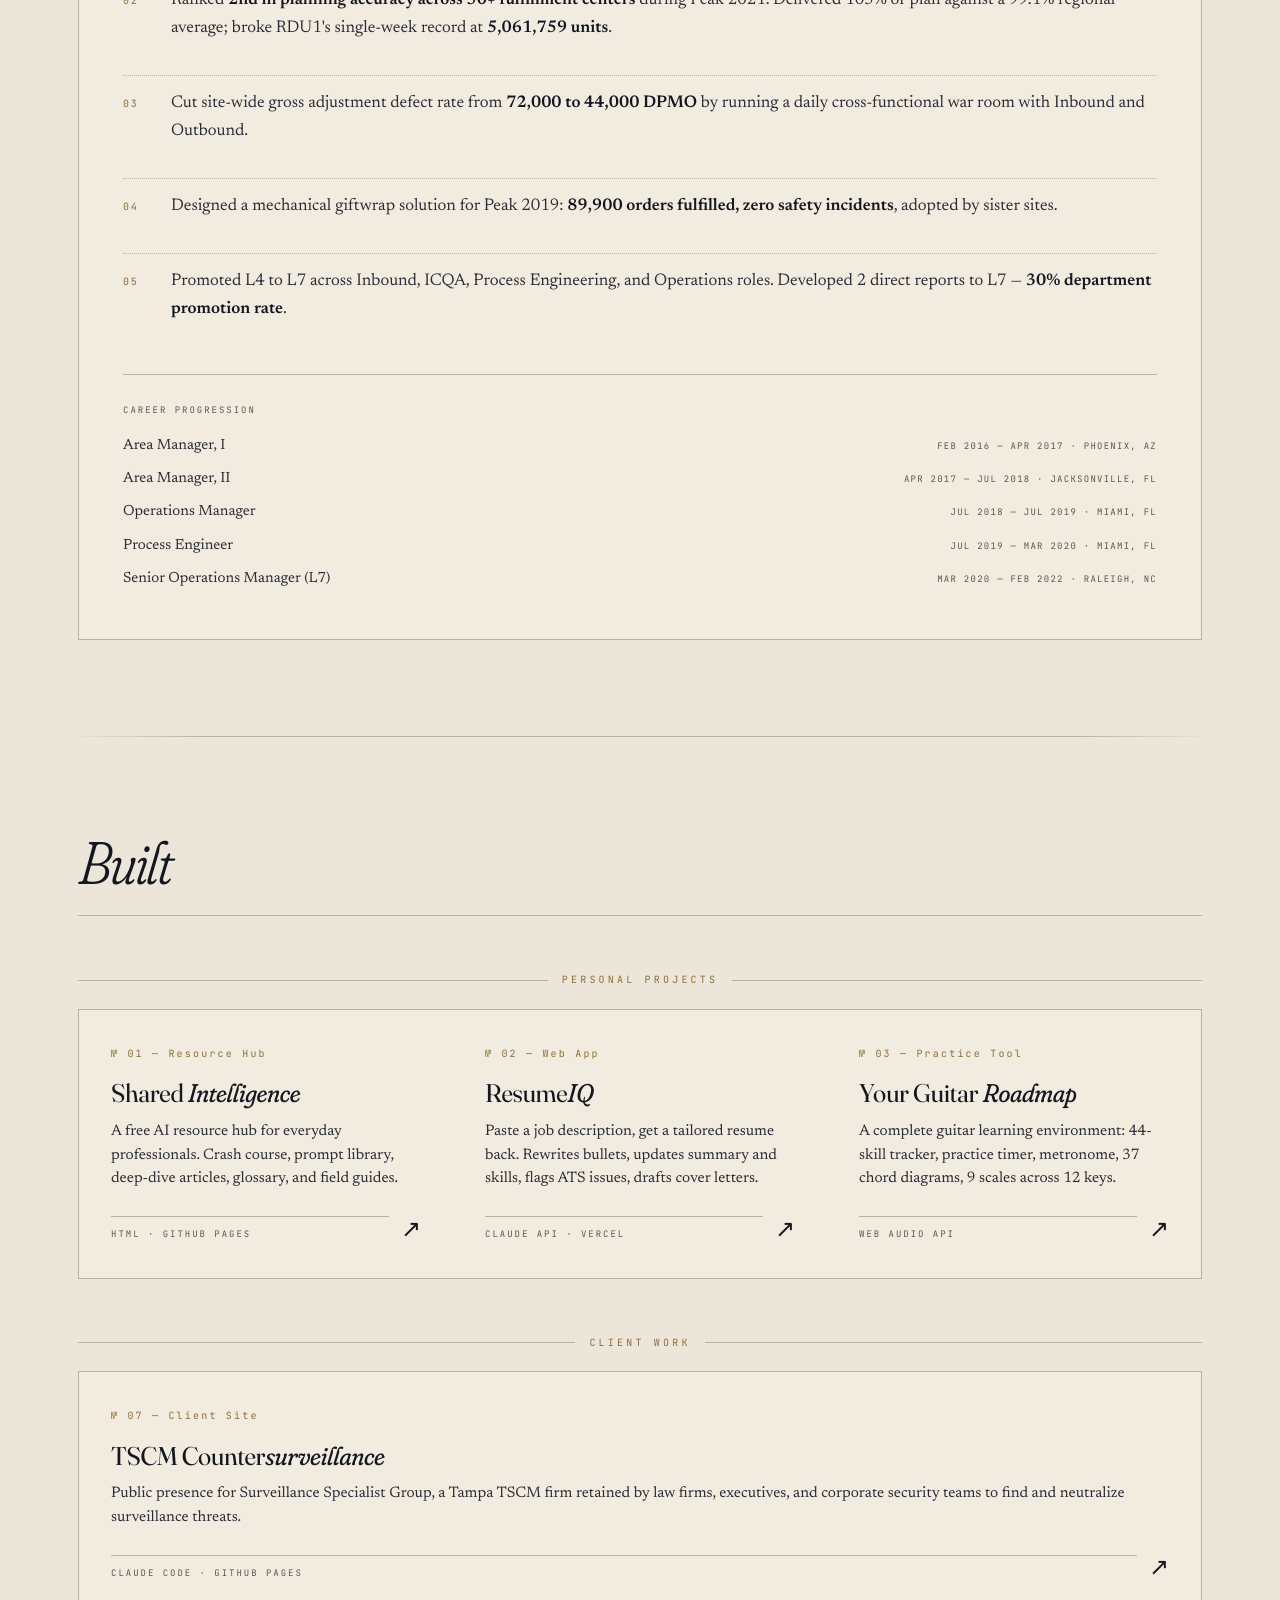
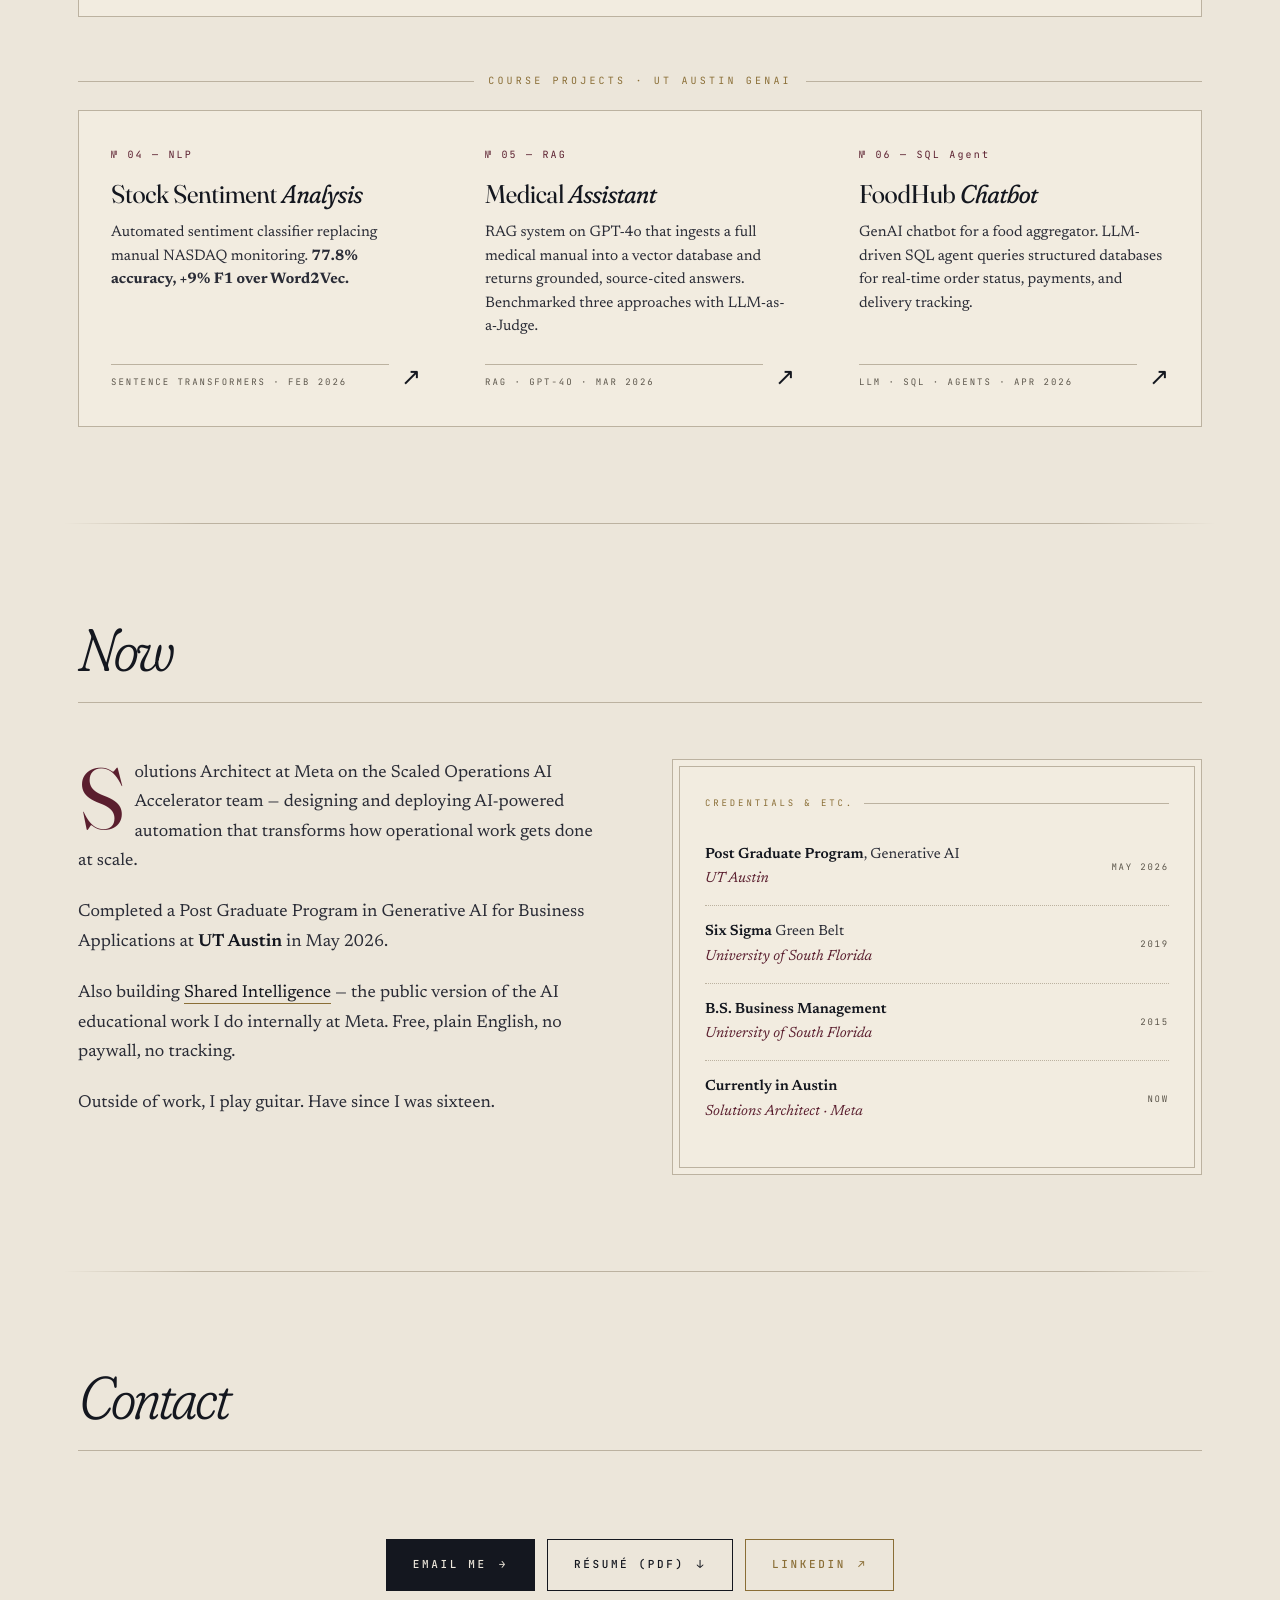
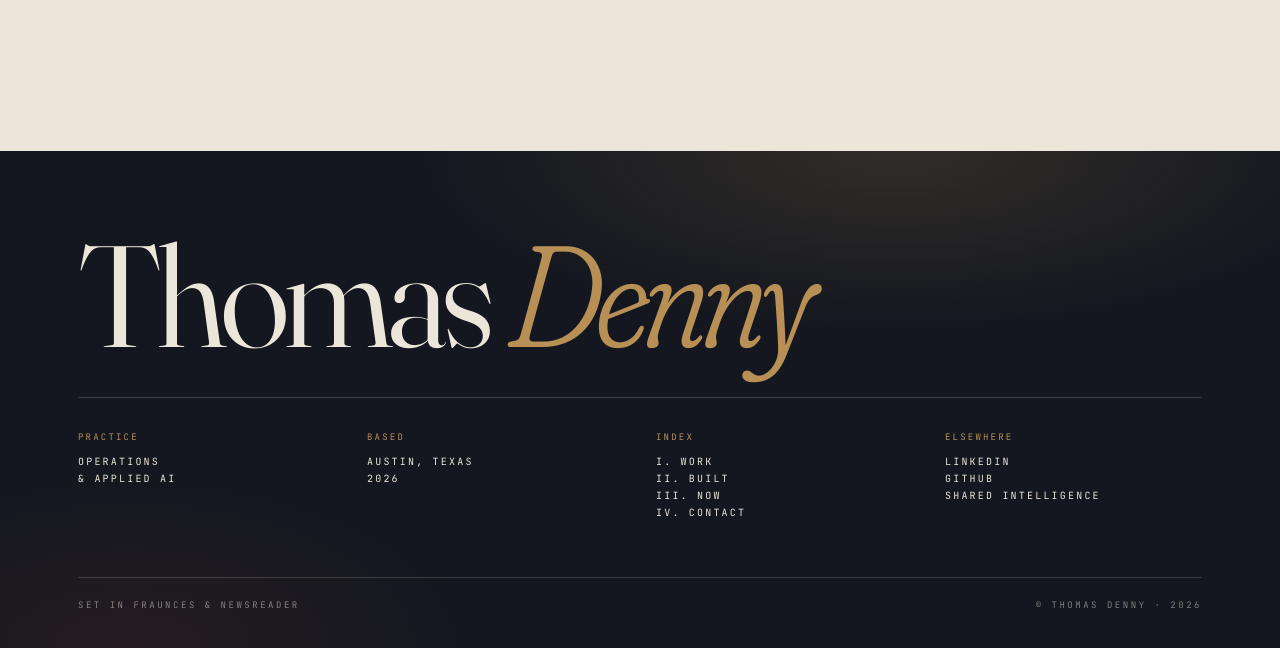
==== commit ec959a66: "Drop "Automation" from Solutions Architect title across all Meta references Co-Authored-By: Claude S" ====
--- a/index.html
+++ b/index.html
@@ -8,7 +8,7 @@
   <link rel="icon" type="image/png" sizes="512x512" href="/favicon-512.png" />
   <link rel="apple-touch-icon" href="/apple-touch-icon.png" />
   <title>Thomas Denny — Operations & AI</title>
-  <meta name="description" content="Automation Solution Architect at Meta. Ten years building and scaling operations at Amazon, Tesla, and Meta. Currently designing automation solutions and AI-native workflows." />
+  <meta name="description" content="Solutions Architect at Meta. Ten years building and scaling operations at Amazon, Tesla, and Meta. Currently designing automation solutions and AI-native workflows." />
   <meta name="author" content="Thomas Denny" />
 
   <!-- Open Graph -->
@@ -31,7 +31,7 @@
     "@context": "https://schema.org",
     "@type": "Person",
     "name": "Thomas Denny",
-    "jobTitle": "Automation Solutions Architect",
+    "jobTitle": "Solutions Architect",
     "worksFor": { "@type": "Organization", "name": "Meta" },
     "url": "https://thomasdenny.co",
     "image": "https://thomasdenny.co/headshot.jpg",
@@ -42,14 +42,14 @@
     ],
     "knowsAbout": ["Operations Management", "AI Adoption", "Program Management", "Generative AI", "Vendor Management", "Process Improvement", "Change Management", "Lean Manufacturing"],
     "sameAs": ["https://linkedin.com/in/thomasdenny1/", "https://github.com/thodenny", "https://sharedintelligence.co"],
-    "description": "Automation Solutions Architect at Meta. Ten years scaling teams at Amazon, Tesla, and Meta. Designing and deploying AI-powered automation solutions at scale."
+    "description": "Solutions Architect at Meta. Ten years scaling teams at Amazon, Tesla, and Meta. Designing and deploying AI-powered automation solutions at scale."
   }
   </script>
 
   <link rel="preconnect" href="https://fonts.googleapis.com" />
   <link rel="preconnect" href="https://fonts.gstatic.com" crossorigin />
   <link href="https://fonts.googleapis.com/css2?family=Fraunces:ital,opsz,wght,SOFT,WONK@0,9..144,300..900,0..100,0..1;1,9..144,300..900,0..100,0..1&family=Newsreader:ital,opsz,wght@0,6..72,400..700;1,6..72,400..700&family=JetBrains+Mono:wght@400;500&display=swap" rel="stylesheet" />
-  <link rel="stylesheet" href="/styles.css?v=mobilenav3" />
+  <link rel="stylesheet" href="/styles.css?v=mobilenav4" />
 </head>
 <body>
 
@@ -160,7 +160,7 @@
           <div class="work-period">Jan 2023 — Present<br />Austin, Texas</div>
         </header>
 
-        <p class="work-role">Automation Solutions Architect, Scaled Operations AI Accelerator <span class="work-role-period">Jun 2026 — Present</span></p>
+        <p class="work-role">Solutions Architect, Scaled Operations AI Accelerator <span class="work-role-period">Jun 2026 — Present</span></p>
         <p class="work-summary">Designing and deploying AI-powered automation solutions that transform operational processes at scale across Meta's Scaled Operations organization.</p>
         <ul class="bullets">
           <li><span class="num">01</span><span>Designed, built, and deployed a <strong>four-agent system</strong> that auto-triages incoming change management requests and runs full intake validation — a previously manual process. The system operates on an exception-based model, escalating to human review only when required. Built supporting governance infrastructure including <strong>audit logs, performance summaries, and a command center</strong> to visualize agent activity in real time.</span></li>
@@ -323,7 +323,7 @@
 
     <div class="dossier">
       <div class="dossier-prose reveal" data-stagger="1">
-        <p>Automation Solutions Architect at Meta on the Scaled Operations AI Accelerator team — designing and deploying AI-powered automation that transforms how operational work gets done at scale.</p>
+        <p>Solutions Architect at Meta on the Scaled Operations AI Accelerator team — designing and deploying AI-powered automation that transforms how operational work gets done at scale.</p>
         <p>Completed a Post Graduate Program in Generative AI for Business Applications at <strong>UT Austin</strong> in May 2026.</p>
         <p>Also building <a href="https://sharedintelligence.co" target="_blank" rel="noopener">Shared Intelligence</a> — the public version of the AI educational work I do internally at Meta. Free, plain English, no paywall, no tracking.</p>
         <p>Outside of work, I play guitar. Have since I was sixteen.</p>
@@ -335,7 +335,7 @@
           <li><span><strong>Post Graduate Program</strong>, Generative AI<br /><em>UT Austin</em></span><span class="when">May 2026</span></li>
           <li><span><strong>Six Sigma</strong> Green Belt<br /><em>University of South Florida</em></span><span class="when">2019</span></li>
           <li><span><strong>B.S. Business Management</strong><br /><em>University of South Florida</em></span><span class="when">2015</span></li>
-          <li><span><strong>Currently in Austin</strong><br /><em>Automation Solutions Architect · Meta</em></span><span class="when">Now</span></li>
+          <li><span><strong>Currently in Austin</strong><br /><em>Solutions Architect · Meta</em></span><span class="when">Now</span></li>
         </ul>
       </aside>
     </div>
@@ -402,7 +402,7 @@
     </div>
   </footer>
 
-  <script src="/scripts.js?v=mobilenav3"></script>
+  <script src="/scripts.js?v=mobilenav4"></script>
   <script>
     (function () {
       var sectionIds = ['work', 'built', 'now', 'contact'];
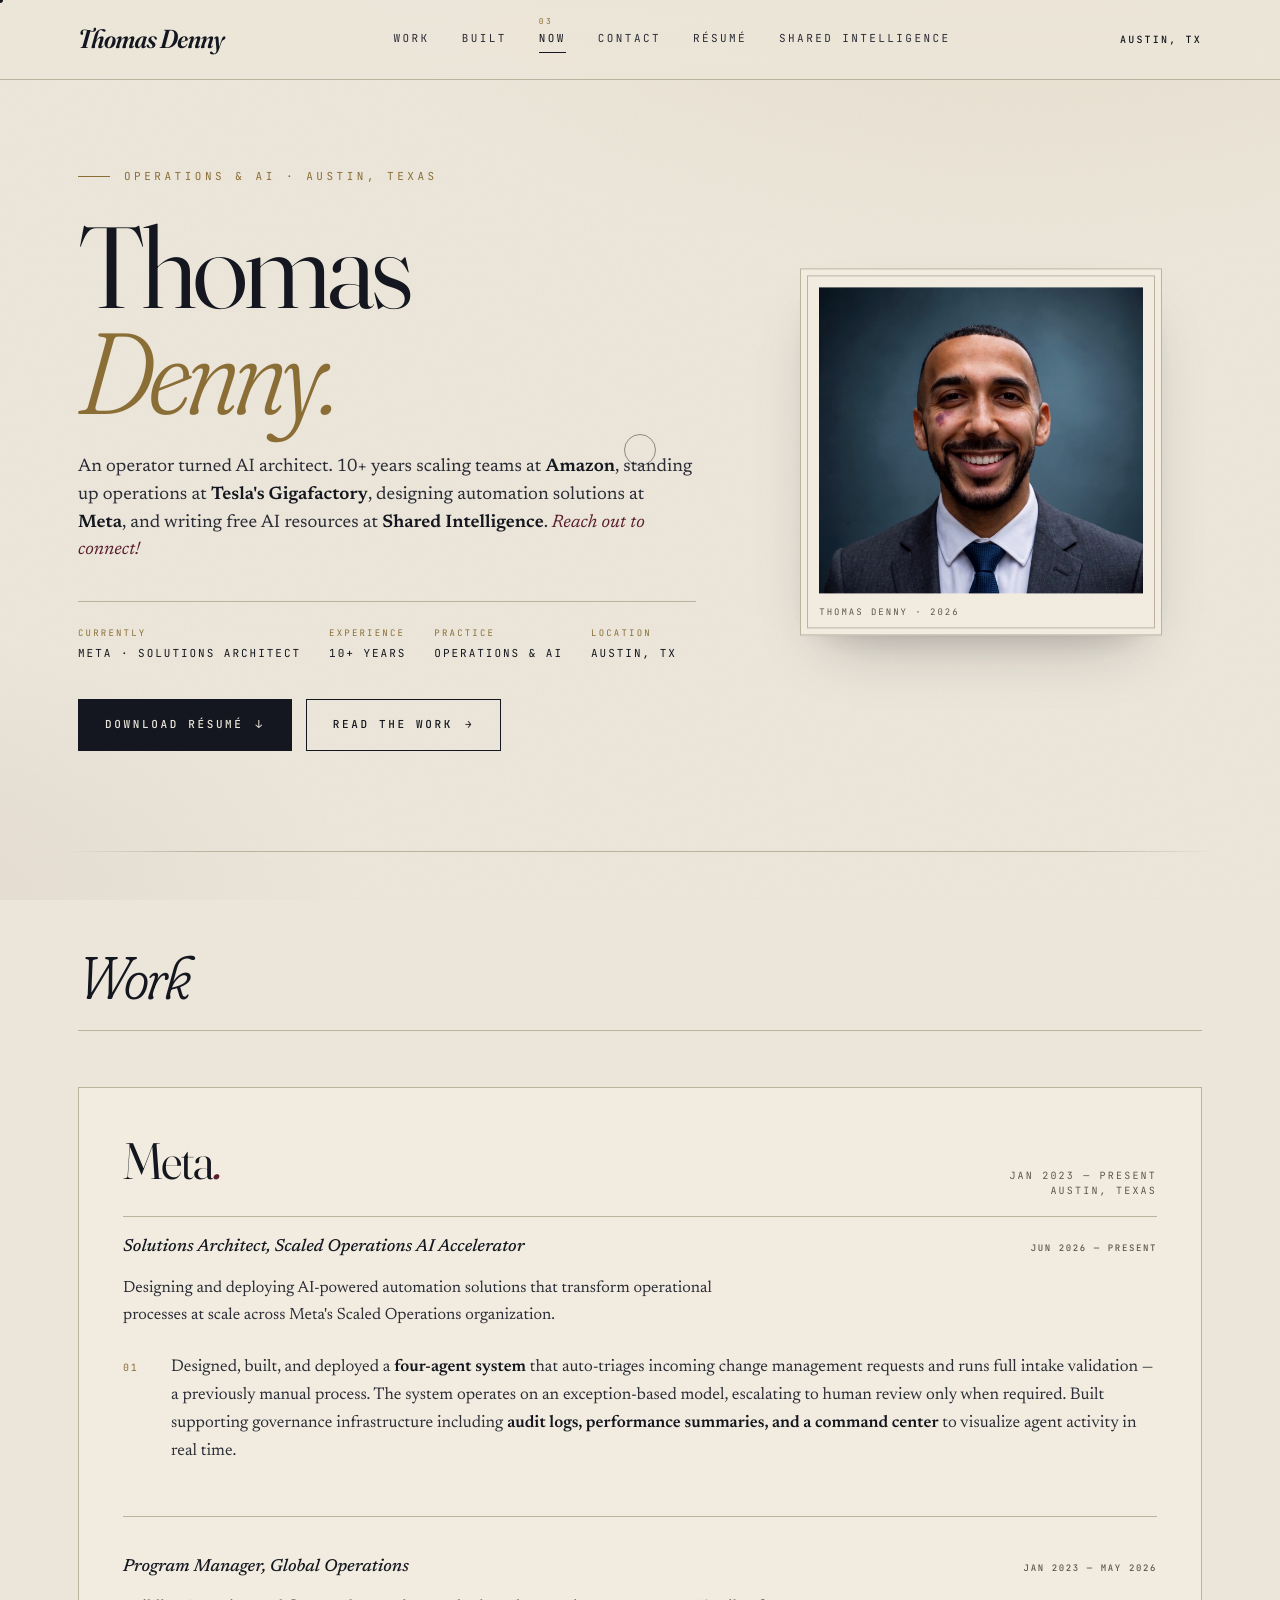
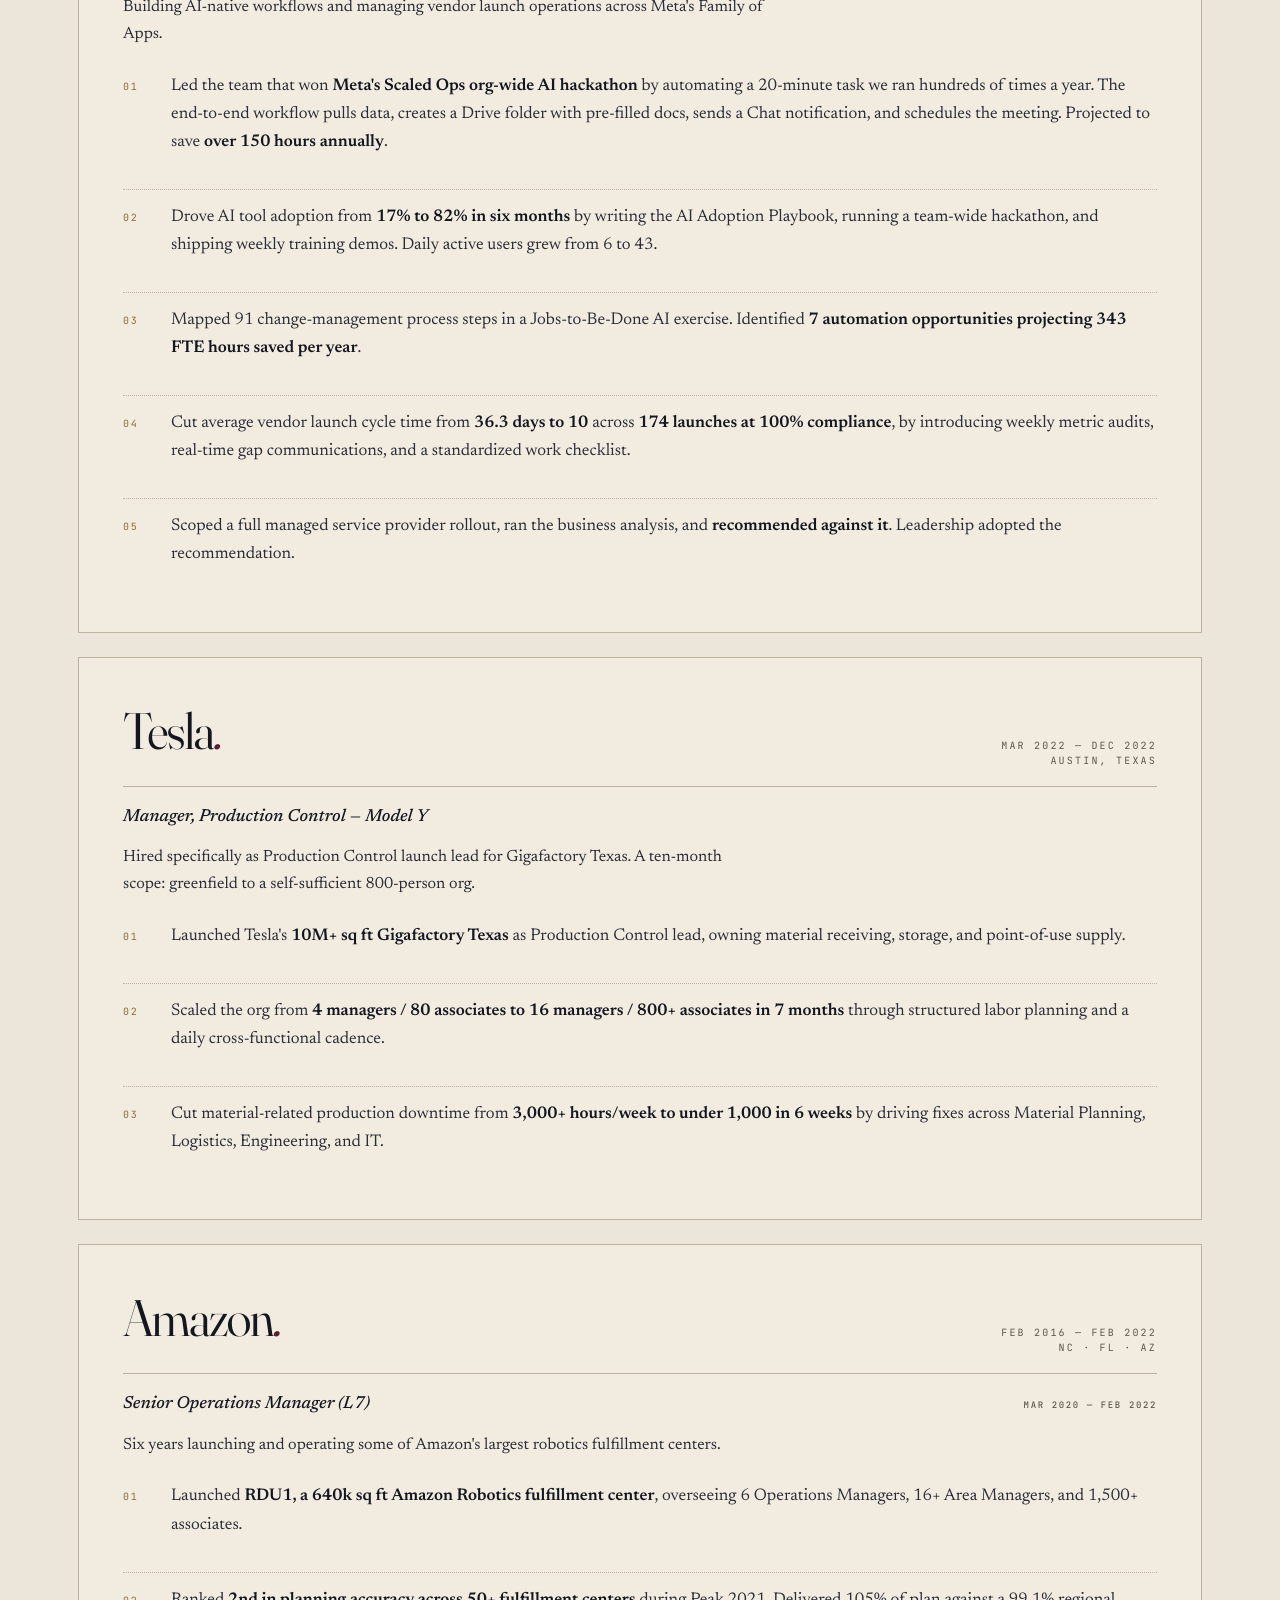
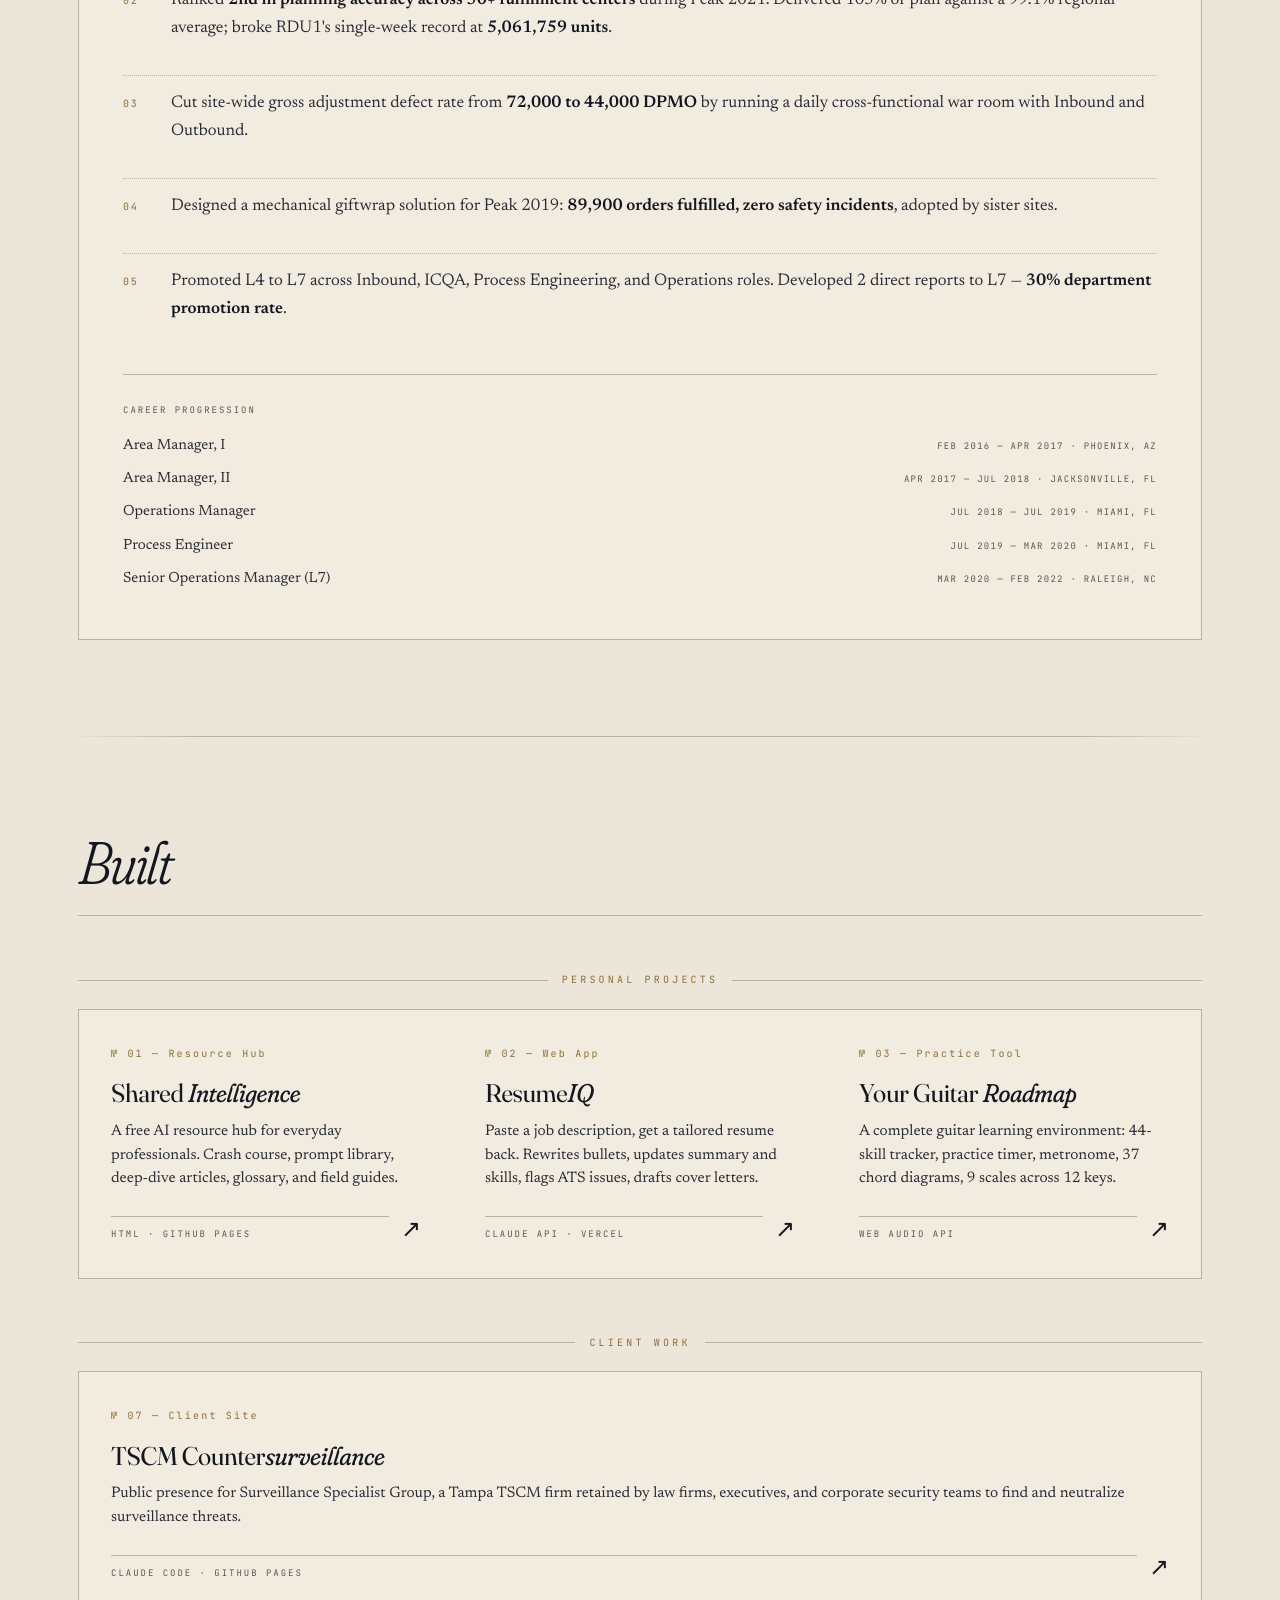
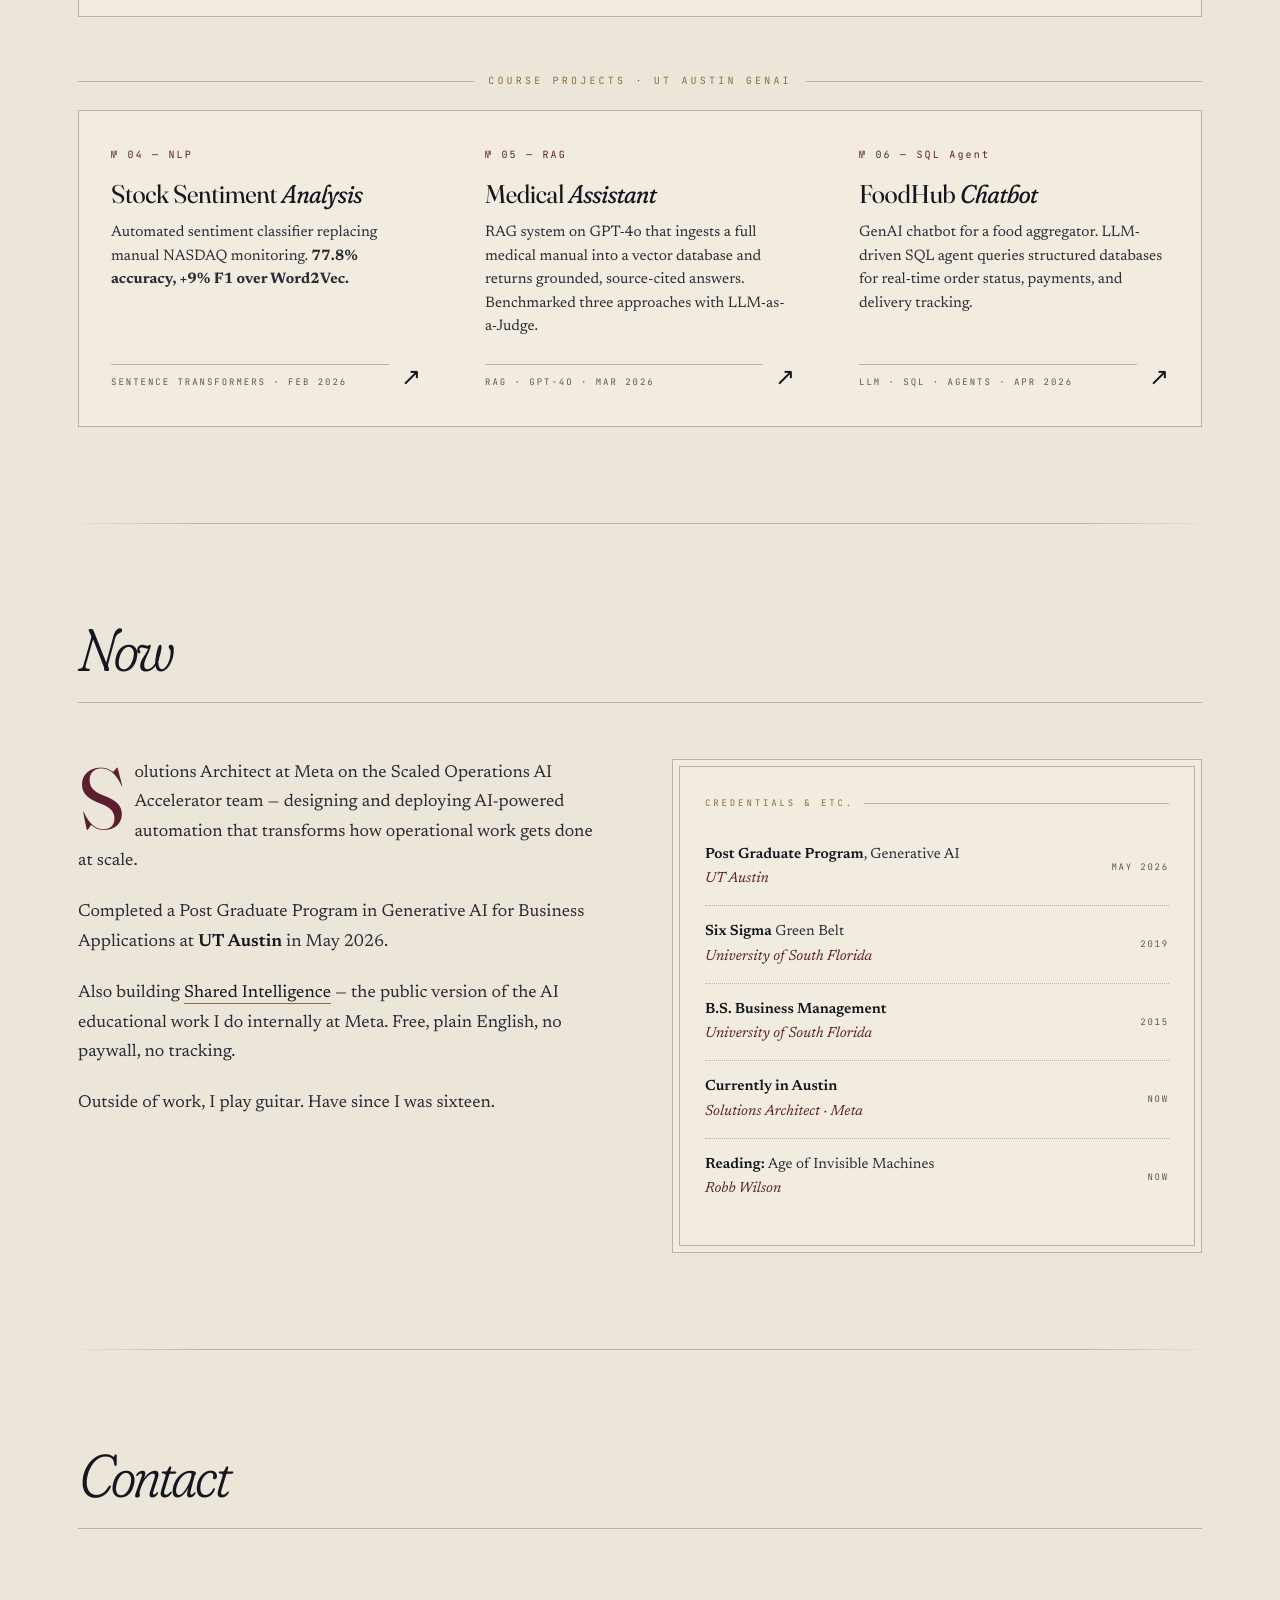
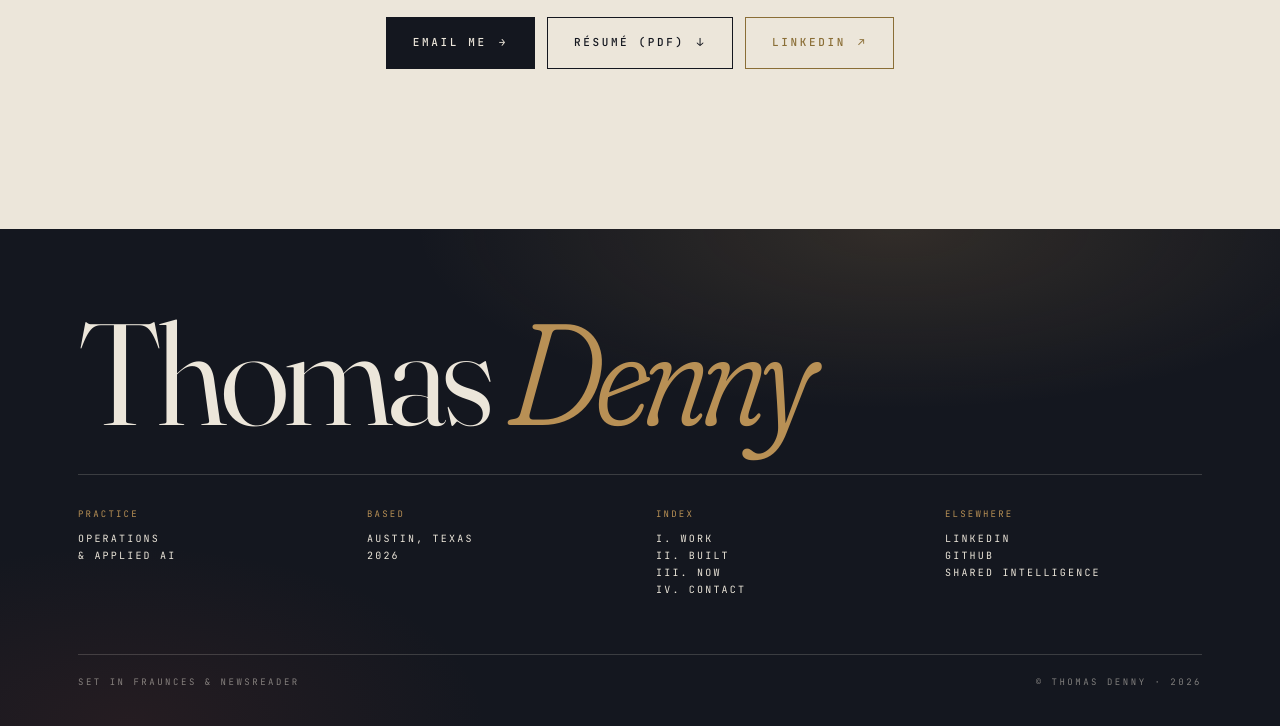
==== commit 17d3ab51: "Add current read to Now section (Age of Invisible Machines) Co-Authored-By: Claude Sonnet 4.6 <norep" ====
--- a/index.html
+++ b/index.html
@@ -49,7 +49,7 @@
   <link rel="preconnect" href="https://fonts.googleapis.com" />
   <link rel="preconnect" href="https://fonts.gstatic.com" crossorigin />
   <link href="https://fonts.googleapis.com/css2?family=Fraunces:ital,opsz,wght,SOFT,WONK@0,9..144,300..900,0..100,0..1;1,9..144,300..900,0..100,0..1&family=Newsreader:ital,opsz,wght@0,6..72,400..700;1,6..72,400..700&family=JetBrains+Mono:wght@400;500&display=swap" rel="stylesheet" />
-  <link rel="stylesheet" href="/styles.css?v=mobilenav4" />
+  <link rel="stylesheet" href="/styles.css?v=mobilenav5" />
 </head>
 <body>
 
@@ -336,6 +336,7 @@
           <li><span><strong>Six Sigma</strong> Green Belt<br /><em>University of South Florida</em></span><span class="when">2019</span></li>
           <li><span><strong>B.S. Business Management</strong><br /><em>University of South Florida</em></span><span class="when">2015</span></li>
           <li><span><strong>Currently in Austin</strong><br /><em>Solutions Architect · Meta</em></span><span class="when">Now</span></li>
+          <li><span><strong>Reading:</strong> Age of Invisible Machines<br /><em>Robb Wilson</em></span><span class="when">Now</span></li>
         </ul>
       </aside>
     </div>
@@ -402,7 +403,7 @@
     </div>
   </footer>
 
-  <script src="/scripts.js?v=mobilenav4"></script>
+  <script src="/scripts.js?v=mobilenav5"></script>
   <script>
     (function () {
       var sectionIds = ['work', 'built', 'now', 'contact'];
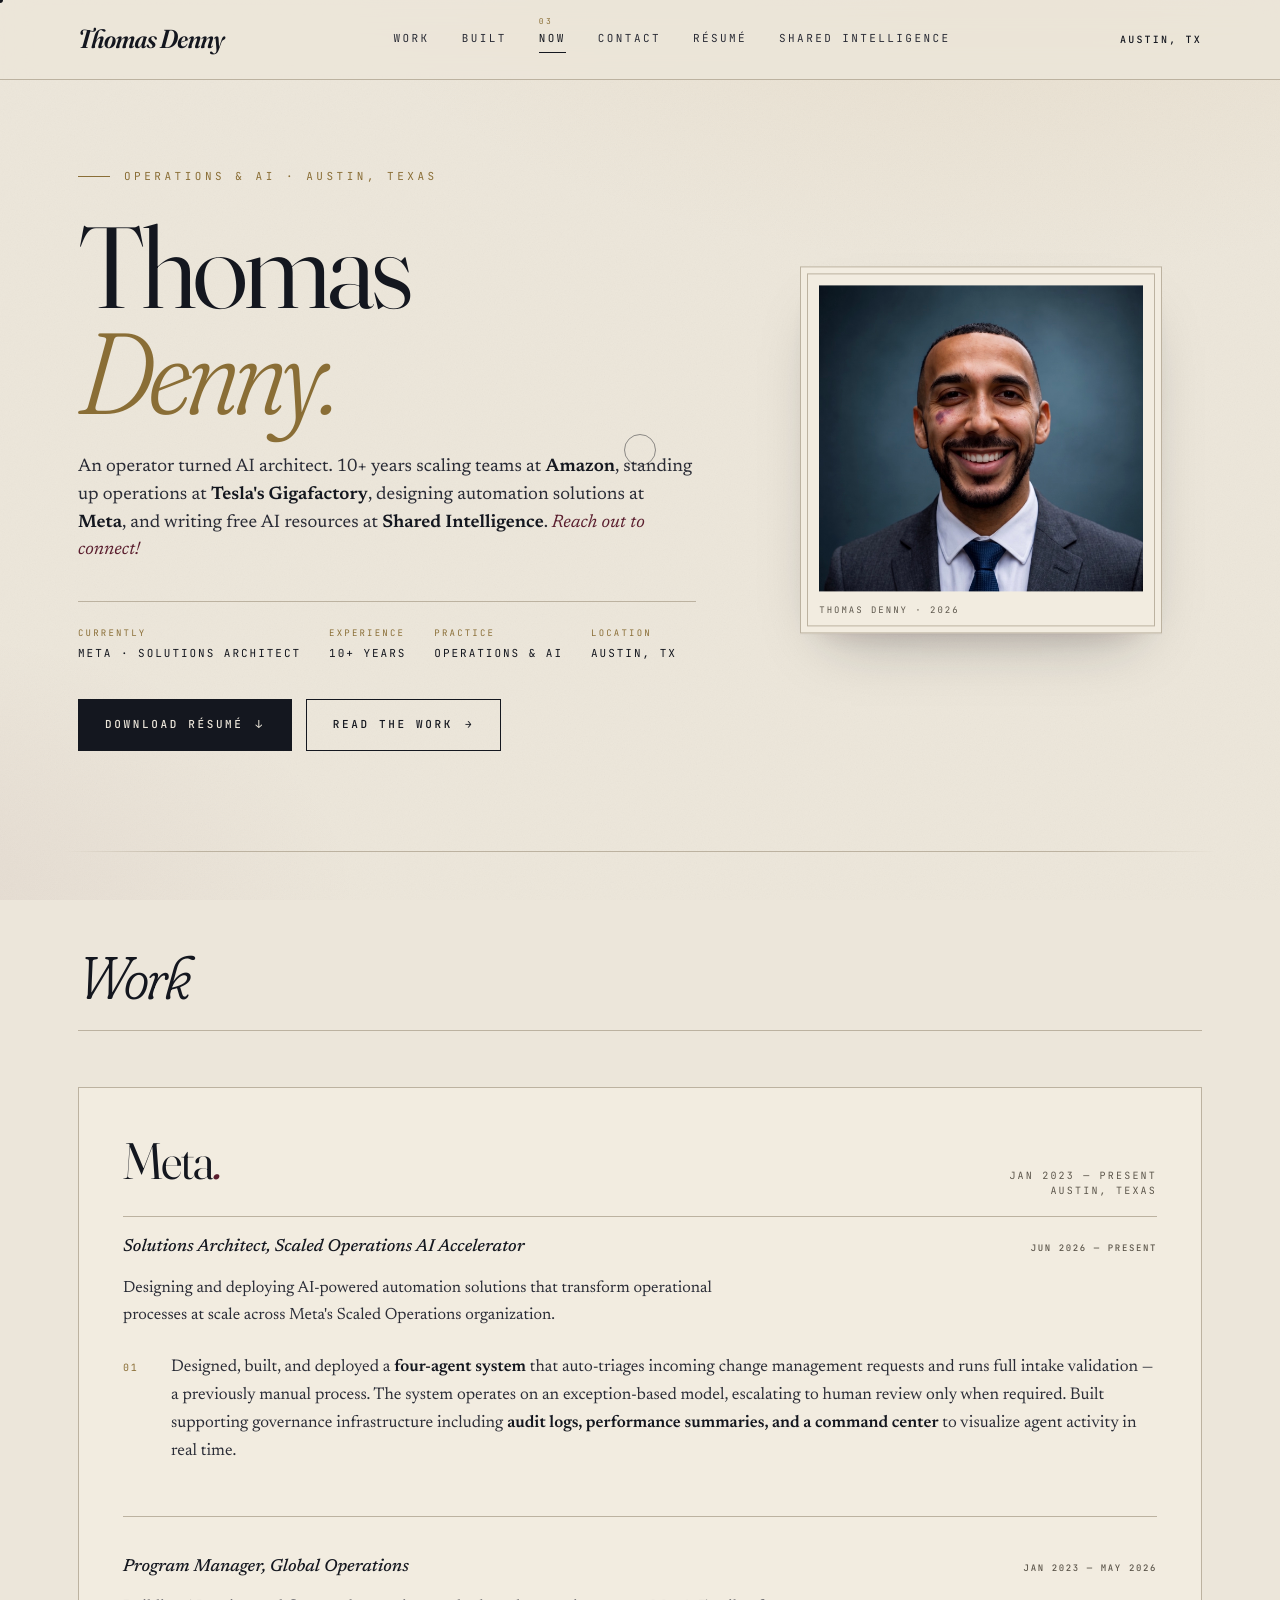
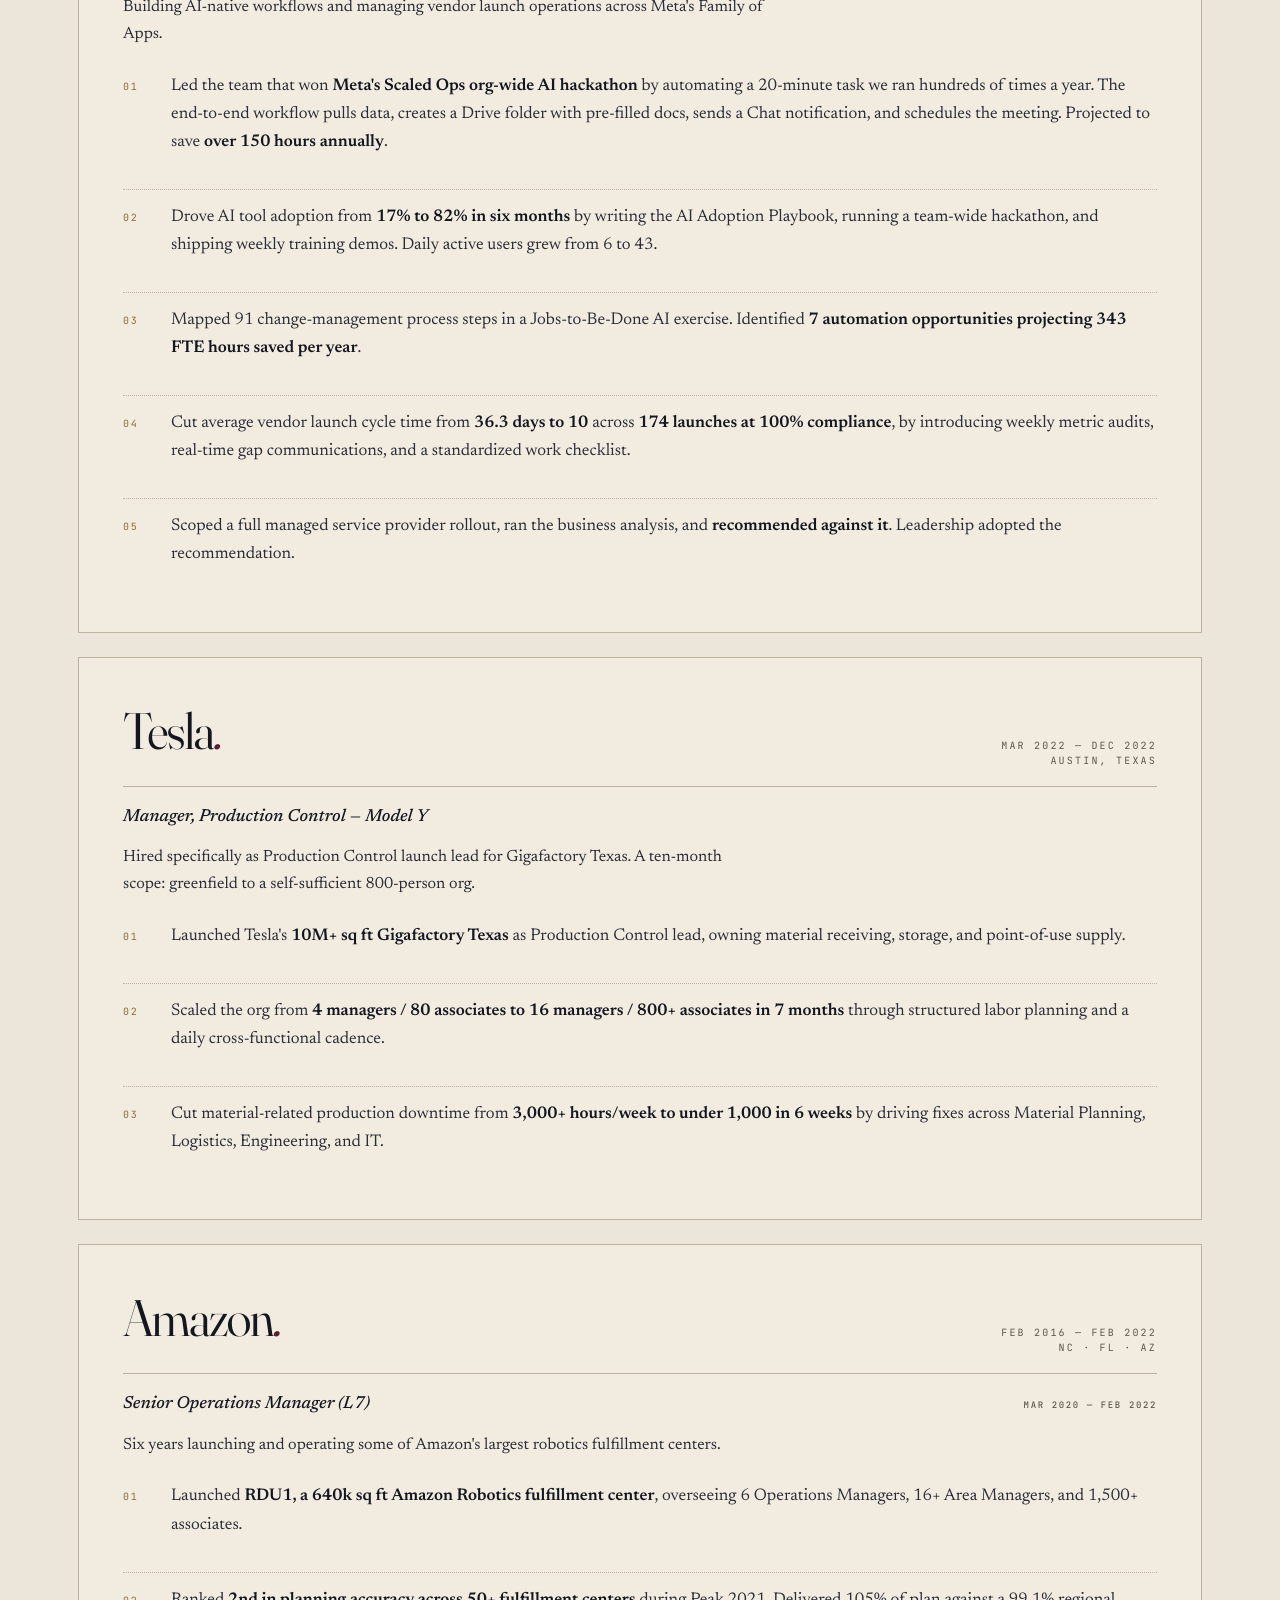
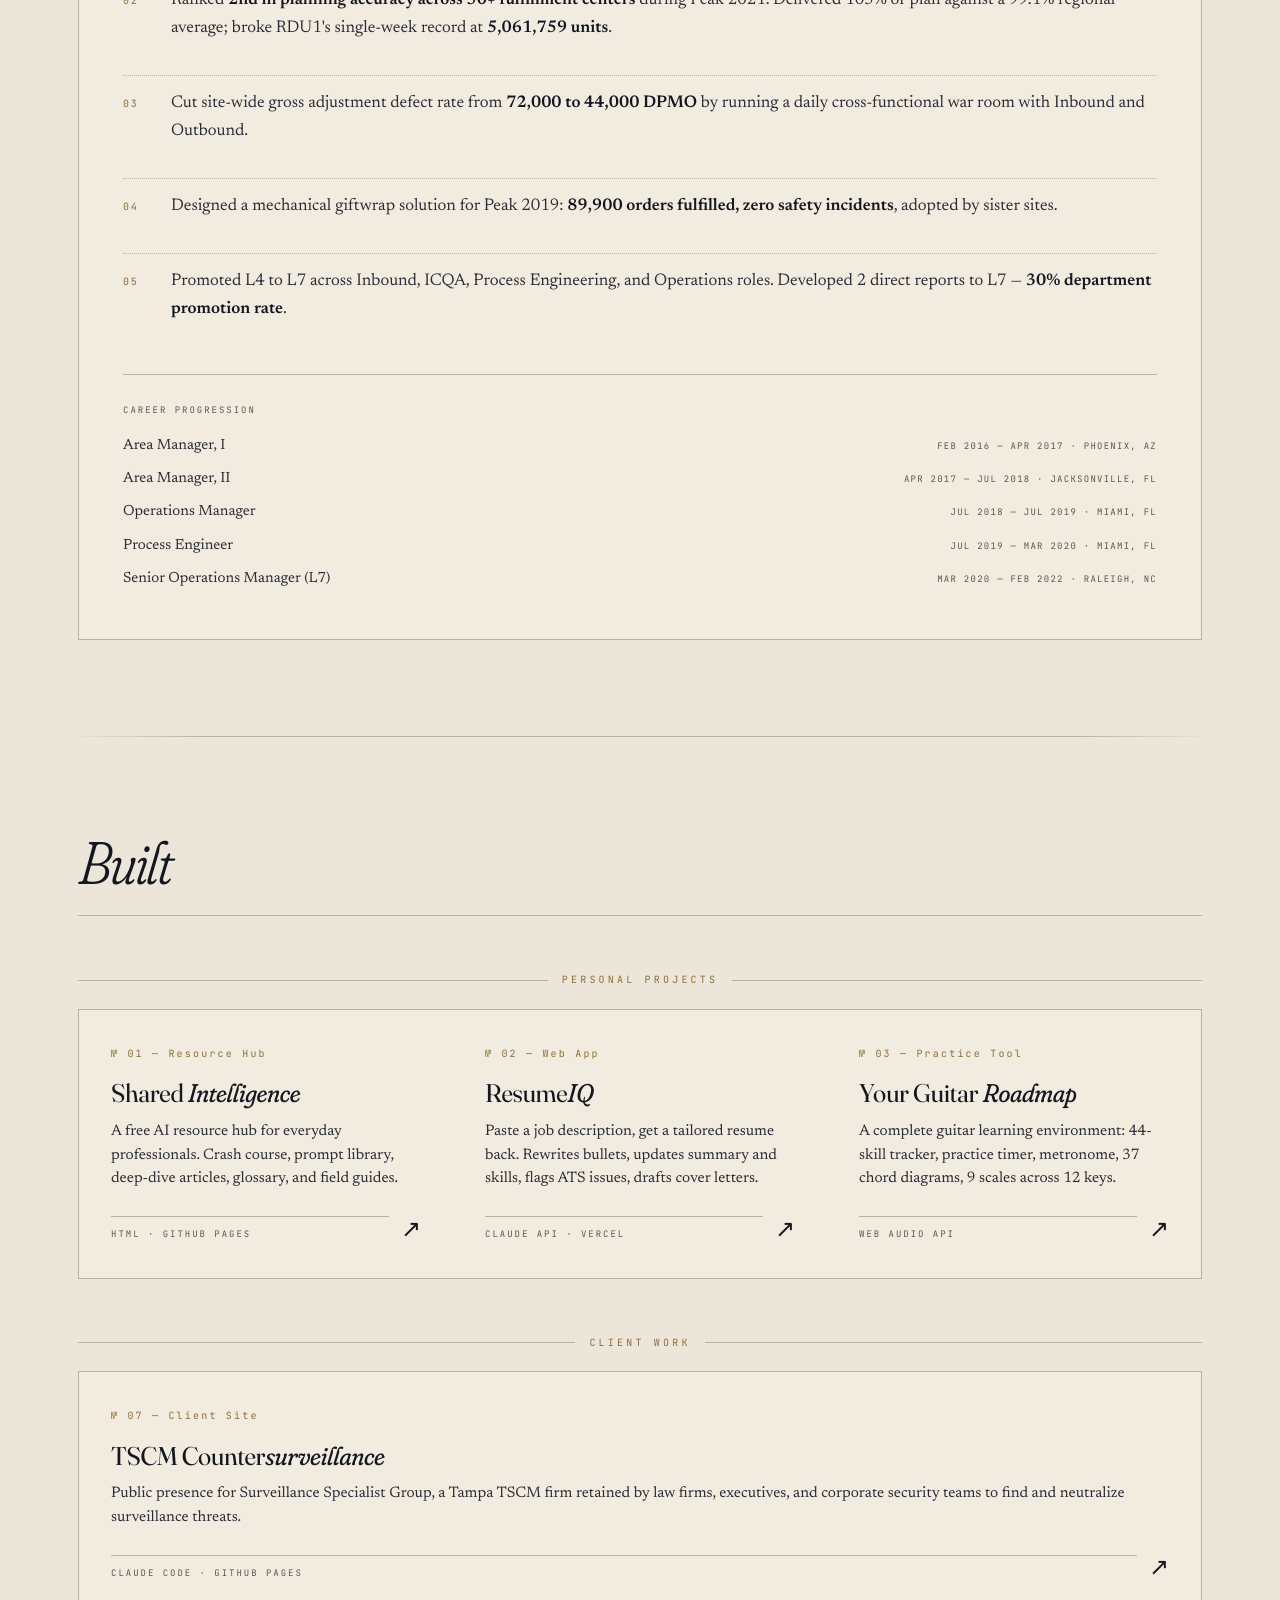
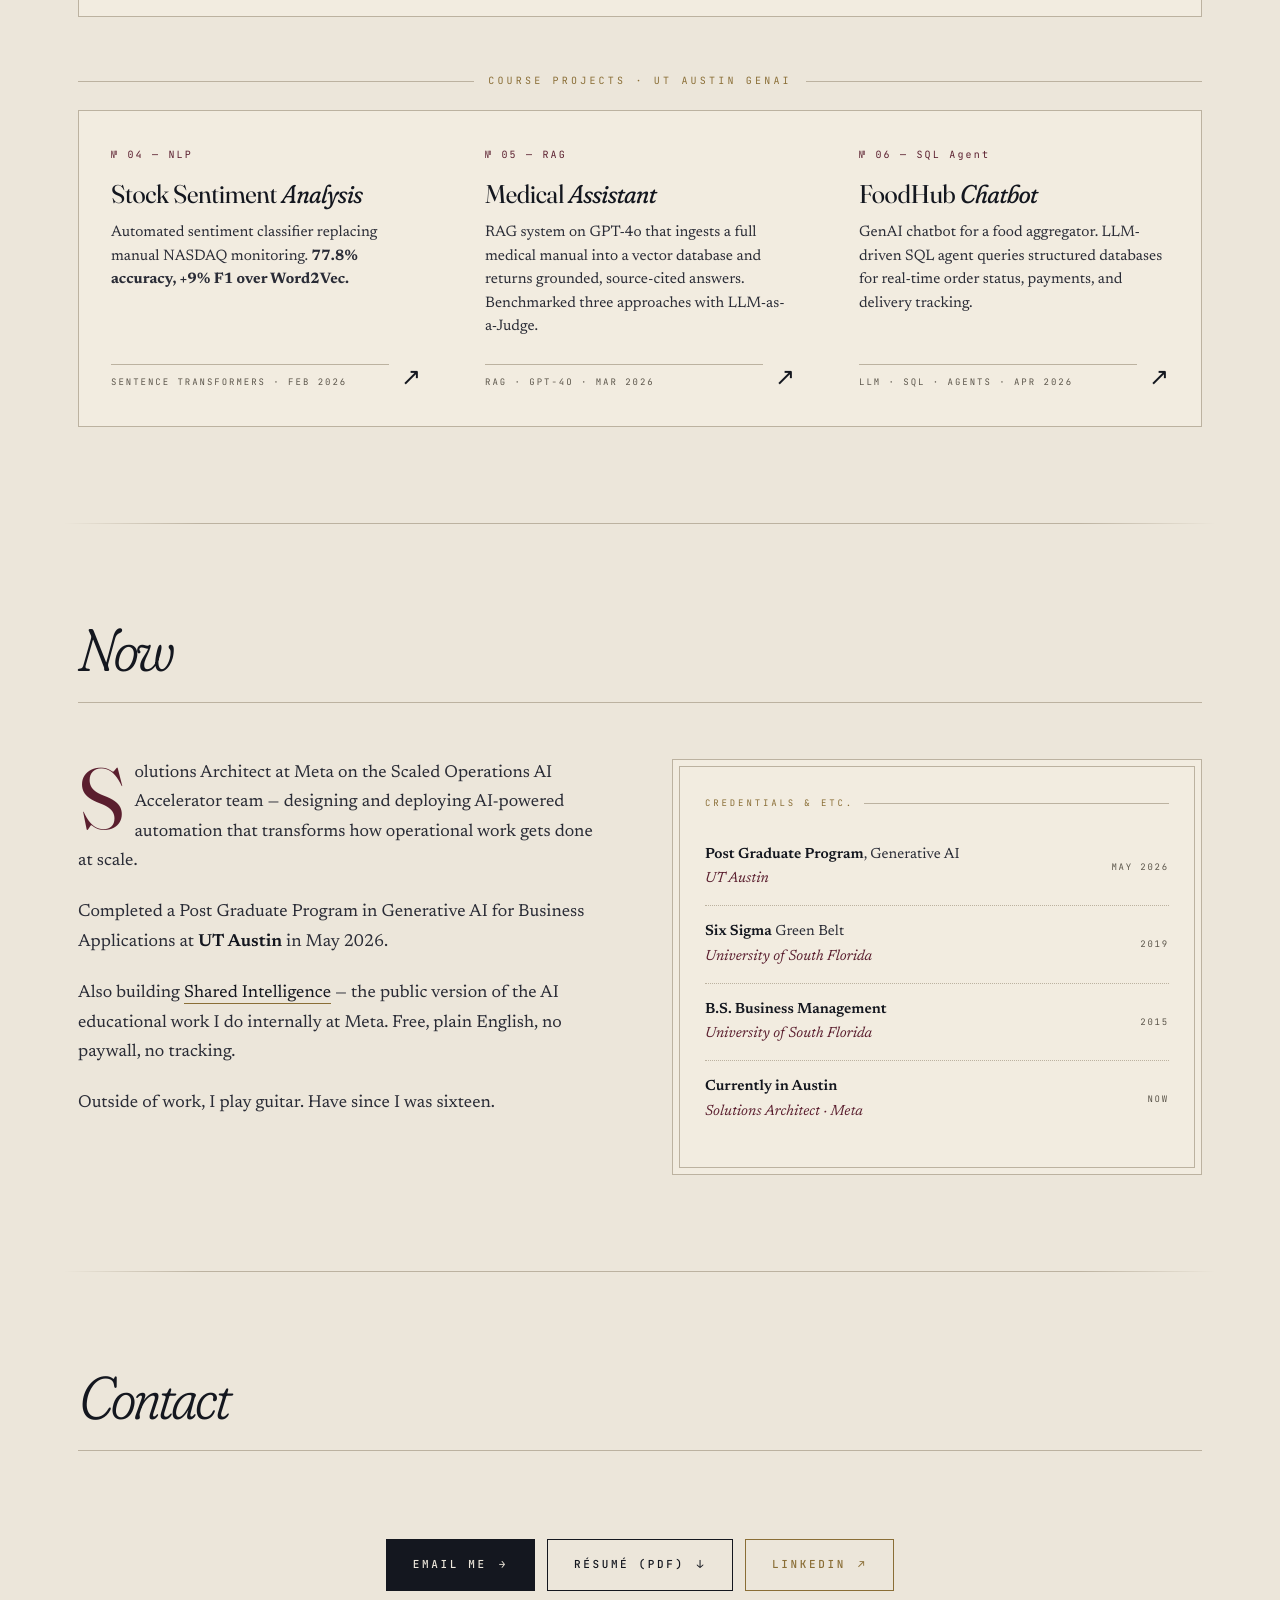
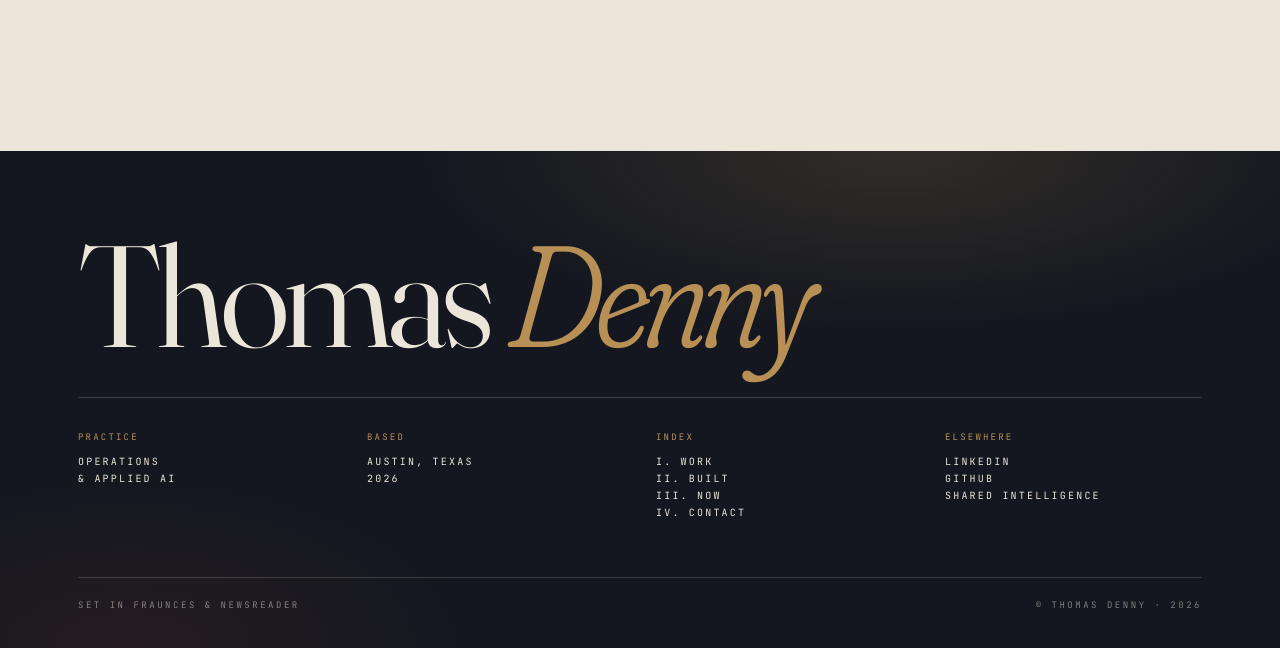
==== commit a748d596: "Remove reading entry from Now section (added to wrong site) Co-Authored-By: Claude Sonnet 4.6 <norep" ====
--- a/index.html
+++ b/index.html
@@ -49,7 +49,7 @@
   <link rel="preconnect" href="https://fonts.googleapis.com" />
   <link rel="preconnect" href="https://fonts.gstatic.com" crossorigin />
   <link href="https://fonts.googleapis.com/css2?family=Fraunces:ital,opsz,wght,SOFT,WONK@0,9..144,300..900,0..100,0..1;1,9..144,300..900,0..100,0..1&family=Newsreader:ital,opsz,wght@0,6..72,400..700;1,6..72,400..700&family=JetBrains+Mono:wght@400;500&display=swap" rel="stylesheet" />
-  <link rel="stylesheet" href="/styles.css?v=mobilenav5" />
+  <link rel="stylesheet" href="/styles.css?v=mobilenav6" />
 </head>
 <body>
 
@@ -336,7 +336,6 @@
           <li><span><strong>Six Sigma</strong> Green Belt<br /><em>University of South Florida</em></span><span class="when">2019</span></li>
           <li><span><strong>B.S. Business Management</strong><br /><em>University of South Florida</em></span><span class="when">2015</span></li>
           <li><span><strong>Currently in Austin</strong><br /><em>Solutions Architect · Meta</em></span><span class="when">Now</span></li>
-          <li><span><strong>Reading:</strong> Age of Invisible Machines<br /><em>Robb Wilson</em></span><span class="when">Now</span></li>
         </ul>
       </aside>
     </div>
@@ -403,7 +402,7 @@
     </div>
   </footer>
 
-  <script src="/scripts.js?v=mobilenav5"></script>
+  <script src="/scripts.js?v=mobilenav6"></script>
   <script>
     (function () {
       var sectionIds = ['work', 'built', 'now', 'contact'];
